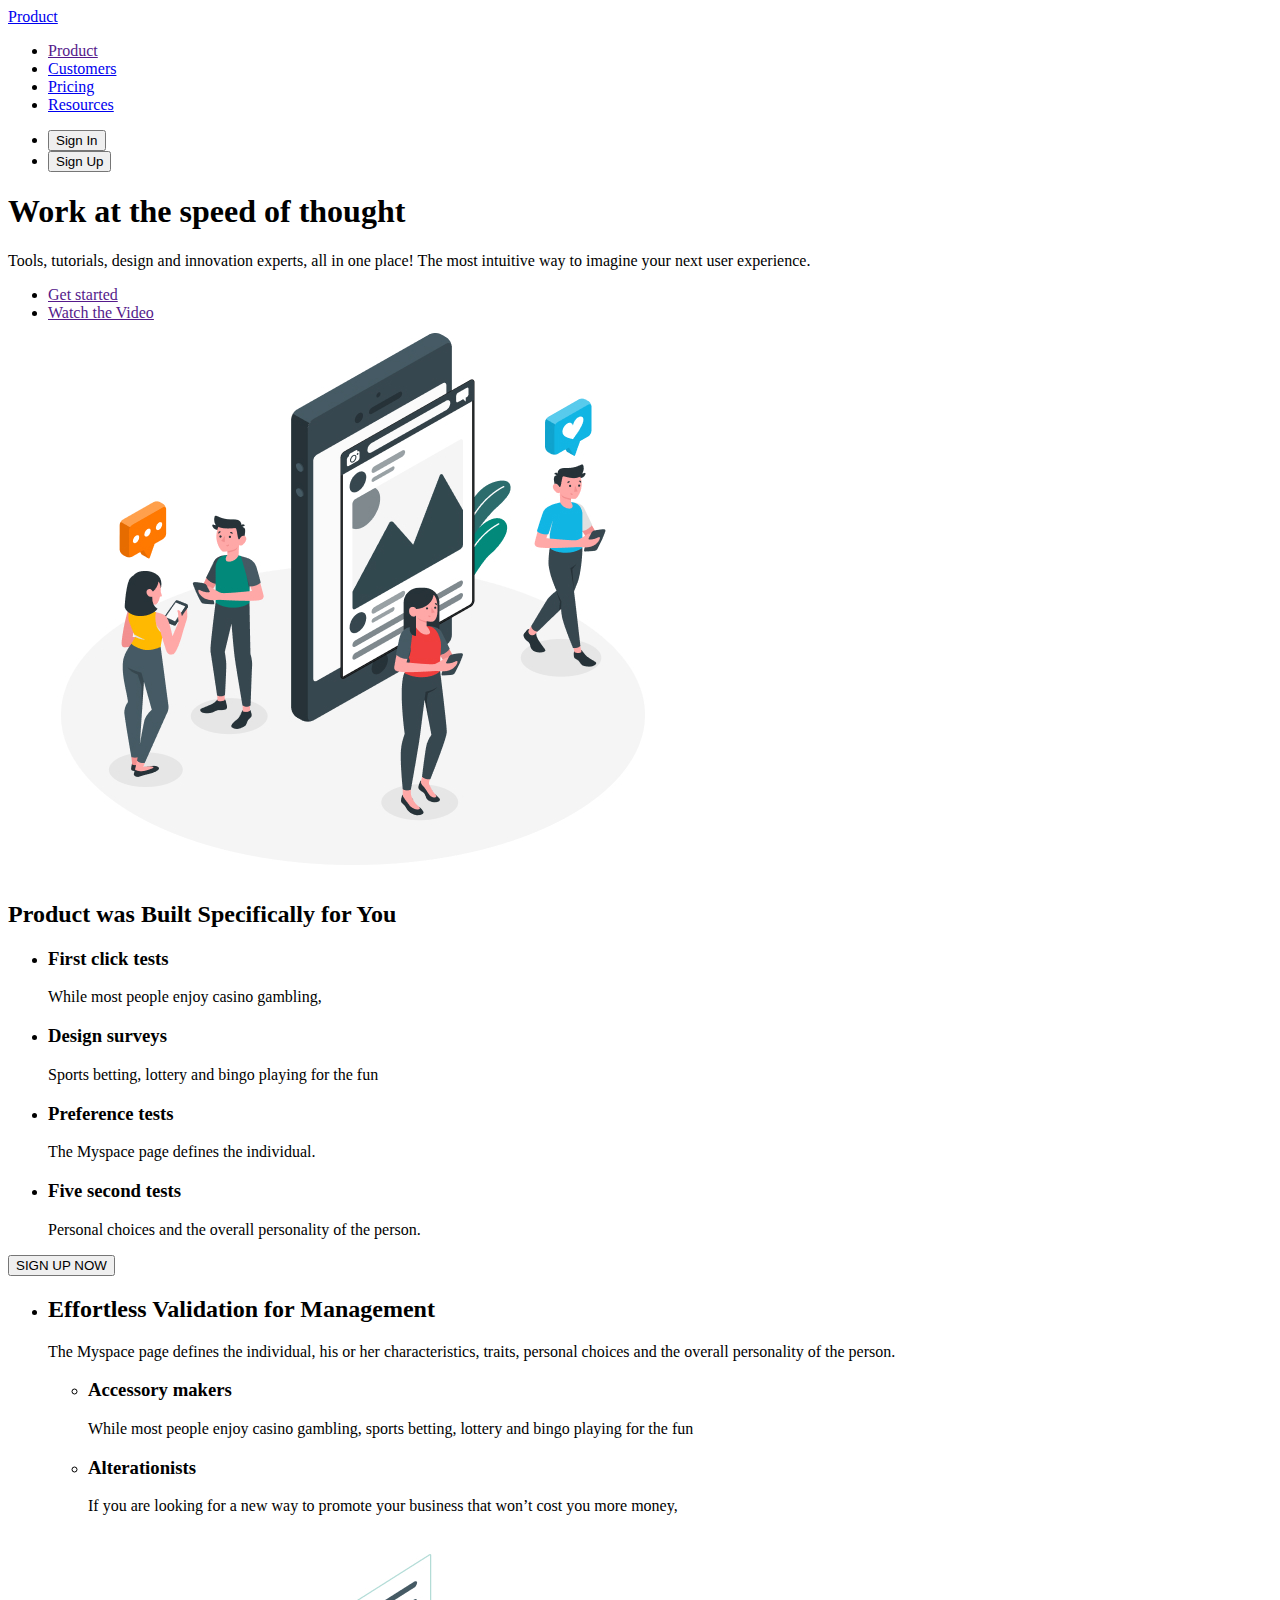
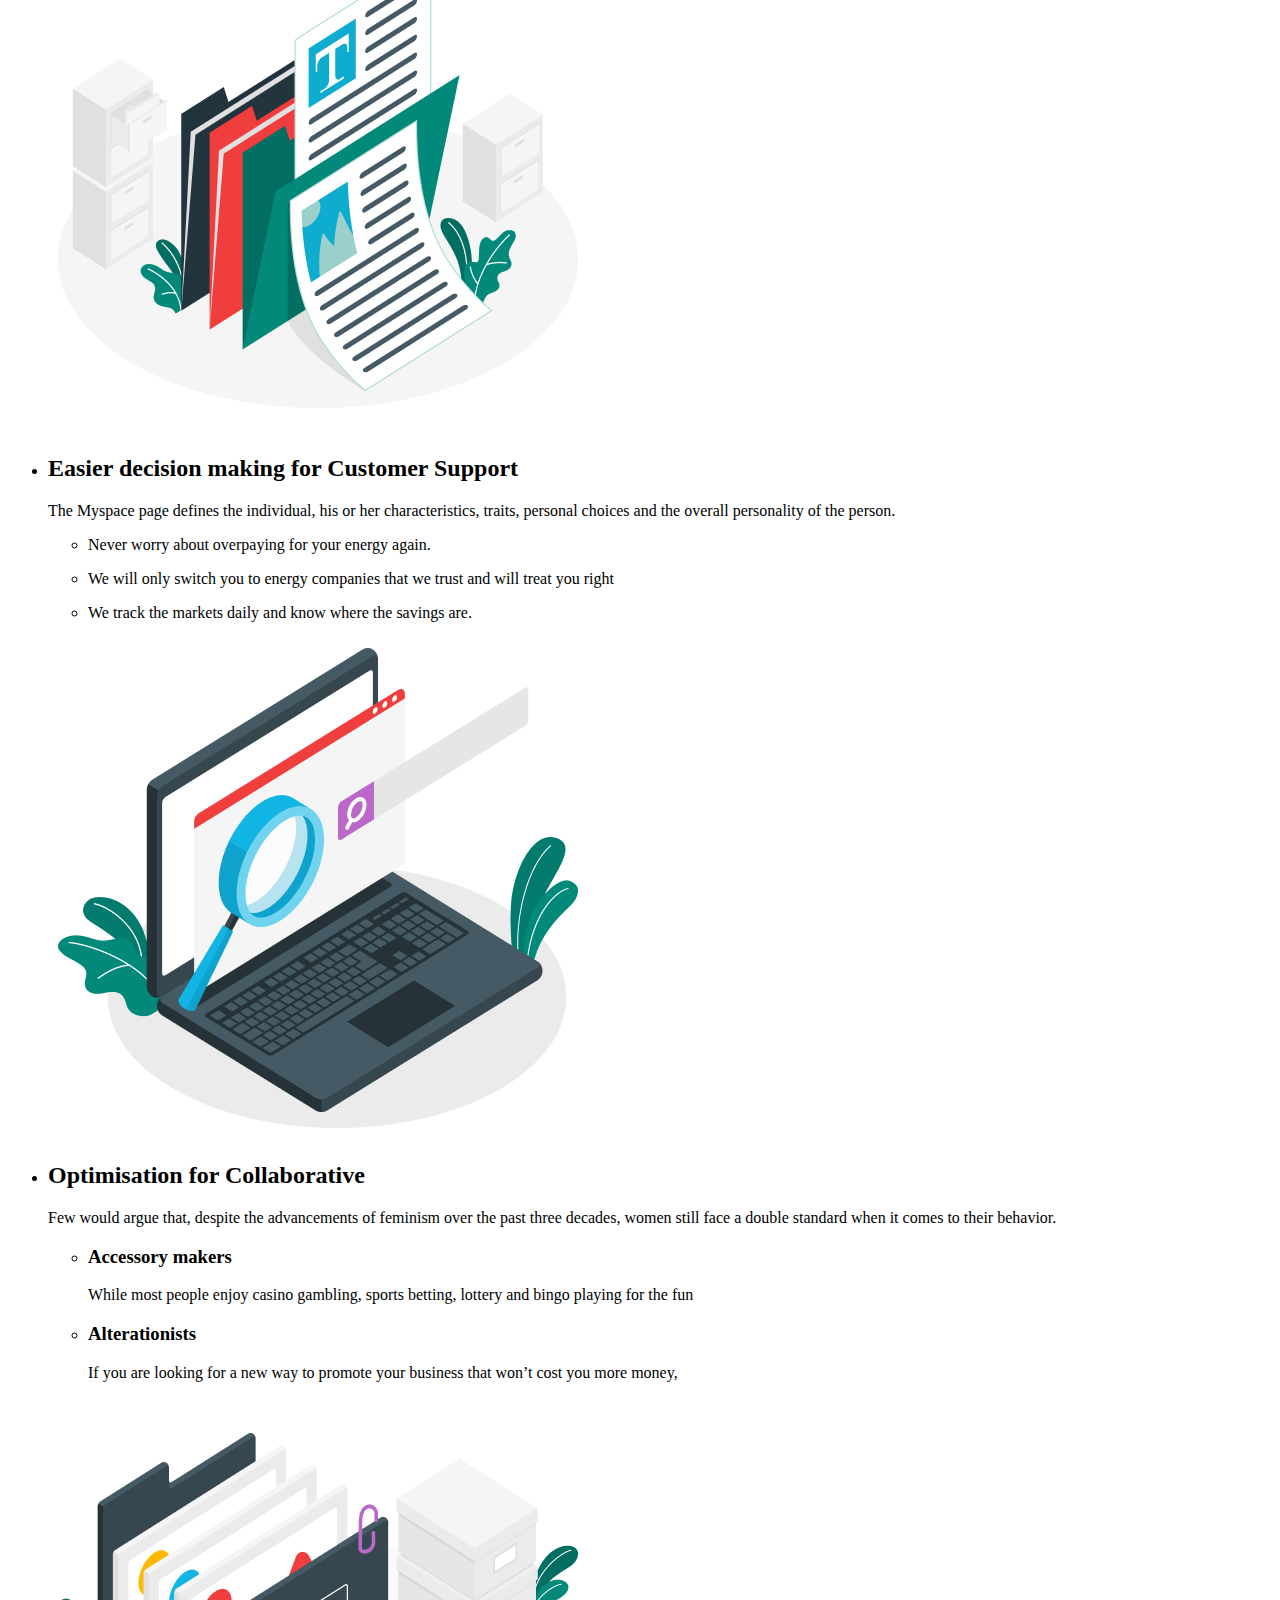
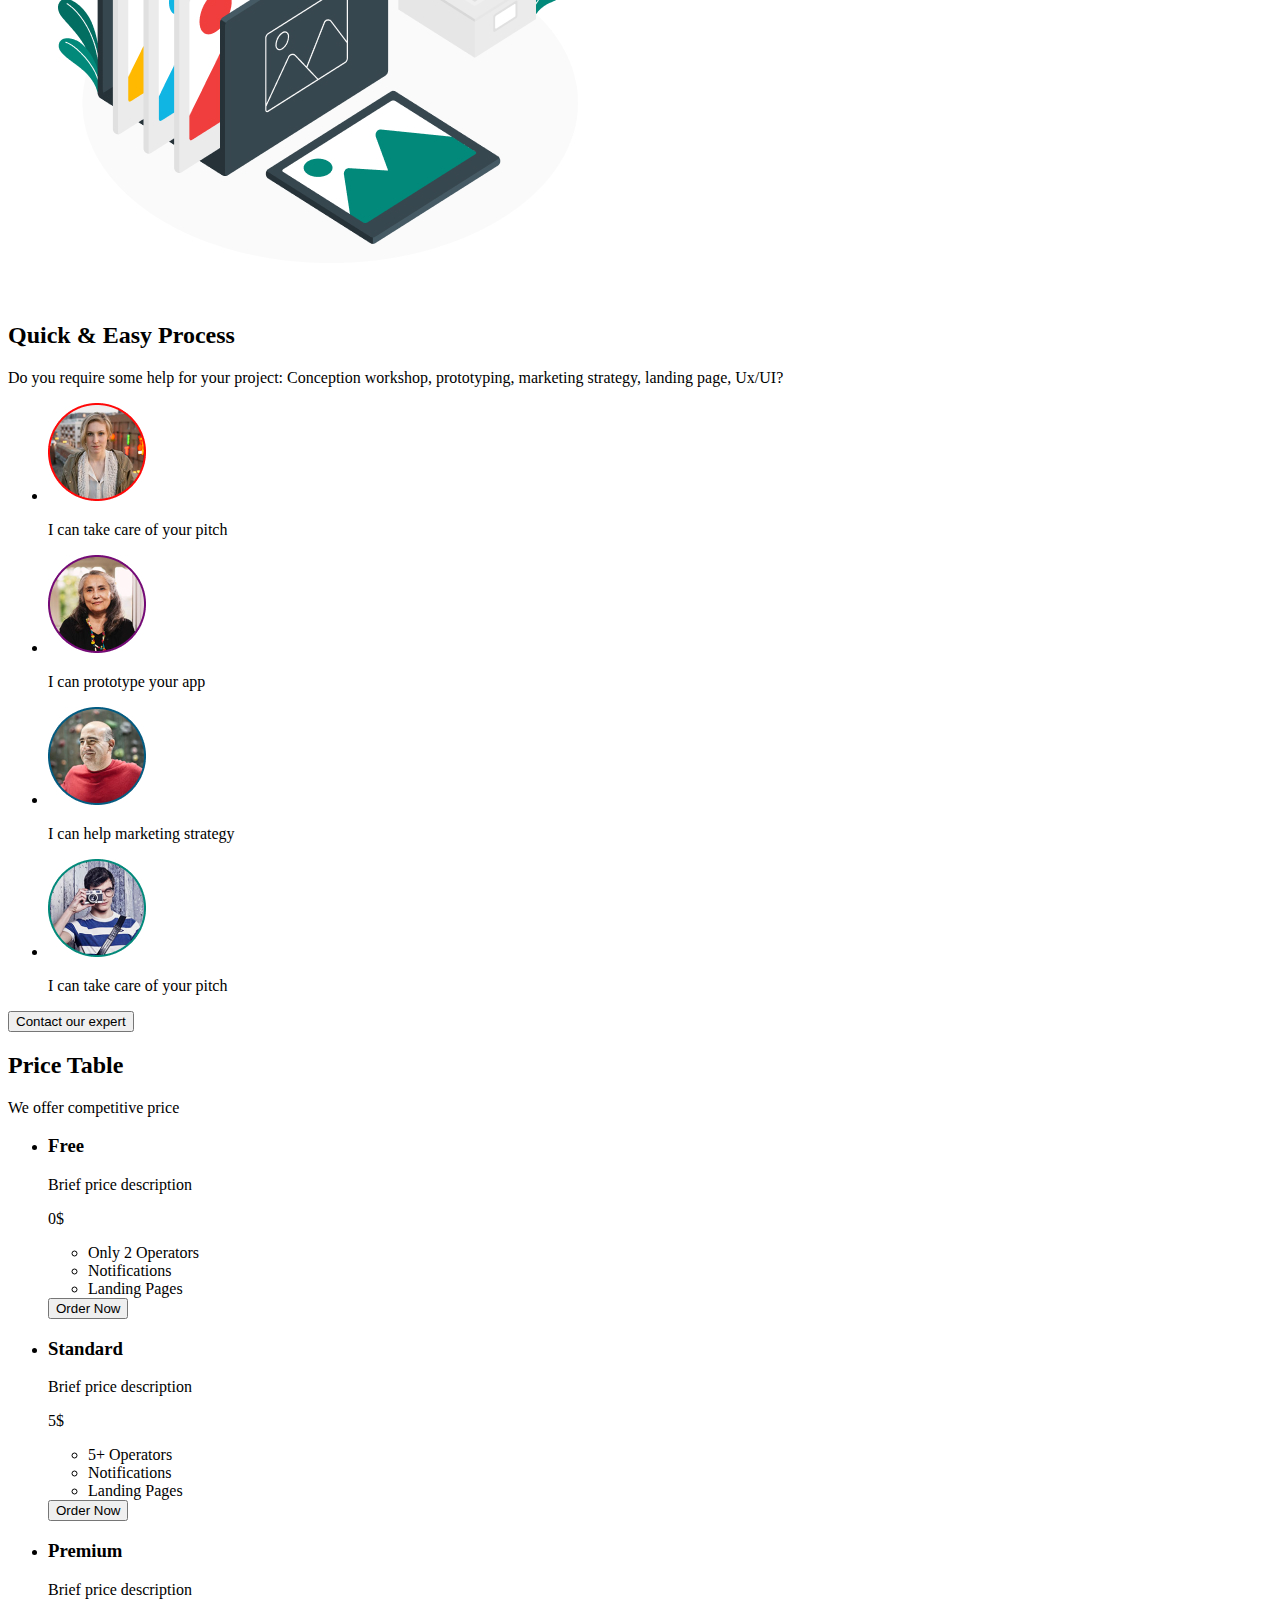
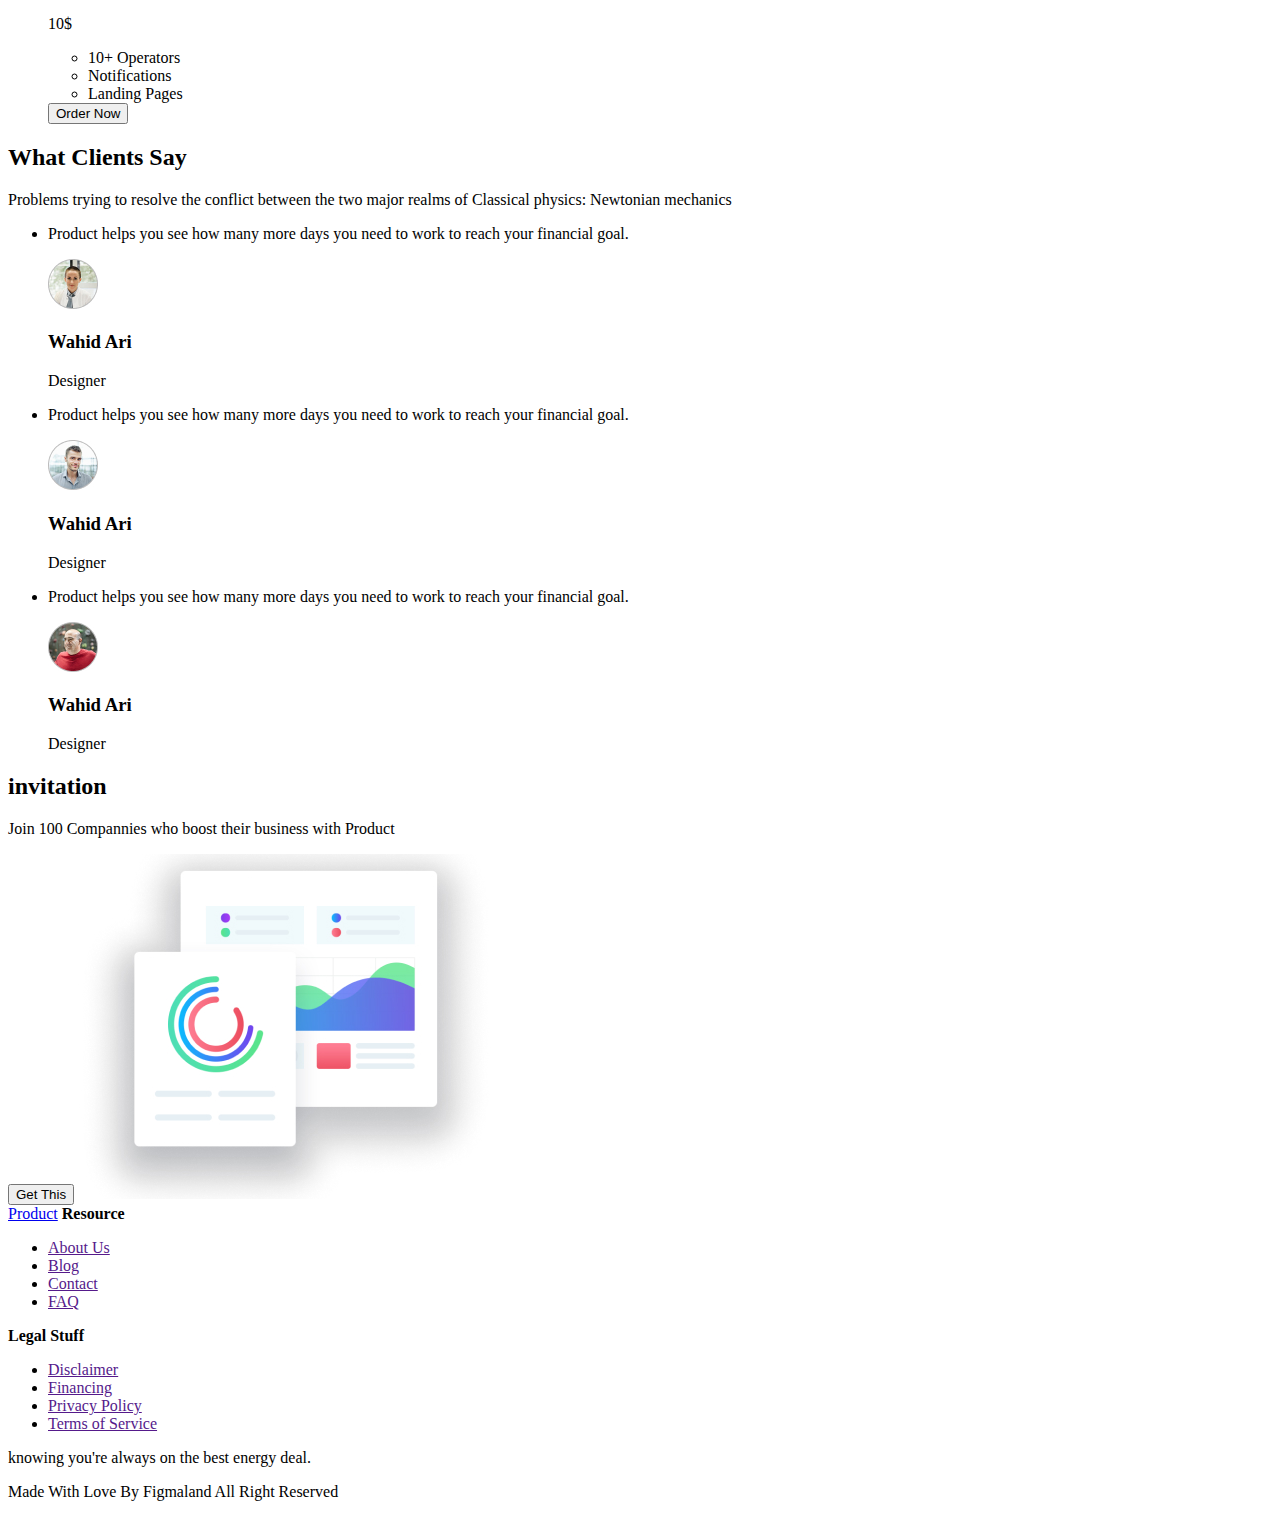
==== index.html @ 70e2625e "add product main markup" ====
<!DOCTYPE html>
<html lang="en">

<head>
    <meta charset="UTF-8">
    <meta name="viewport" content="width=device-width, initial-scale=1.0">
    <title>Business promotion</title>
</head>

<body>
    <header>
        <nav>
            <a href="./index.html">Product</a>
            <ul>
                <li><a href="">Product</a></li>
                <li><a href="./customers.html">Customers</a></li>
                <li><a href="./pricing.html">Pricing</a></li>
                <li><a href="#">Resources</a></li>
            </ul>
        </nav>
        <ul>
            <li><button type="button">Sign In</button></li>
            <li><button type="button">Sign Up</button></li>
        </ul>
    </header>
    <main>
        <div class="hero">
            <h1 class="hero-header">Work at the speed
            of thought</h1>
            <p class="hero-text">Tools, tutorials, design and innovation experts, all in one place! The most intuitive way to imagine your next user
            experience.</p>
            <ul class="hero-links-list">
                <li class="hero-link-item"><a href="" class="hero-link">Get started</a></li>
                <li class="hero-link-item"><a href="" class="hero-link">Watch the Video</a></li>
                <img src="./img/hero-img.jpg" alt="People are usig App">
            </ul>
        </div>
        <section>
            <h2>Product was Built Specifically for You</h2>
            <ul>
                <li>
                    <h3>First click tests</h3>
                    <p>While most people enjoy casino gambling,</p>
                </li>
                <li>
                    <h3>Design surveys</h3>
                    <p>Sports betting, lottery and bingo playing for the fun</p>
                </li>
                <li>
                    <h3>Preference tests
                    </h3>
                    <p>The Myspace page defines the individual.</p>
                </li>
                <li>
                    <h3>Five second tests
                    </h3>
                    <p>Personal choices and the overall personality of the person.</p>
                </li>
            </ul>
            <button>SIGN UP NOW</button>
        </section>
        <section>
            <ul>
                <li>
                    <h2>Effortless Validation for
                    Management</h2>
                    <p>The Myspace page defines the individual, his or her characteristics, traits, personal choices and the overall
                    personality of the person.</p>
                    <ul>
                        <li>
                            <h3>Accessory makers</h3>
                            <p>While most people enjoy casino gambling, sports betting, lottery and bingo playing for the fun</p>
                        </li>
                        <li>
                            <h3>Alterationists</h3>
                            <p>If you are looking for a new way to promote your business that won’t cost you more money,</p>
                        </li>
                    </ul>
                    <img src="./img/management-img.jpg" alt="">
                </li>
                <li>
                    <h2>Easier decision making for
                    Customer Support</h2>
                    <p>The Myspace page defines the individual, his or her characteristics, traits, personal choices and the overall
                    personality of the person.</p>
                    <ul>
                        <li>
                            <p>Never worry about overpaying for your energy again.</p>
                        </li>
                        <li>
                            <p>We will only switch you to energy companies that we trust and will treat you right</p>
                        </li>
                        <li>
                            <p>We track the markets daily and know where the savings are.</p>
                        </li>
                    </ul>
                    <img src="./img/support-img.jpg" alt="">
                </li>
                <li>
                    <h2>Optimisation for
                    Collaborative</h2>
                    <p>Few would argue that, despite the advancements of feminism over the past three decades, women still face a double
                    standard when it comes to their behavior.</p>
                    <ul>
                        <li>
                            <h3>Accessory makers</h3>
                            <p>While most people enjoy casino gambling, sports betting, lottery and bingo playing for the fun</p>
                        </li>
                        <li>
                            <h3>Alterationists</h3>
                            <p>If you are looking for a new way to promote your business that won’t cost you more money,</p>
                        </li>
                    </ul>
                    <img src="./img/collaboration-img.jpg" alt="">
                </li>
            </ul>
        </section>
        <section>
            <h2>Quick & Easy Process</h2>
            <p>Do you require some help for your project: Conception workshop,
            prototyping, marketing strategy, landing page, Ux/UI?</p>
            <ul>
                <li>
                    <img src="./img/avatar-1.jpg" alt="">
                    <p>I can take care of your pitch</p>
                </li>
                <li>
                    <img src="./img/avatar-2.jpg" alt="">
                    <p>I can prototype your app</p>
                </li>
                <li>
                    <img src="./img/avatar-3.jpg" alt="">
                    <p>I can help marketing strategy</p>
                </li>
                <li>
                    <img src="./img/avatar-4.jpg" alt="">
                    <p>I can take care of your pitch</p>
                </li>
            </ul>
            <button type="button">Contact our expert</button>
        </section>
        <section class="pricetable">
            <h2>Price Table</h2>
            <p>We offer competitive price</p>
            <ul>
                <li class="pricetable-item">
                    <h3>Free</h3>
                    <p>Brief price description</p>
                    <p>0$</p>
                    <ul>
                        <li>Only 2 Operators</li>
                        <li>Notifications</li>
                        <li>Landing Pages</li>
                    </ul>
                    <button>Order Now</button>
                </li>
                <li class="pricetable-item">
                    <h3>Standard</h3>
                    <p>Brief price description</p>
                    <p>5$</p>
                    <ul>
                        <li>5+ Operators</li>
                        <li>Notifications</li>
                        <li>Landing Pages</li>
                    </ul>
                    <button>Order Now</button>
                </li>
                <li class="pricetable-item">
                    <h3>Premium</h3>
                    <p>Brief price description</p>
                    <p>10$</p>
                    <ul>
                        <li>10+ Operators</li>
                        <li>Notifications</li>
                        <li>Landing Pages</li>
                    </ul>
                    <button>Order Now</button>
                </li>
            </ul>
        </section>
        <!-- #region ======FEEDBACKS========= -->
        <section class="feedbacks">
            <h2>What Clients Say</h2>
            <p>Problems trying to resolve the conflict between
            the two major realms of Classical physics: Newtonian mechanics</p>
            <ul class="feedbacks-list">
                <li class="feedbacks-item">
                    <p>Product helps you see how many
                    more days you need to work to
                    reach your financial goal.</p>
                    <div>
                        <img src="./img/feedback-1.jpg" alt="Photo of Wahid Ari">
                        <div>
                            <h3>Wahid Ari</h3>
                            <p>Designer</p>
                        </div>
                    </div>
                </li>
                <li class="feedbacks-item">
                    <p>Product helps you see how many
                    more days you need to work to
                    reach your financial goal.</p>
                    <div>
                        <img src="./img/feedback-2.jpg" alt="Photo of Wahid Ari">
                        <div>
                            <h3>Wahid Ari</h3>
                            <p>Designer</p>
                        </div>
                    </div>
                </li>
                <li class="feedbacks-item">
                    <p>Product helps you see how many
                    more days you need to work to
                    reach your financial goal.</p>
                    <div>
                        <img src="./img/feedback-3.jpg" alt="Photo of Wahid Ari">
                        <div>
                            <h3>Wahid Ari</h3>
                            <p>Designer</p>
                        </div>
                    </div>
                </li>
            </ul>
        </section>
        <!-- #endregion  -->

        <!-- #region ======INVITATION========= -->
         <section class="invitation">
            <h2 class="invitation-title">invitation</h2>
            <p>Join 100 Compannies who boost their business with Product</p>
            <button>Get This</button>
            <img src="./img/invitation-graphics.jpg" alt="">
        </section>
        <!-- #endregion  -->
    </main>
    <footer>
        <a href="./index.html">Product</a>
        <strong>Resource</strong>
        <ul>
            <li><a href="">About Us</a></li>
            <li><a href="">Blog</a></li>
            <li><a href="">Contact</a></li>
            <li><a href="">FAQ</a></li>
        </ul>
        <strong>Legal Stuff</strong>
        <ul>
            <li><a href="">Disclaimer</a></li>
            <li><a href="">Financing</a></li>
            <li><a href="">Privacy Policy</a></li>
            <li><a href="">Terms of Service</a></li>
        </ul>
        <p>knowing you're always on the best energy deal.
        </p>
        <p>Made With Love By Figmaland All Right Reserved
        </p>
    </footer>
</body>

</html>
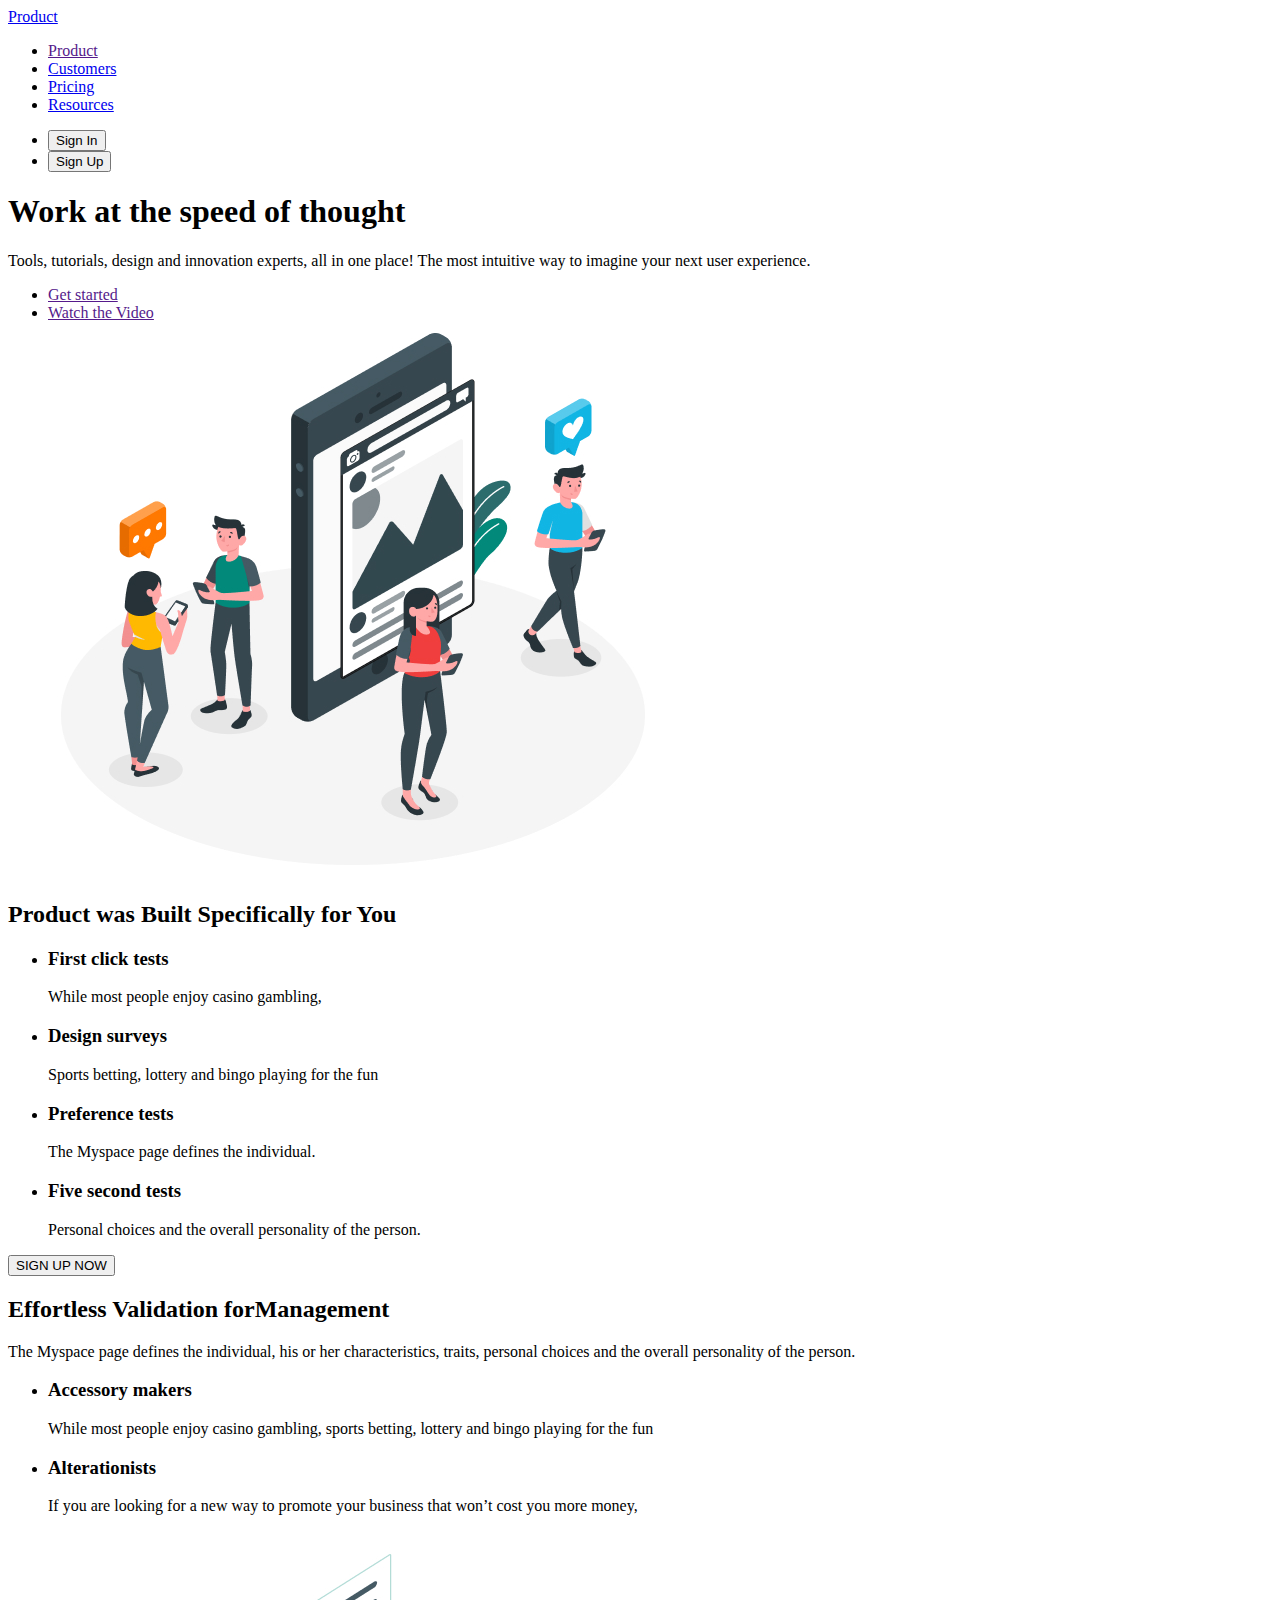
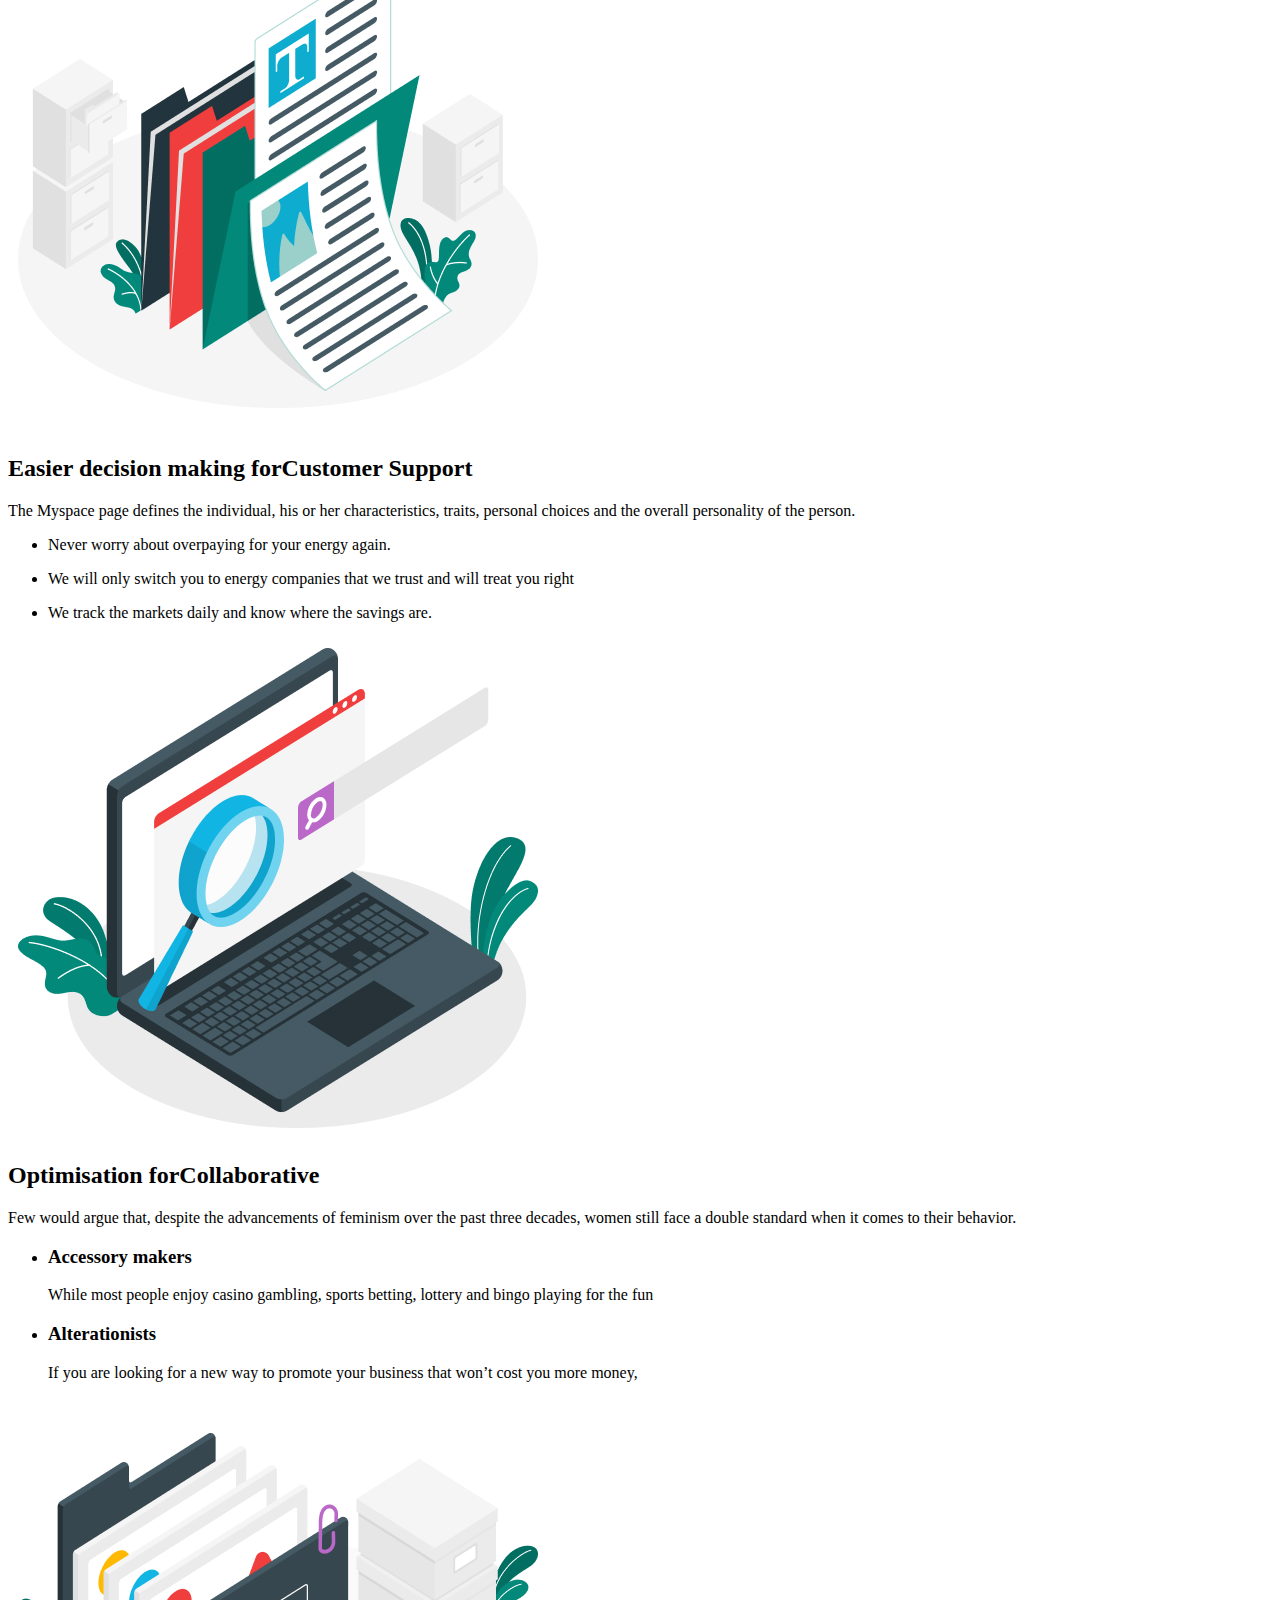
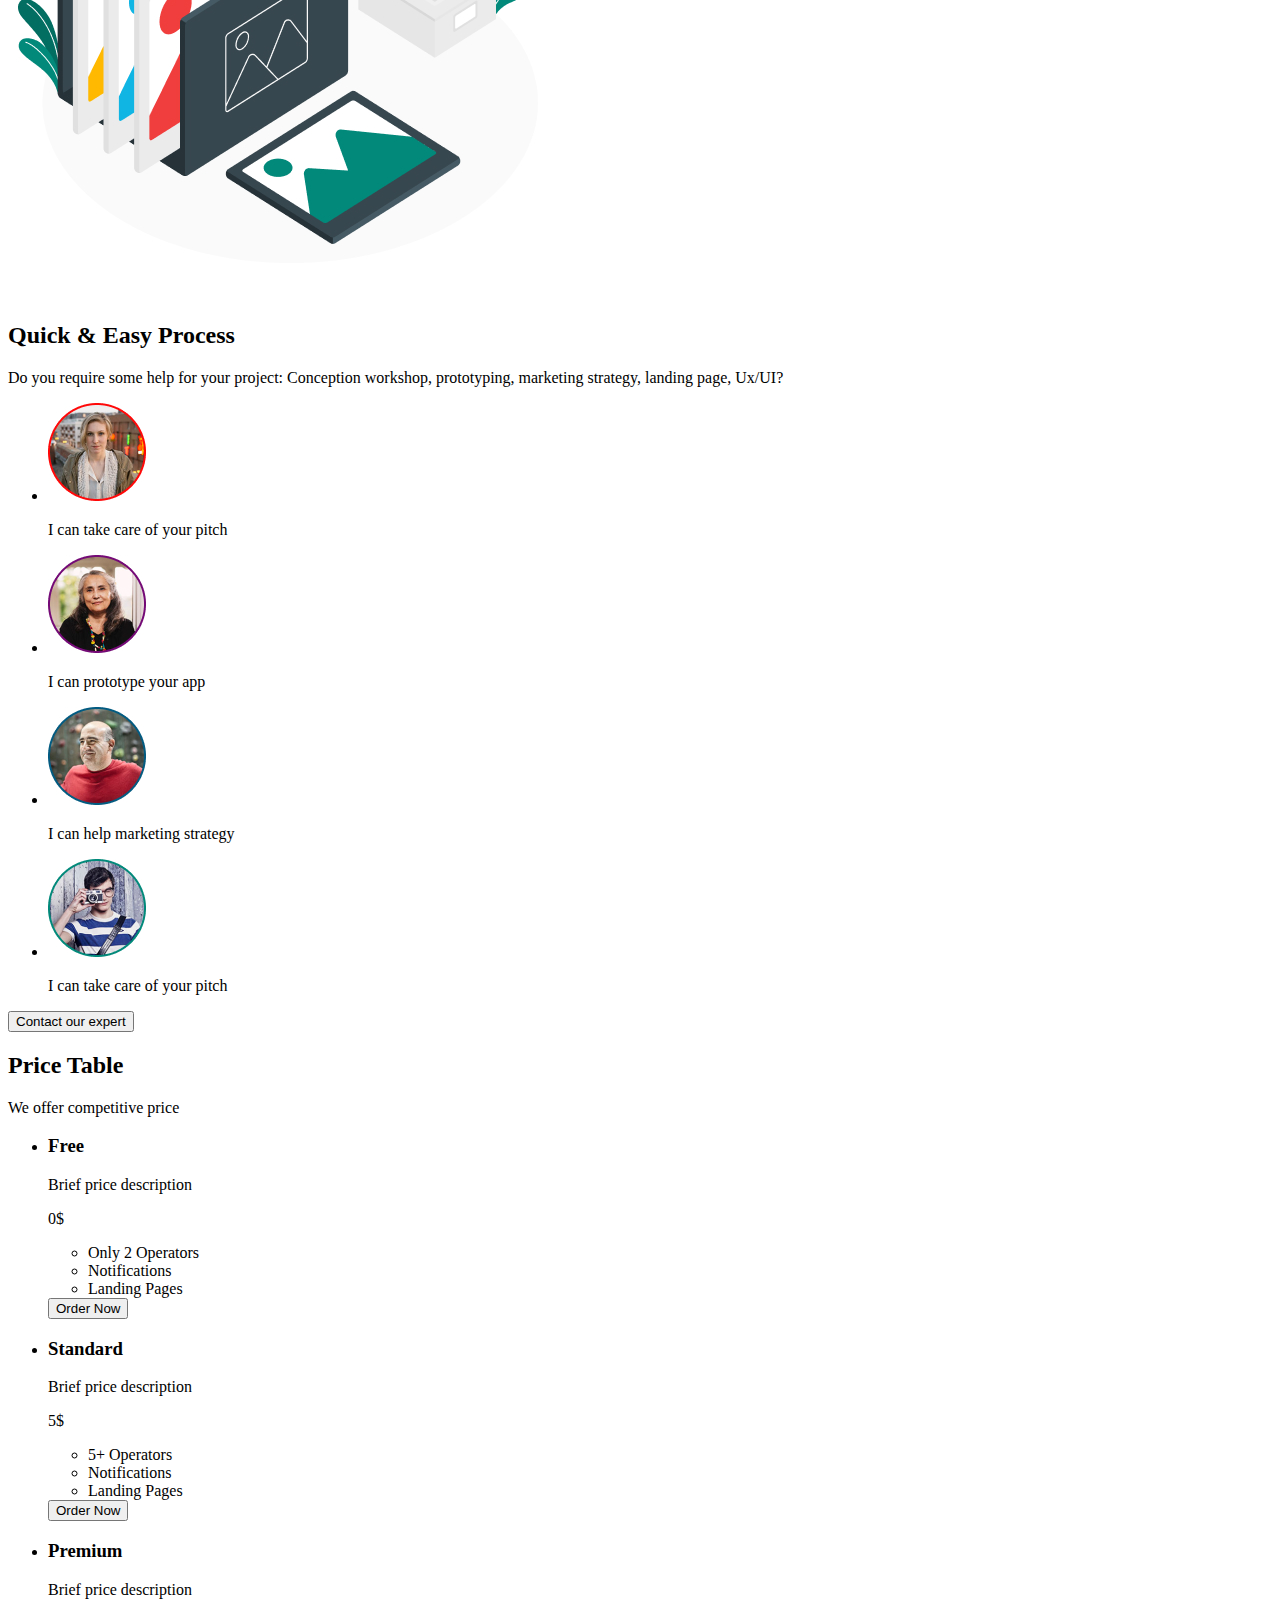
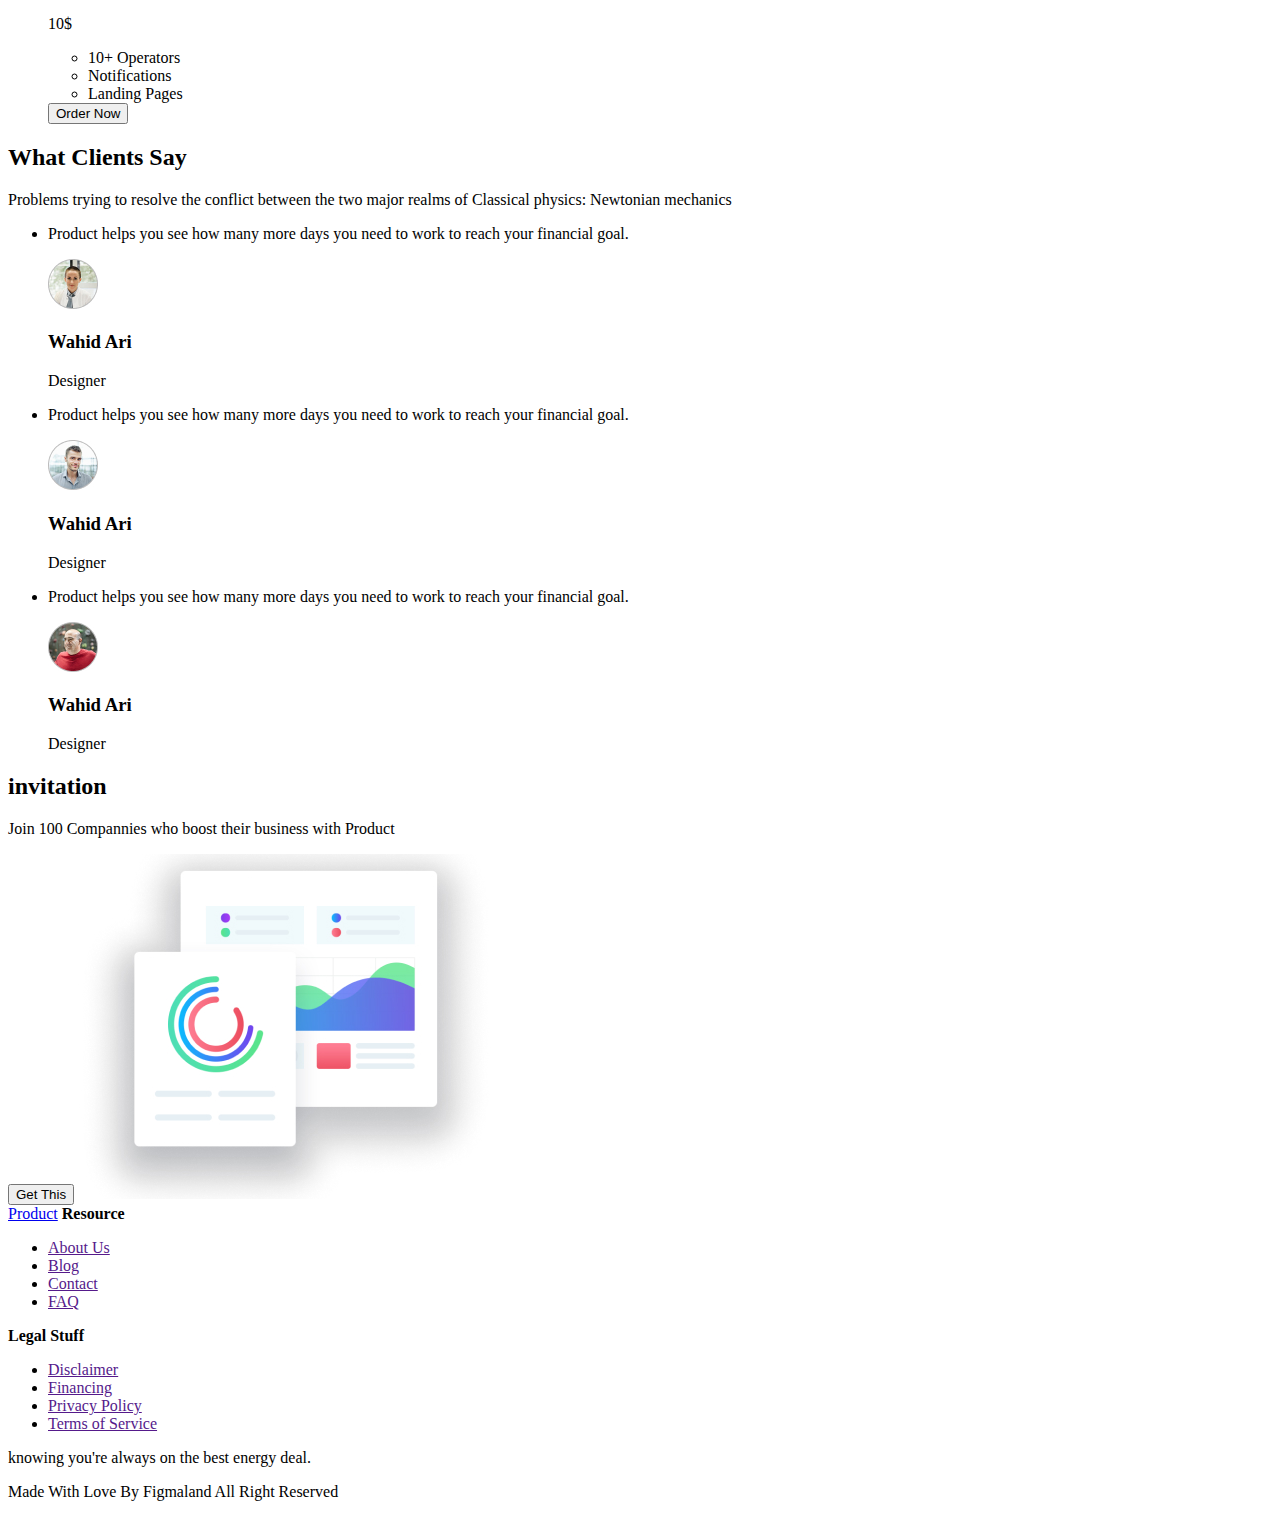
==== commit 5f2cdeb4: "chancges main structure" ====
--- a/index.html
+++ b/index.html
@@ -59,62 +59,57 @@
             </ul>
             <button>SIGN UP NOW</button>
         </section>
-        <section>
-            <ul>
-                <li>
-                    <h2>Effortless Validation for
-                    Management</h2>
-                    <p>The Myspace page defines the individual, his or her characteristics, traits, personal choices and the overall
+        <section class="management">
+            <h2 class="section-title"><span class="section-title-text">Effortless Validation for</span>Management</h2>
+                <p>The Myspace page defines the individual, his or her characteristics, traits, personal choices and the overall
                     personality of the person.</p>
-                    <ul>
-                        <li>
-                            <h3>Accessory makers</h3>
-                            <p>While most people enjoy casino gambling, sports betting, lottery and bingo playing for the fun</p>
-                        </li>
-                        <li>
-                            <h3>Alterationists</h3>
-                            <p>If you are looking for a new way to promote your business that won’t cost you more money,</p>
-                        </li>
-                    </ul>
-                    <img src="./img/management-img.jpg" alt="">
-                </li>
-                <li>
-                    <h2>Easier decision making for
-                    Customer Support</h2>
-                    <p>The Myspace page defines the individual, his or her characteristics, traits, personal choices and the overall
+                <ul>
+                    <li>
+                        <h3>Accessory makers</h3>
+                        <p>While most people enjoy casino gambling, sports betting, lottery and bingo playing for the fun</p>
+                    </li>
+                    <li>
+                        <h3>Alterationists</h3>
+                        <p>If you are looking for a new way to promote your business that won’t cost you more money,</p>
+                    </li>
+                </ul>
+            <img src="./img/management-img.jpg" alt="">
+        </section>
+        <section class="support">
+            <h2 class="section-title"><span class="section-title-text">Easier decision making for</span>Customer Support</h2>
+            <p>The Myspace page defines the individual, his or her characteristics, traits, personal choices and the overall
                     personality of the person.</p>
-                    <ul>
-                        <li>
-                            <p>Never worry about overpaying for your energy again.</p>
-                        </li>
-                        <li>
-                            <p>We will only switch you to energy companies that we trust and will treat you right</p>
-                        </li>
-                        <li>
-                            <p>We track the markets daily and know where the savings are.</p>
-                        </li>
-                    </ul>
-                    <img src="./img/support-img.jpg" alt="">
-                </li>
-                <li>
-                    <h2>Optimisation for
-                    Collaborative</h2>
-                    <p>Few would argue that, despite the advancements of feminism over the past three decades, women still face a double
+            <ul>
+                <li>
+                    <p>Never worry about overpaying for your energy again.</p>
+                </li>
+                <li>
+                    <p>We will only switch you to energy companies that we trust and will treat you right</p>
+                </li>
+                <li>
+                    <p>We track the markets daily and know where the savings are.</p>
+                </li>
+            </ul>
+            <img src="./img/support-img.jpg" alt="">
+        </section>
+        
+        <section class="collaboration">
+            <h2><span class="section-title-text">Optimisation for</span>Collaborative</h2>
+            <p>Few would argue that, despite the advancements of feminism over the past three decades, women still face a double
                     standard when it comes to their behavior.</p>
-                    <ul>
-                        <li>
-                            <h3>Accessory makers</h3>
-                            <p>While most people enjoy casino gambling, sports betting, lottery and bingo playing for the fun</p>
-                        </li>
-                        <li>
-                            <h3>Alterationists</h3>
-                            <p>If you are looking for a new way to promote your business that won’t cost you more money,</p>
-                        </li>
-                    </ul>
-                    <img src="./img/collaboration-img.jpg" alt="">
-                </li>
-            </ul>
-        </section>
+            <ul>
+                <li>
+                    <h3>Accessory makers</h3>
+                    <p>While most people enjoy casino gambling, sports betting, lottery and bingo playing for the fun</p>
+                </li>
+                <li>
+                    <h3>Alterationists</h3>
+                    <p>If you are looking for a new way to promote your business that won’t cost you more money,</p>
+                </li>
+            </ul>
+            <img src="./img/collaboration-img.jpg" alt="">
+        </section>
+        
         <section>
             <h2>Quick & Easy Process</h2>
             <p>Do you require some help for your project: Conception workshop,
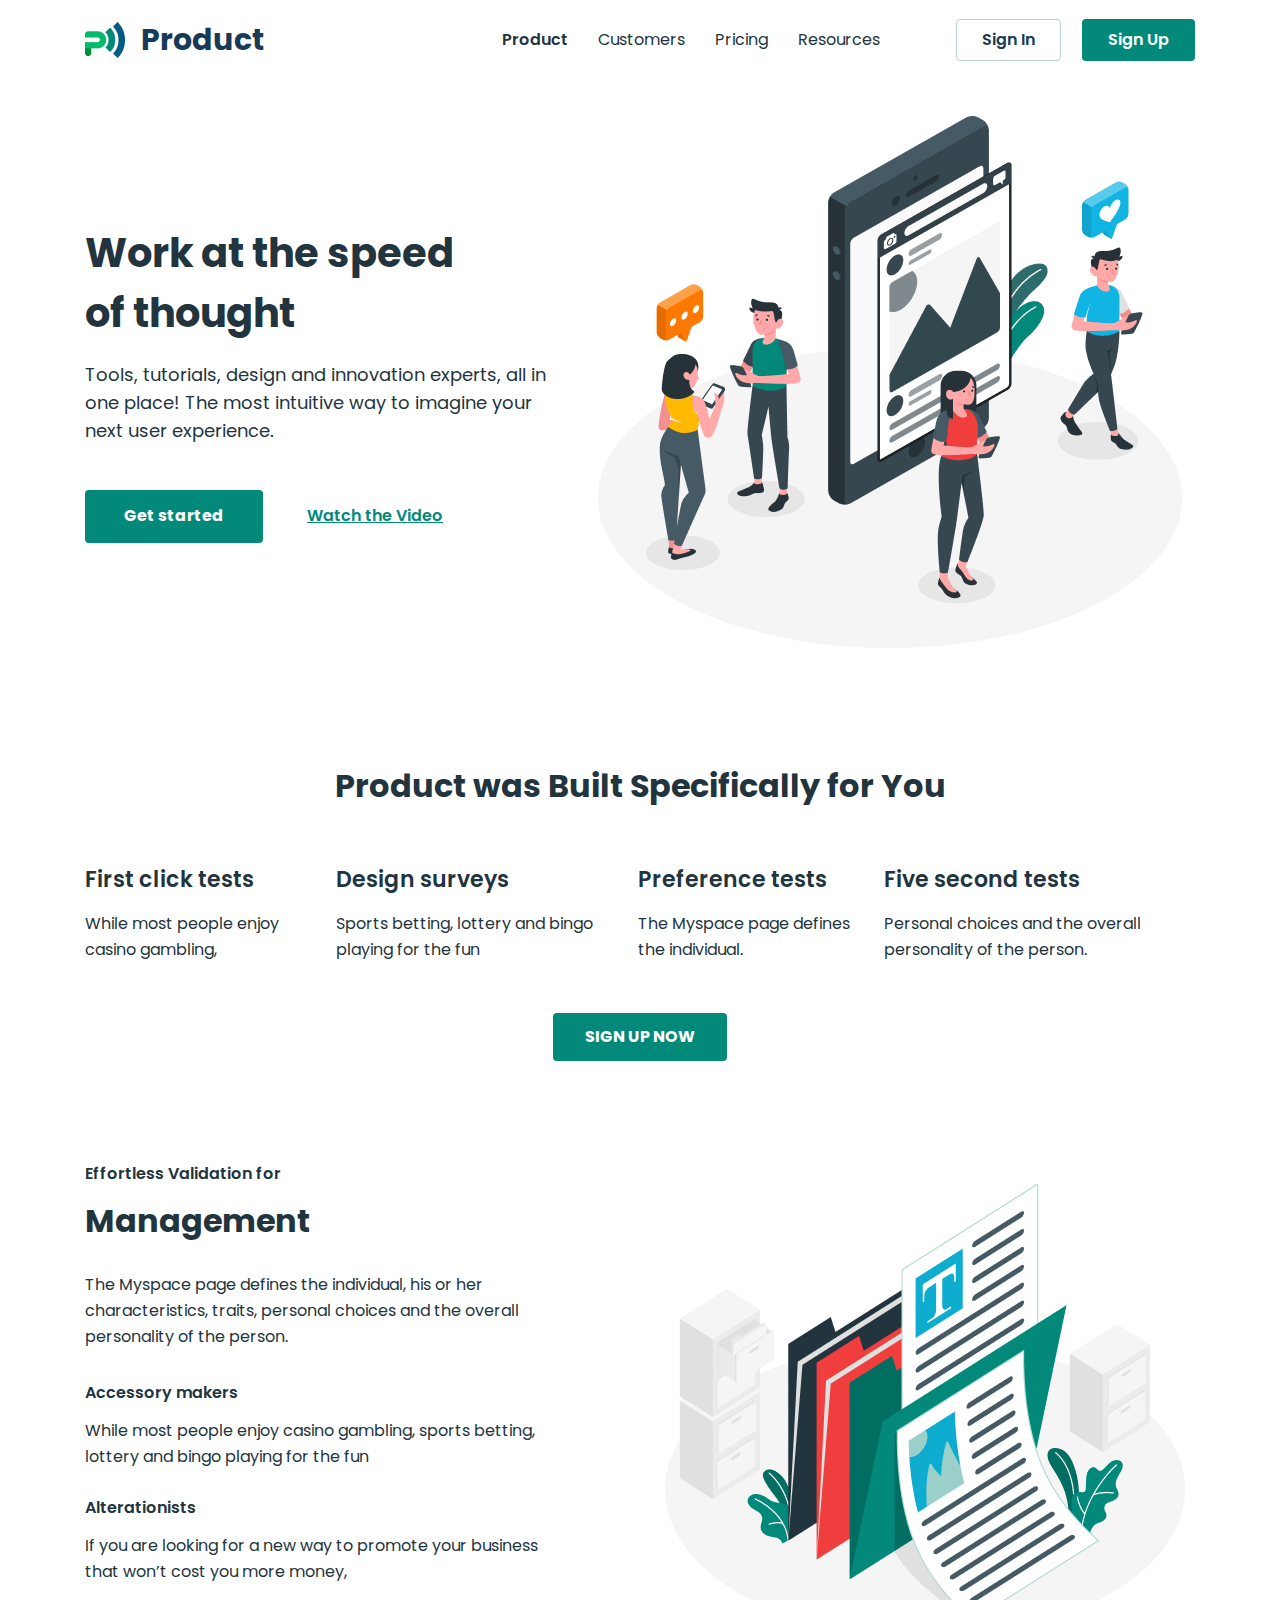
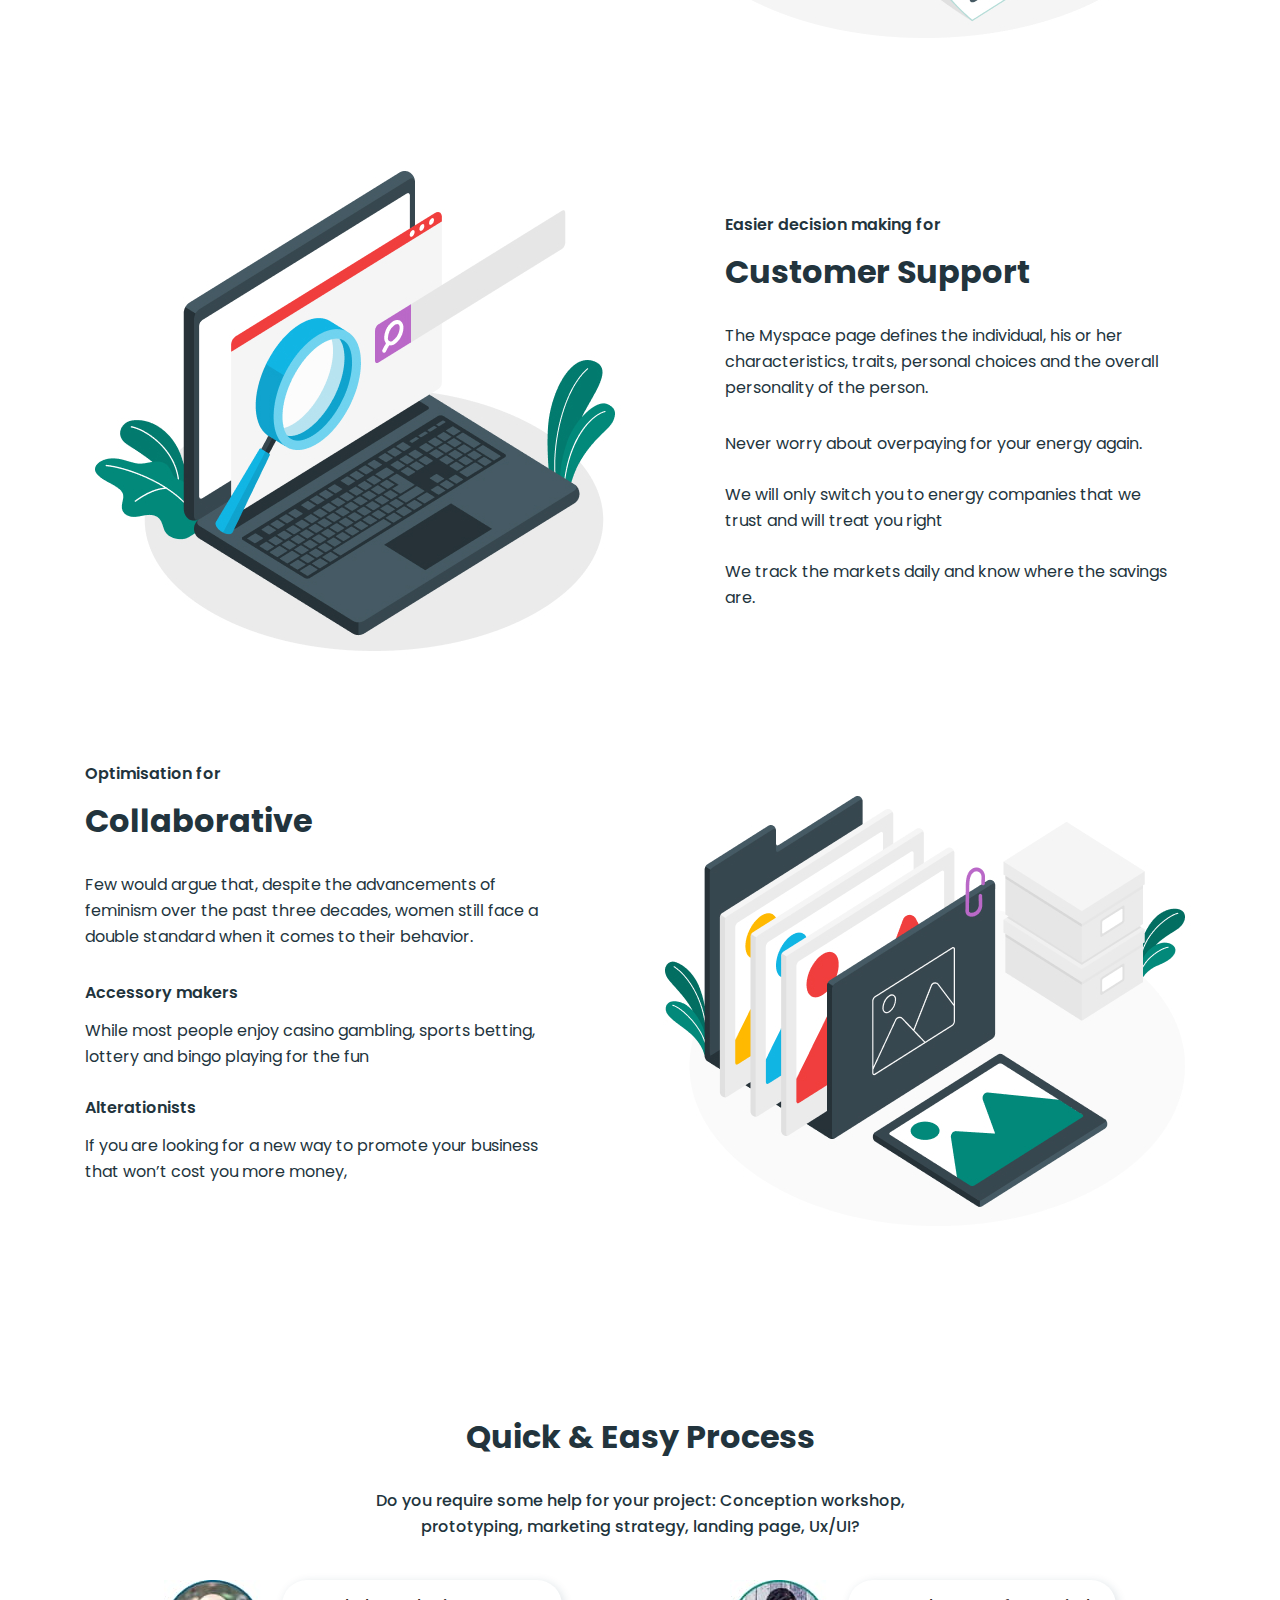
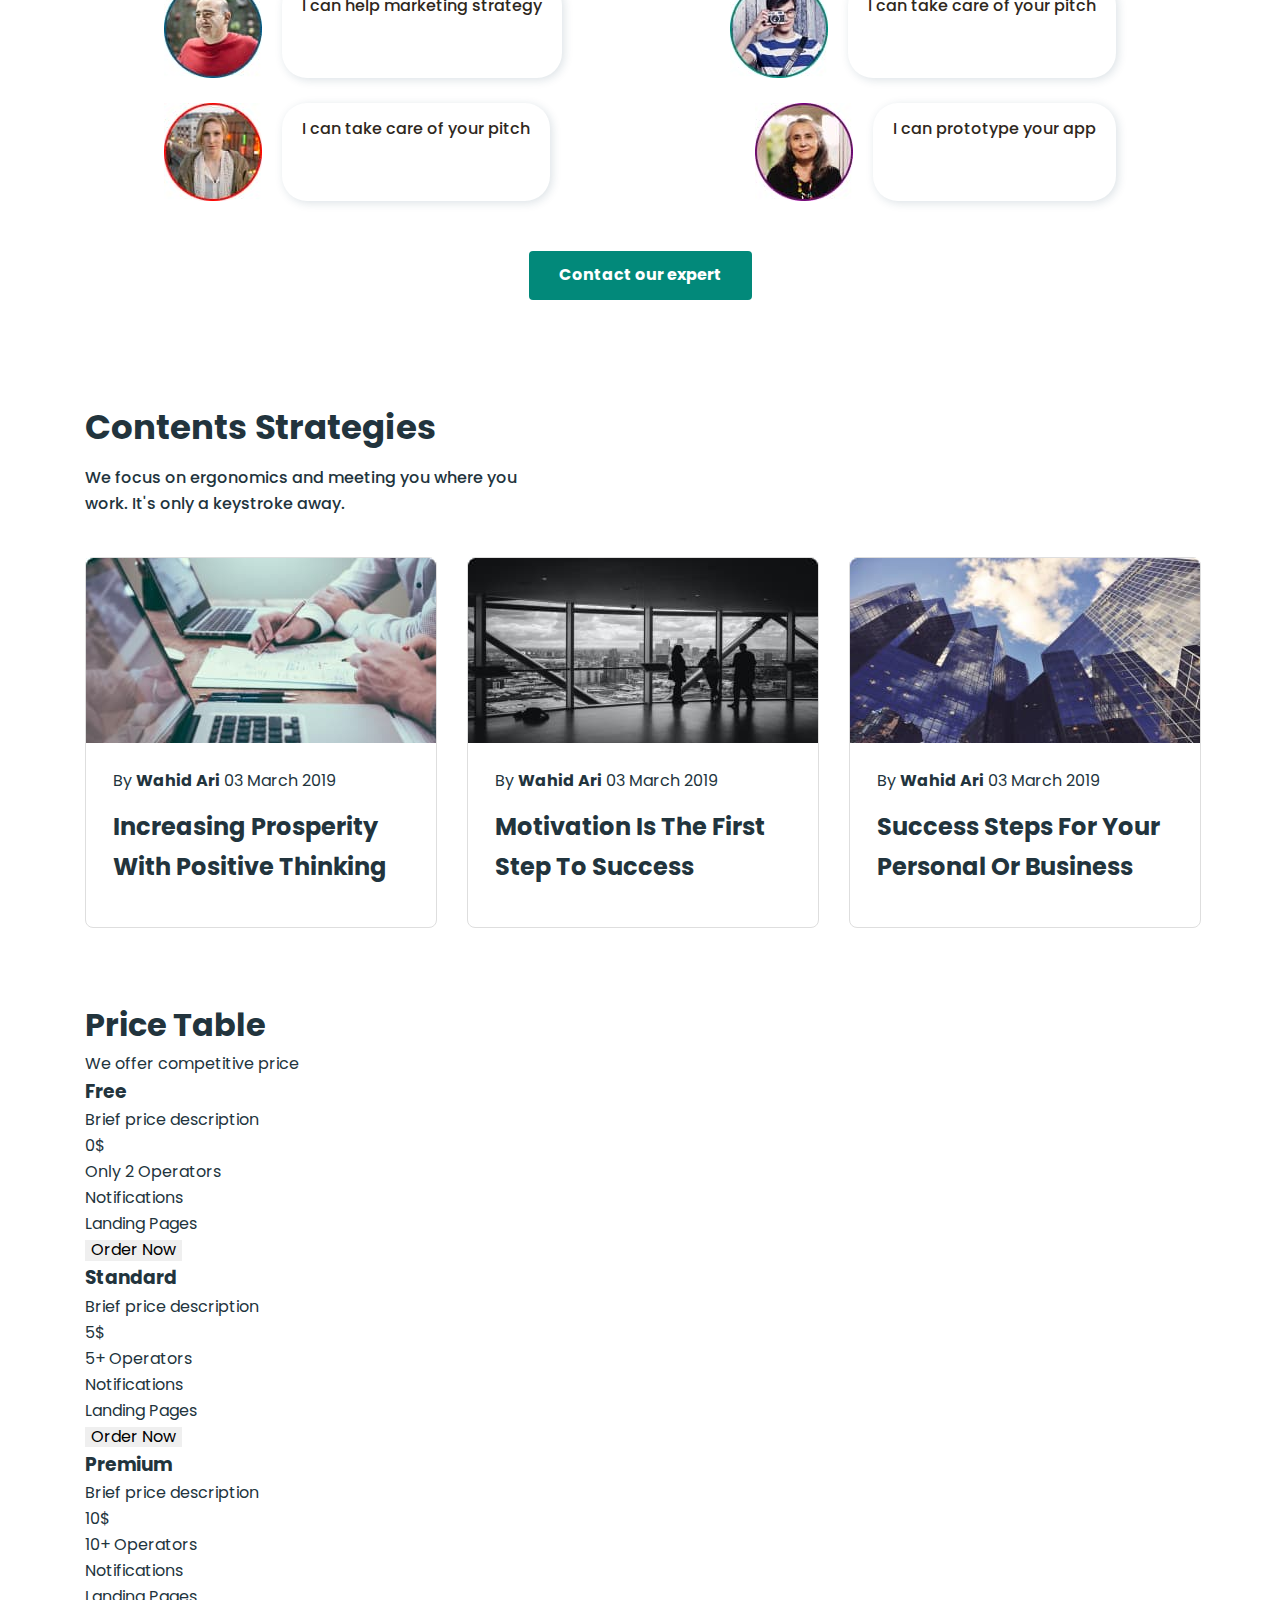
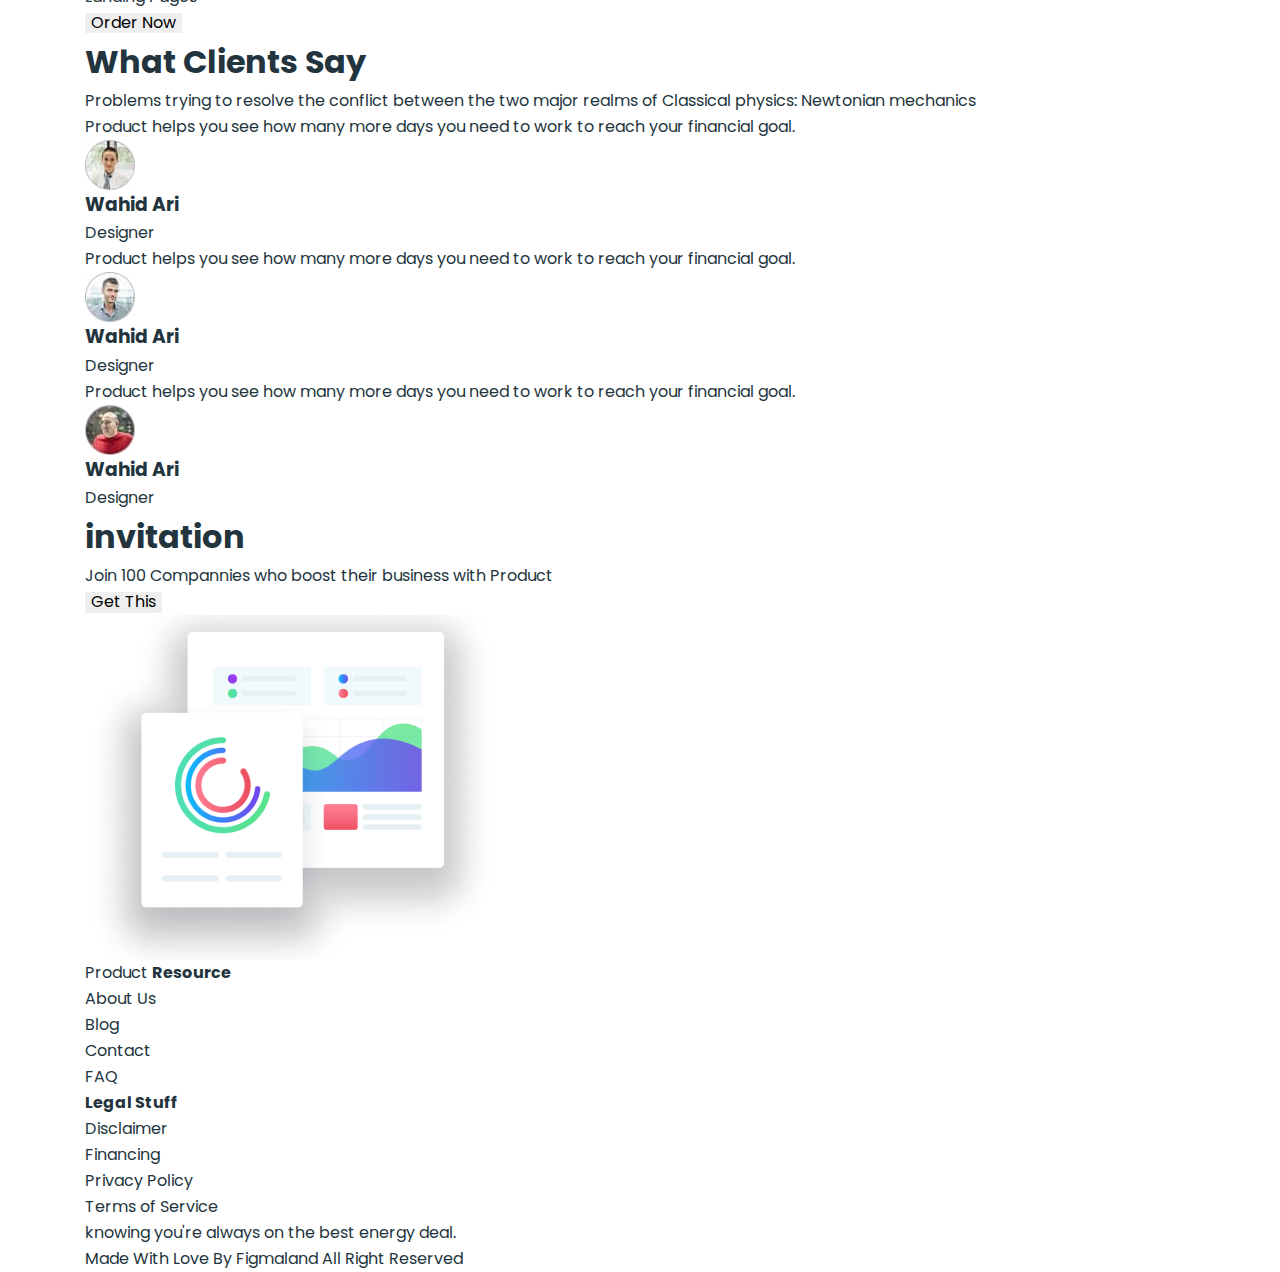
==== commit 2d1ffc4e: "management and strategies sections" ====
--- a/index.html
+++ b/index.html
@@ -1,254 +1,466 @@
 <!DOCTYPE html>
 <html lang="en">
-
-<head>
-    <meta charset="UTF-8">
-    <meta name="viewport" content="width=device-width, initial-scale=1.0">
+  <head>
+    <meta charset="UTF-8" />
+    <meta name="viewport" content="width=device-width, initial-scale=1.0" />
     <title>Business promotion</title>
-</head>
-
-<body>
-    <header>
-        <nav>
-            <a href="./index.html">Product</a>
-            <ul>
-                <li><a href="">Product</a></li>
-                <li><a href="./customers.html">Customers</a></li>
-                <li><a href="./pricing.html">Pricing</a></li>
-                <li><a href="#">Resources</a></li>
-            </ul>
-        </nav>
-        <ul>
-            <li><button type="button">Sign In</button></li>
-            <li><button type="button">Sign Up</button></li>
-        </ul>
-    </header>
-    <main>
-        <div class="hero">
-            <h1 class="hero-header">Work at the speed
-            of thought</h1>
-            <p class="hero-text">Tools, tutorials, design and innovation experts, all in one place! The most intuitive way to imagine your next user
-            experience.</p>
-            <ul class="hero-links-list">
-                <li class="hero-link-item"><a href="" class="hero-link">Get started</a></li>
-                <li class="hero-link-item"><a href="" class="hero-link">Watch the Video</a></li>
-                <img src="./img/hero-img.jpg" alt="People are usig App">
-            </ul>
+    <link rel="preconnect" href="https://fonts.googleapis.com" />
+    <link rel="preconnect" href="https://fonts.gstatic.com" crossorigin />
+    <link
+      href="https://fonts.googleapis.com/css2?family=Inter:opsz,wght@14..32,100..900&family=Montserrat:wght@100..900&family=Poppins:wght@400;500;600;700;800&display=swap"
+      rel="stylesheet"
+    />
+    <link
+      rel="stylesheet"
+      href="https://cdnjs.cloudflare.com/ajax/libs/modern-normalize/3.0.1/modern-normalize.min.css"
+    />
+    <link rel="stylesheet" href="./css/syles.css" />
+  </head>
+
+  <body>
+    <div class="page-container">
+      <!-- #region ======HEADER========= -->
+      <header class="header">
+        <div class="container header-wrap">
+          <nav class="navigation">
+            <a class="nav-logo" href="./index.html">
+              <img src="./img/png/logo.png" alt="Logo" />
+              Product
+            </a>
+            <ul class="nav-list">
+              <li class="nav-list-item">
+                <a class="nav-list-link active" href="">Product</a>
+              </li>
+              <li class="nav-list-item">
+                <a class="nav-list-link" href="./customers.html">Customers</a>
+              </li>
+              <li class="nav-list-item">
+                <a class="nav-list-link" href="./pricing.html">Pricing</a>
+              </li>
+              <li class="nav-list-item">
+                <a class="nav-list-link" href="#">Resources</a>
+              </li>
+            </ul>
+          </nav>
+          <ul class="header-btn-list">
+            <li>
+              <button class="header-btn btn-sign-in" type="button">
+                Sign In
+              </button>
+            </li>
+            <li>
+              <button class="header-btn btn-sign-up" type="button">
+                Sign Up
+              </button>
+            </li>
+          </ul>
         </div>
-        <section>
-            <h2>Product was Built Specifically for You</h2>
-            <ul>
+      </header>
+      <!-- #endregion  -->
+      <main>
+        <!-- #region ======HERO========= -->
+        <section class="hero">
+          <div class="container">
+            <div class="hero-wrap">
+              <h1 class="hero-title">Work at the speed of thought</h1>
+              <p class="hero-text">
+                Tools, tutorials, design and innovation experts, all in one
+                place! The most intuitive way to imagine your next user
+                experience.
+              </p>
+              <ul class="hero-btn-list">
                 <li>
-                    <h3>First click tests</h3>
-                    <p>While most people enjoy casino gambling,</p>
+                  <button type="button" class="hero-btn start-btn">
+                    Get started
+                  </button>
                 </li>
                 <li>
-                    <h3>Design surveys</h3>
-                    <p>Sports betting, lottery and bingo playing for the fun</p>
-                </li>
-                <li>
-                    <h3>Preference tests
+                  <button type="button" class="hero-btn hero-btn-video">
+                    Watch the Video
+                  </button>
+                </li>
+              </ul>
+            </div>
+            <img src="./img/png/hero-img.png" alt="People are usig App" />
+          </div>
+        </section>
+        <!-- #endregion  -->
+
+        <!-- #region ======FEATURES========= -->
+        <section class="features">
+          <div class="container">
+            <h2 class="features-title">
+              Product was Built Specifically for You
+            </h2>
+            <ul class="features-list">
+              <li class="features-list-item">
+                <h3 class="features-list-title">First click tests</h3>
+                <p class="features-list-text">
+                  While most people enjoy casino gambling,
+                </p>
+              </li>
+              <li class="features-list-item">
+                <h3 class="features-list-title">Design surveys</h3>
+                <p class="features-list-text">
+                  Sports betting, lottery and bingo playing for the fun
+                </p>
+              </li>
+              <li class="features-list-item">
+                <h3 class="features-list-title">Preference tests</h3>
+                <p class="features-list-text">
+                  The Myspace page defines the individual.
+                </p>
+              </li>
+              <li class="features-list-item">
+                <h3 class="features-list-title">Five second tests</h3>
+                <p>
+                  Personal choices and the overall personality of the person.
+                </p>
+              </li>
+            </ul>
+            <button class="features-button" type="button">Sign up now</button>
+          </div>
+        </section>
+        <!-- #endregion  -->
+
+        <!-- #region ======MANAGEMENT========= -->
+        <section class="management">
+          <div class="container">
+            <div class="management-wrap">
+              <h2 class="management-title">
+                Effortless Validation for
+                <span class="management-title-accent">Management</span>
+              </h2>
+              <p class="management-text">
+                The Myspace page defines the individual, his or her
+                characteristics, traits, personal choices and the overall
+                personality of the person.
+              </p>
+              <ul class="management-list">
+                <li class="management-list-item">
+                  <h3 class="management-item-title">Accessory makers</h3>
+                  <p>
+                    While most people enjoy casino gambling, sports betting,
+                    lottery and bingo playing for the fun
+                  </p>
+                </li>
+                <li class="management-list-item">
+                  <h3 class="management-item-title">Alterationists</h3>
+                  <p>
+                    If you are looking for a new way to promote your business
+                    that won’t cost you more money,
+                  </p>
+                </li>
+              </ul>
+            </div>
+            <img class="management-img" src="./img/management-img.jpg" alt="" />
+          </div>
+        </section>
+        <!-- #endregion  -->
+
+        <!-- #region ======SUPPORT========= -->
+        <section class="support">
+          <div class="container">
+            <img src="./img/support-img.jpg" alt="Laptop" />
+            <div class="support-wrap">
+              <h2 class="support-title">
+                Easier decision making for
+                <span class="support-title-accent">Customer Support</span>
+              </h2>
+              <p class="support-text">
+                The Myspace page defines the individual, his or her
+                characteristics, traits, personal choices and the overall
+                personality of the person.
+              </p>
+              <ul class="support-list">
+                <li class="support-list-item">
+                  <p class="support-list-text">
+                    Never worry about overpaying for your energy again.
+                  </p>
+                </li>
+                <li class="support-list-item">
+                  <p class="support-list-text">
+                    We will only switch you to energy companies that we trust
+                    and will treat you right
+                  </p>
+                </li>
+                <li class="support-list-item">
+                  <p class="support-list-text">
+                    We track the markets daily and know where the savings are.
+                  </p>
+                </li>
+              </ul>
+            </div>
+          </div>
+        </section>
+        <!-- #endregion  -->
+
+        <!-- #region ======COLLABORATION========= -->
+        <section class="collaboration">
+          <div class="container">
+            <div class="collaboration-wrap">
+              <h2 class="collaboration-title">
+                Optimisation for
+                <span class="collaboration-title-accent">Collaborative</span>
+              </h2>
+              <p class="collaboration-text">
+                Few would argue that, despite the advancements of feminism over
+                the past three decades, women still face a double standard when
+                it comes to their behavior.
+              </p>
+              <ul class="collaboration-list">
+                <li class="collaboration-list-item">
+                  <h3 class="collaboration-item-title">Accessory makers</h3>
+                  <p>
+                    While most people enjoy casino gambling, sports betting,
+                    lottery and bingo playing for the fun
+                  </p>
+                </li>
+                <li class="collaboration-list-item">
+                  <h3 class="collaboration-item-title">Alterationists</h3>
+                  <p>
+                    If you are looking for a new way to promote your business
+                    that won’t cost you more money,
+                  </p>
+                </li>
+              </ul>
+            </div>
+            <img
+              class="collaboration-img"
+              src="./img/collaboration-img.jpg"
+              alt=""
+            />
+          </div>
+        </section>
+        <!-- #endregion  -->
+
+        <!-- #region ======USERS========= -->
+        <section class="users">
+          <div class="container">
+            <h2 class="users-title">Quick & Easy Process</h2>
+            <p class="users-text">
+              Do you require some help for your project: Conception workshop,
+              prototyping, marketing strategy, landing page, Ux/UI?
+            </p>
+            <ul class="users-list">
+              <li class="users-list-item">
+                <img class="users-item-img" src="./img/avatar-1.jpg" alt="" />
+                <p class="users-item-text">I can take care of your pitch</p>
+              </li>
+              <li class="users-list-item">
+                <img class="users-item-img" src="./img/avatar-2.jpg" alt="" />
+                <p class="users-item-text">I can prototype your app</p>
+              </li>
+              <li class="users-list-item">
+                <img class="users-item-img" src="./img/avatar-3.jpg" alt="" />
+                <p class="users-item-text">I can help marketing strategy</p>
+              </li>
+              <li class="users-list-item">
+                <img class="users-item-img" src="./img/avatar-4.jpg" alt="" />
+                <p class="users-item-text">I can take care of your pitch</p>
+              </li>
+            </ul>
+            <button class="users-btn" type="button">Contact our expert</button>
+          </div>
+        </section>
+        <!-- #endregion USERS -->
+
+        <!-- #region ======STRATEGIES========= -->
+        <section class="strategies">
+          <div class="container">
+            <h2 class="strategies-title">Contents Strategies</h2>
+            <p class="strategies-text">
+              We focus on ergonomics and meeting you where you work. It's only a
+              keystroke away.
+            </p>
+            <ul class="strategies-list">
+              <li class="strategies-list-item">
+                <a class="strategies-list-link" href="#">
+                  <img src="./img/stategy-1.jpg" alt="Team work" />
+                  <div class="strategies-item-descr-wrap">
+                    <div class="strategies-autor-date-wrap">
+                        <p class="strategies-item-text">By <span class="strategies-autor-name">Wahid Ari</span>
+                            <time class="strategies-time" datetime="2019-03-03">03 March 2019</time>
+                        </p>
+                    </div>
+                    
+                    <h3 class="strategies-item-title">
+                        Increasing Prosperity With Positive Thinking
                     </h3>
-                    <p>The Myspace page defines the individual.</p>
-                </li>
-                <li>
-                    <h3>Five second tests
+                  </div>
+                </a>
+              </li>
+              <li class="strategies-list-item">
+                <a class="strategies-list-link" href="#">
+                  <img
+                    src="./img/strategy-2.jpg"
+                    alt="Beautiful modern office"
+                  />
+                <div class="strategies-item-descr-wrap">
+                    <div class="strategies-autor-date-wrap">
+                        <p class="strategies-item-text">By <span class="strategies-autor-name">Wahid Ari</span>
+                        <time class="strategies-time" datetime="2019-03-03">03 March 2019</time>
+                        </p>
+                    </div>
+                    <h3 class="strategies-item-title">
+                        Motivation Is The First Step To Success
                     </h3>
-                    <p>Personal choices and the overall personality of the person.</p>
-                </li>
-            </ul>
-            <button>SIGN UP NOW</button>
-        </section>
-        <section class="management">
-            <h2 class="section-title"><span class="section-title-text">Effortless Validation for</span>Management</h2>
-                <p>The Myspace page defines the individual, his or her characteristics, traits, personal choices and the overall
-                    personality of the person.</p>
-                <ul>
-                    <li>
-                        <h3>Accessory makers</h3>
-                        <p>While most people enjoy casino gambling, sports betting, lottery and bingo playing for the fun</p>
-                    </li>
-                    <li>
-                        <h3>Alterationists</h3>
-                        <p>If you are looking for a new way to promote your business that won’t cost you more money,</p>
-                    </li>
-                </ul>
-            <img src="./img/management-img.jpg" alt="">
-        </section>
-        <section class="support">
-            <h2 class="section-title"><span class="section-title-text">Easier decision making for</span>Customer Support</h2>
-            <p>The Myspace page defines the individual, his or her characteristics, traits, personal choices and the overall
-                    personality of the person.</p>
-            <ul>
-                <li>
-                    <p>Never worry about overpaying for your energy again.</p>
-                </li>
-                <li>
-                    <p>We will only switch you to energy companies that we trust and will treat you right</p>
-                </li>
-                <li>
-                    <p>We track the markets daily and know where the savings are.</p>
-                </li>
-            </ul>
-            <img src="./img/support-img.jpg" alt="">
-        </section>
-        
-        <section class="collaboration">
-            <h2><span class="section-title-text">Optimisation for</span>Collaborative</h2>
-            <p>Few would argue that, despite the advancements of feminism over the past three decades, women still face a double
-                    standard when it comes to their behavior.</p>
-            <ul>
-                <li>
-                    <h3>Accessory makers</h3>
-                    <p>While most people enjoy casino gambling, sports betting, lottery and bingo playing for the fun</p>
-                </li>
-                <li>
-                    <h3>Alterationists</h3>
-                    <p>If you are looking for a new way to promote your business that won’t cost you more money,</p>
-                </li>
-            </ul>
-            <img src="./img/collaboration-img.jpg" alt="">
-        </section>
-        
-        <section>
-            <h2>Quick & Easy Process</h2>
-            <p>Do you require some help for your project: Conception workshop,
-            prototyping, marketing strategy, landing page, Ux/UI?</p>
-            <ul>
-                <li>
-                    <img src="./img/avatar-1.jpg" alt="">
-                    <p>I can take care of your pitch</p>
-                </li>
-                <li>
-                    <img src="./img/avatar-2.jpg" alt="">
-                    <p>I can prototype your app</p>
-                </li>
-                <li>
-                    <img src="./img/avatar-3.jpg" alt="">
-                    <p>I can help marketing strategy</p>
-                </li>
-                <li>
-                    <img src="./img/avatar-4.jpg" alt="">
-                    <p>I can take care of your pitch</p>
-                </li>
-            </ul>
-            <button type="button">Contact our expert</button>
-        </section>
+                </div>
+                </a>
+              </li>
+              <li class="strategies-list-item">
+                <a class="strategies-list-link" href="#">
+                  <img src="./img/strategy-3.jpg" alt="Hi-tech building" />
+                    <div class="strategies-item-descr-wrap">
+                        <div class="strategies-autor-date-wrap">
+                            <p class="strategies-item-text">By <span class="strategies-autor-name">Wahid Ari</span>
+                                <time class="strategies-time" datetime="2019-03-03">03 March 2019</time>
+                            </p>
+                        </div>
+                        <h3 class="strategies-item-title">
+                            Success Steps For Your Personal Or Business
+                        </h3>
+                    </div>
+                </a>
+              </li>
+            </ul>
+          </div>
+        </section>
+
+        <!-- #endregion STRATEGIES -->
+
+        <!-- #region ======PRICETABLE========= -->
         <section class="pricetable">
+          <div class="container">
             <h2>Price Table</h2>
             <p>We offer competitive price</p>
             <ul>
-                <li class="pricetable-item">
-                    <h3>Free</h3>
-                    <p>Brief price description</p>
-                    <p>0$</p>
-                    <ul>
-                        <li>Only 2 Operators</li>
-                        <li>Notifications</li>
-                        <li>Landing Pages</li>
-                    </ul>
-                    <button>Order Now</button>
-                </li>
-                <li class="pricetable-item">
-                    <h3>Standard</h3>
-                    <p>Brief price description</p>
-                    <p>5$</p>
-                    <ul>
-                        <li>5+ Operators</li>
-                        <li>Notifications</li>
-                        <li>Landing Pages</li>
-                    </ul>
-                    <button>Order Now</button>
-                </li>
-                <li class="pricetable-item">
-                    <h3>Premium</h3>
-                    <p>Brief price description</p>
-                    <p>10$</p>
-                    <ul>
-                        <li>10+ Operators</li>
-                        <li>Notifications</li>
-                        <li>Landing Pages</li>
-                    </ul>
-                    <button>Order Now</button>
-                </li>
-            </ul>
-        </section>
+              <li class="pricetable-item">
+                <h3>Free</h3>
+                <p>Brief price description</p>
+                <p>0$</p>
+                <ul>
+                  <li>Only 2 Operators</li>
+                  <li>Notifications</li>
+                  <li>Landing Pages</li>
+                </ul>
+                <button>Order Now</button>
+              </li>
+              <li class="pricetable-item">
+                <h3>Standard</h3>
+                <p>Brief price description</p>
+                <p>5$</p>
+                <ul>
+                  <li>5+ Operators</li>
+                  <li>Notifications</li>
+                  <li>Landing Pages</li>
+                </ul>
+                <button>Order Now</button>
+              </li>
+              <li class="pricetable-item">
+                <h3>Premium</h3>
+                <p>Brief price description</p>
+                <p>10$</p>
+                <ul>
+                  <li>10+ Operators</li>
+                  <li>Notifications</li>
+                  <li>Landing Pages</li>
+                </ul>
+                <button>Order Now</button>
+              </li>
+            </ul>
+          </div>
+        </section>
+        <!-- #endregion PRICETABLE -->
+
         <!-- #region ======FEEDBACKS========= -->
         <section class="feedbacks">
+          <div class="container">
             <h2>What Clients Say</h2>
-            <p>Problems trying to resolve the conflict between
-            the two major realms of Classical physics: Newtonian mechanics</p>
+            <p>
+              Problems trying to resolve the conflict between the two major
+              realms of Classical physics: Newtonian mechanics
+            </p>
             <ul class="feedbacks-list">
-                <li class="feedbacks-item">
-                    <p>Product helps you see how many
-                    more days you need to work to
-                    reach your financial goal.</p>
-                    <div>
-                        <img src="./img/feedback-1.jpg" alt="Photo of Wahid Ari">
-                        <div>
-                            <h3>Wahid Ari</h3>
-                            <p>Designer</p>
-                        </div>
-                    </div>
-                </li>
-                <li class="feedbacks-item">
-                    <p>Product helps you see how many
-                    more days you need to work to
-                    reach your financial goal.</p>
-                    <div>
-                        <img src="./img/feedback-2.jpg" alt="Photo of Wahid Ari">
-                        <div>
-                            <h3>Wahid Ari</h3>
-                            <p>Designer</p>
-                        </div>
-                    </div>
-                </li>
-                <li class="feedbacks-item">
-                    <p>Product helps you see how many
-                    more days you need to work to
-                    reach your financial goal.</p>
-                    <div>
-                        <img src="./img/feedback-3.jpg" alt="Photo of Wahid Ari">
-                        <div>
-                            <h3>Wahid Ari</h3>
-                            <p>Designer</p>
-                        </div>
-                    </div>
-                </li>
-            </ul>
-        </section>
-        <!-- #endregion  -->
+              <li class="feedbacks-item">
+                <p>
+                  Product helps you see how many more days you need to work to
+                  reach your financial goal.
+                </p>
+                <div>
+                  <img src="./img/feedback-1.jpg" alt="Photo of Wahid Ari" />
+                  <div>
+                    <h3>Wahid Ari</h3>
+                    <p>Designer</p>
+                  </div>
+                </div>
+              </li>
+              <li class="feedbacks-item">
+                <p>
+                  Product helps you see how many more days you need to work to
+                  reach your financial goal.
+                </p>
+                <div>
+                  <img src="./img/feedback-2.jpg" alt="Photo of Wahid Ari" />
+                  <div>
+                    <h3>Wahid Ari</h3>
+                    <p>Designer</p>
+                  </div>
+                </div>
+              </li>
+              <li class="feedbacks-item">
+                <p>
+                  Product helps you see how many more days you need to work to
+                  reach your financial goal.
+                </p>
+                <div>
+                  <img src="./img/feedback-3.jpg" alt="Photo of Wahid Ari" />
+                  <div>
+                    <h3>Wahid Ari</h3>
+                    <p>Designer</p>
+                  </div>
+                </div>
+              </li>
+            </ul>
+          </div>
+        </section>
+        <!-- #endregion FEEDBACKS -->
 
         <!-- #region ======INVITATION========= -->
-         <section class="invitation">
+        <section class="invitation">
+          <div class="container">
             <h2 class="invitation-title">invitation</h2>
             <p>Join 100 Compannies who boost their business with Product</p>
             <button>Get This</button>
-            <img src="./img/invitation-graphics.jpg" alt="">
-        </section>
-        <!-- #endregion  -->
-    </main>
-    <footer>
-        <a href="./index.html">Product</a>
-        <strong>Resource</strong>
-        <ul>
+            <img src="./img/invitation-graphics.jpg" alt="" />
+          </div>
+        </section>
+        <!-- #endregion INVITATION -->
+      </main>
+
+    <!-- #region ======FOOTER========= -->
+      <footer>
+        <div class="container">
+          <a href="./index.html">Product</a>
+          <strong>Resource</strong>
+          <ul>
             <li><a href="">About Us</a></li>
             <li><a href="">Blog</a></li>
             <li><a href="">Contact</a></li>
             <li><a href="">FAQ</a></li>
-        </ul>
-        <strong>Legal Stuff</strong>
-        <ul>
+          </ul>
+          <strong>Legal Stuff</strong>
+          <ul>
             <li><a href="">Disclaimer</a></li>
             <li><a href="">Financing</a></li>
             <li><a href="">Privacy Policy</a></li>
             <li><a href="">Terms of Service</a></li>
-        </ul>
-        <p>knowing you're always on the best energy deal.
-        </p>
-        <p>Made With Love By Figmaland All Right Reserved
-        </p>
-    </footer>
-</body>
-
-</html>+          </ul>
+          <p>knowing you're always on the best energy deal.</p>
+          <p>Made With Love By Figmaland All Right Reserved</p>
+        </div>
+      </footer>
+    <!-- #endregion FOOTER -->
+    </div>
+  </body>
+</html>
--- a/css/syles.css
+++ b/css/syles.css
@@ -0,0 +1,493 @@
+body {
+  font-family: "Poppins", sans-serif;
+  font-size: 16px;
+  color: #22343D;
+  line-height: 1.625;
+}
+
+ol, ul {
+  list-style: none;
+  margin: 0;
+  padding: 0;
+}
+
+a {
+  text-decoration: none;
+  color: inherit;
+}
+
+img {
+  display: block;
+}
+
+button {
+  cursor: pointer;
+  border: none;
+  font-family: inherit;
+}
+
+h1, h2, h3, h4, h5, h6, p {
+  margin: 0;
+}
+
+h2 {
+  font-weight: 700;
+  font-size: 32px;
+}
+
+.page-container {
+  display: flex;
+  flex-direction: column;
+}
+
+.container {
+  max-width: 1140px;
+  margin: 0 auto;
+  padding: 0 15px;
+}
+
+main {
+  /* position: relative;
+  flex-grow: 1;
+  top: 105px; */
+}
+
+/* #region ======HEADER====== */
+
+.header {
+  /* position: fixed;
+  top: 0; */
+}
+
+.header .container {
+  display: flex;
+}
+
+.header-wrap {
+  display: flex;
+  justify-content: space-between;
+}
+
+.navigation {
+  display: flex;
+  align-items: center;
+}
+
+.nav-logo {
+  font-weight: 700;
+  font-size: 30px;
+  line-height: 0.93333;
+  color: #173a56;
+  display: flex;
+  gap: 16px;
+  align-items: center;
+  margin-right: 237px;
+}
+
+.nav-list {
+  display: flex;
+  /* flex-grow: 1; */
+  gap: 30px;
+  margin-right: 73px;
+}
+
+.nav-list-item {}
+
+.nav-list-link {
+  display: block;
+  line-height: 1.75;
+  padding: 26px 0;
+}
+
+.active {
+  font-weight: 600;
+}
+
+.header-btn-list {
+  display: flex;
+  gap: 21px;
+  align-items: center;
+}
+
+.header-btn {
+  font-weight: 600;
+  font-size: 16px;
+  text-align: center;
+  border-radius: 4px;
+  padding: 9px 15px;
+  height: 42px;
+}
+
+.btn-sign-in {
+  background-color: transparent;
+  color: #173a56;
+  border: 1px solid #bcd0e5;
+  min-width: 105px;
+}
+
+.btn-sign-up {
+  background-color: #02897A;
+  color: #FFFFFF;
+  border: none;
+  min-width: 113px;
+}
+
+.footer {
+  position: fixed;
+  bottom: 0;
+}
+/* #endregion HEADER*/
+
+/* #region ======HERO====== */
+
+.hero {
+  padding: 25px 0 100px;
+}
+
+.hero .container {
+  display: flex;
+  justify-content: space-between;
+  align-items: center;
+}
+
+.hero-wrap {
+  max-width: 465px;
+}
+
+.hero-title {
+  font-weight: 700;
+    font-size: 40px;
+    line-height: 1.5;
+    margin-bottom: 18px;
+    width: 400px;
+}
+
+.hero-text {
+  font-size: 18px;
+  line-height: 1.55556;
+  margin-bottom: 45px;
+}
+
+.hero-btn-list {
+  display: flex;
+  gap: 30px;
+  align-items: center;
+}
+
+.hero-btn {
+  background-color: #02897a;
+  color: #FFFFFF;
+  border-radius: 4px;
+  border: none;
+  font-size: 16px;
+  font-weight: 700;
+  min-width: 178px;
+  height: 53px;
+}
+
+.hero-btn-video {
+  border: none;
+  background-color: transparent;
+  color: #02897a;
+  text-decoration: underline;
+  font-size: 16px;
+  font-weight: 600;
+  min-width: 164px;
+  height: 23px;
+}
+/* #endregion HERO */
+
+/* #region ======FEATURES====== */
+.features {
+  padding-bottom: 50px;
+}
+
+.features-title {
+  text-align: center;
+  margin-bottom: 50px;
+}
+
+.features-list {
+  display: flex;
+  gap: 30px;
+  margin-bottom: 50px;
+}
+
+.features-list-item {
+  flex-basis: calc((100% - 90) / 3);
+}
+
+.features-list-title {
+  font-weight: 600;
+  font-size: 22px;
+  margin-bottom: 13px;
+}
+
+/* .features-list-text {
+  line-height: 1.625;
+} */
+
+.features-button {
+  display: block;
+  font-weight: 700;
+  padding: 15px 32px;
+  color: #FFFFFF;
+  background-color: #02897a;
+  text-transform: uppercase;
+  border-radius: 4px;
+  margin: 0 auto;
+}
+/* #endregion FEATURES */
+
+/* #region ======MANAGEMENT, COLLABORATION====== */
+
+.management, .collaboration {
+  padding: 50px 0;
+}
+
+.management .container,
+.collaboration .container {
+  display: flex;
+  gap: 84px;
+  justify-content: center;
+}
+
+.management-wrap,
+.collaboration-wrap {
+  max-width: 486px;
+}
+
+.management-title,
+.collaboration-title {
+  /* margin-top: 41px; */
+  font-weight: 600;
+  font-size: 16px;
+}
+
+.management-title-accent,
+.collaboration-title-accent {
+  display: block;
+  font-weight: 700;
+  font-size: 32px;
+  margin: 8px 0 25px;
+}
+
+.management-text,
+.collaboration-text {
+  margin-bottom: 30px;
+}
+
+.management-list-item:not(:last-child),
+.collaboration-list-item:not(:last-child) {
+  margin-bottom: 25px;
+}
+
+.management-item-title,
+.collaboration-item-title {
+  font-weight: 600;
+  font-size: 16px;
+  margin-bottom: 12px;
+}
+
+.management-img,
+.collaboration-img {
+  max-width: 540px;
+}
+/* #endregion MANAGEMENT */
+
+
+/* #region ======SUPPORT====== */
+.support {
+  padding: 50px 0;
+}
+
+.support .container {
+  display: flex;
+  justify-content: space-between;
+  align-items: center;
+  padding-right: 35px;
+}
+
+.support-wrap {
+  max-width: 450px;
+}
+
+.support-title {
+  font-weight: 600;
+  font-size: 16px;
+  margin-bottom: 25px;
+}
+
+.support-title-accent {
+  display: block;
+  font-weight: 700;
+  font-size: 32px;
+  margin-top: 8px;
+}
+
+.support-text {
+  margin-bottom: 30px;
+}
+
+.support-list {
+  list-style: none;
+}
+
+.support-list-item:not(:last-child) {
+    margin-bottom: 25px;
+}
+
+.support-list-text {}
+/* #endregion SUPPORT */
+
+/* #region ======USERS====== */
+.users {
+  padding: 100px 0 50px;
+}
+
+.users .container {
+  padding: 0 94px;
+}
+
+.users-title {
+  font-weight: 700;
+  font-size: 32px;
+  text-align: center;
+  max-width: 542px;
+  margin: 0 auto 25px;
+}
+
+.users-text {
+  font-weight: 500;
+  text-align: center;
+  display: block;
+  max-width: 542px;
+  margin: 0 auto 40px;
+}
+
+.users-list {
+  display: flex;
+  flex-wrap: wrap-reverse;
+  gap: 25px 100px;
+  margin-bottom: 50px;
+  justify-content: space-between;
+}
+
+.users-list-item {
+  display: flex;
+  gap: 20px;
+}
+/* 
+.users-list-item:nth-child(2n) {
+  flex-direction: row-reverse;
+} */
+
+.users-item-img {
+  max-width: 98px;
+}
+
+.users-item-text {
+  display: inline-block;
+  font-weight: 500;
+  text-align: center;
+  color: #2f281e;
+  box-shadow: 2px 2px 10px 0 rgba(23, 58, 86, 0.15);
+  padding: 13px 20px;
+  border-radius: 25px;
+  
+}
+
+.users-btn {
+  display: block;
+  margin: 0 auto;
+  padding: 15px 30px;
+  border-radius: 4px;
+  background: #02897a;
+  color: #FFFFFF;
+  font-weight: 700;
+}
+/* #endregion USERS */
+
+/* #region ======STRATEGIES====== */
+.strategies {
+  padding: 50px 0 71px;
+}
+
+.container {}
+
+.strategies-title {
+  font-weight: 700;
+  font-size: 34px;
+  margin-bottom: 10px;
+}
+
+.strategies-text {
+  font-weight: 500;
+  display: block;
+  max-width: 465px;
+  margin-bottom: 40px;
+}
+
+.strategies-list {
+  display: flex;
+  gap: 30px;
+}
+
+.strategies-list-item {
+  flex-basis: calc((100% - 60px) / 3);
+  border: 1px solid #dedede;
+  border-radius: 8px;
+}
+
+.strategies-list-link {}
+
+.strategies-img {
+  margin-bottom: 24px;
+}
+
+.strategies-item-descr-wrap {
+  padding: 24px 27px 40px;
+}
+
+.strategies-autor-date-wrap {
+  margin-bottom: 12px;
+}
+
+.strategies-item-text {
+  line-height: 1.75;
+}
+
+.strategies-autor-name {
+  font-weight: 700;
+}
+
+/* .strategies-autor-name::after {
+
+} */
+
+.strategies-item-title {
+  font-weight: 700;
+  font-size: 24px;
+  line-height: 1.66667;
+}
+
+.strategies-list-item:hover .strategies-item-title,
+.strategies-list-item:focus .strategies-item-title {
+  color: #02897a;
+}
+/* #endregion STRATEGIES */
+
+/* #region ======PRICES====== */
+.prices {
+  padding: 100px 0 50px;
+}
+/* #endregion PRICES */
+
+/* #region ======HEADER====== */
+/* #endregion TEAM */
+
+/* #region ======HEADER====== */
+/* #endregion TEAM */
+
+/* #region ======HEADER====== */
+/* #endregion TEAM */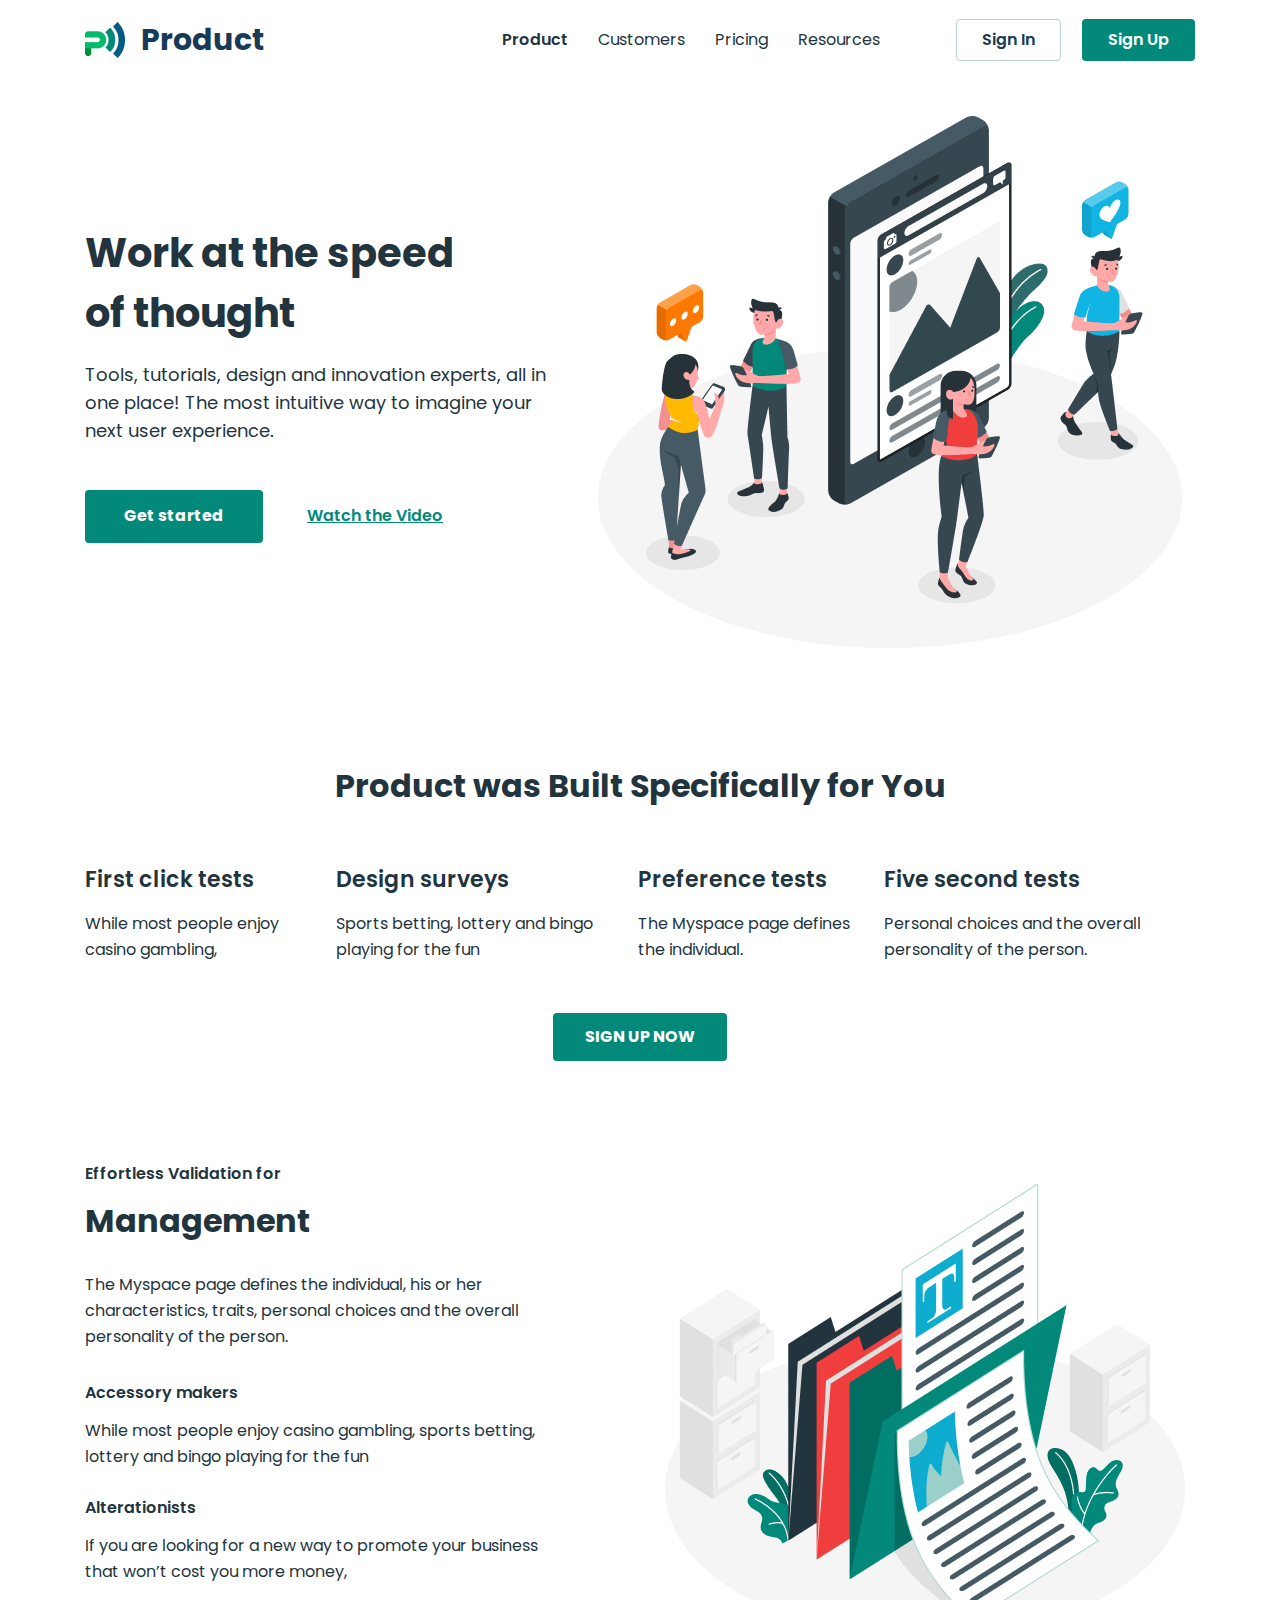
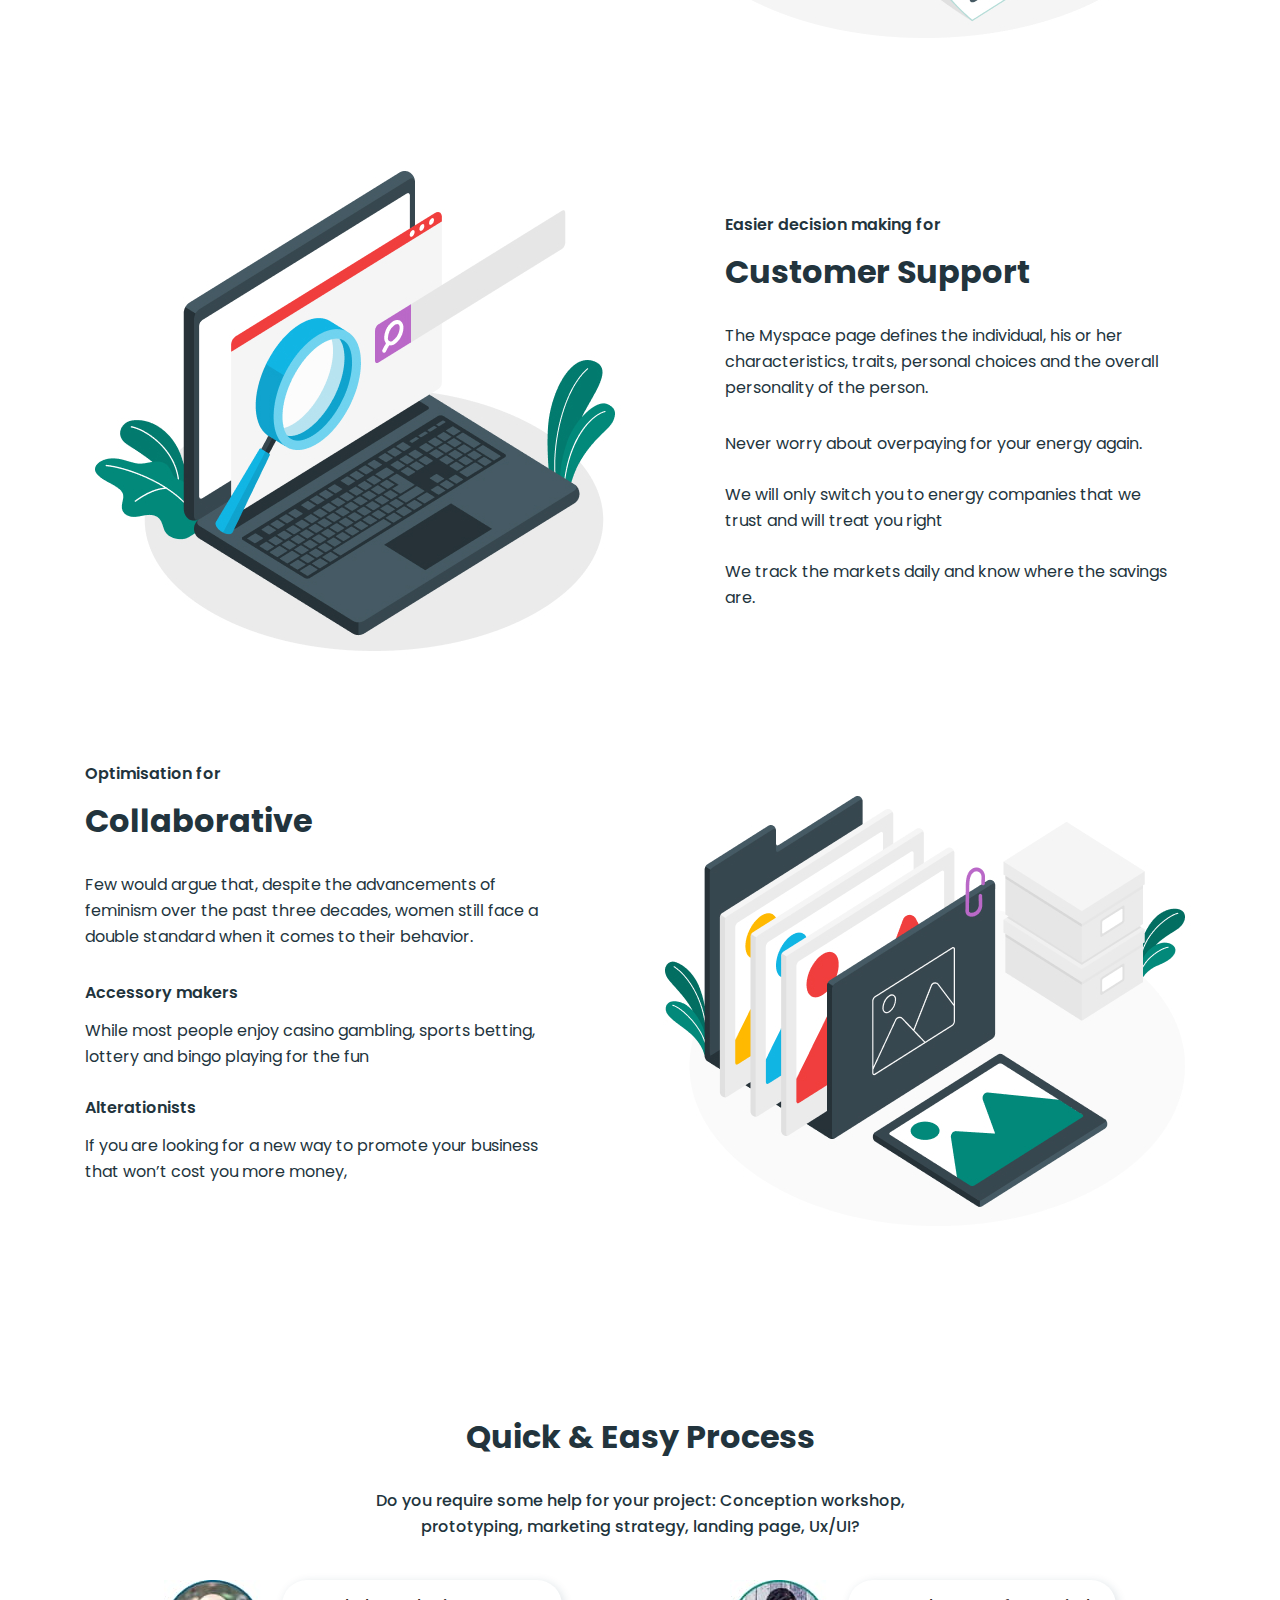
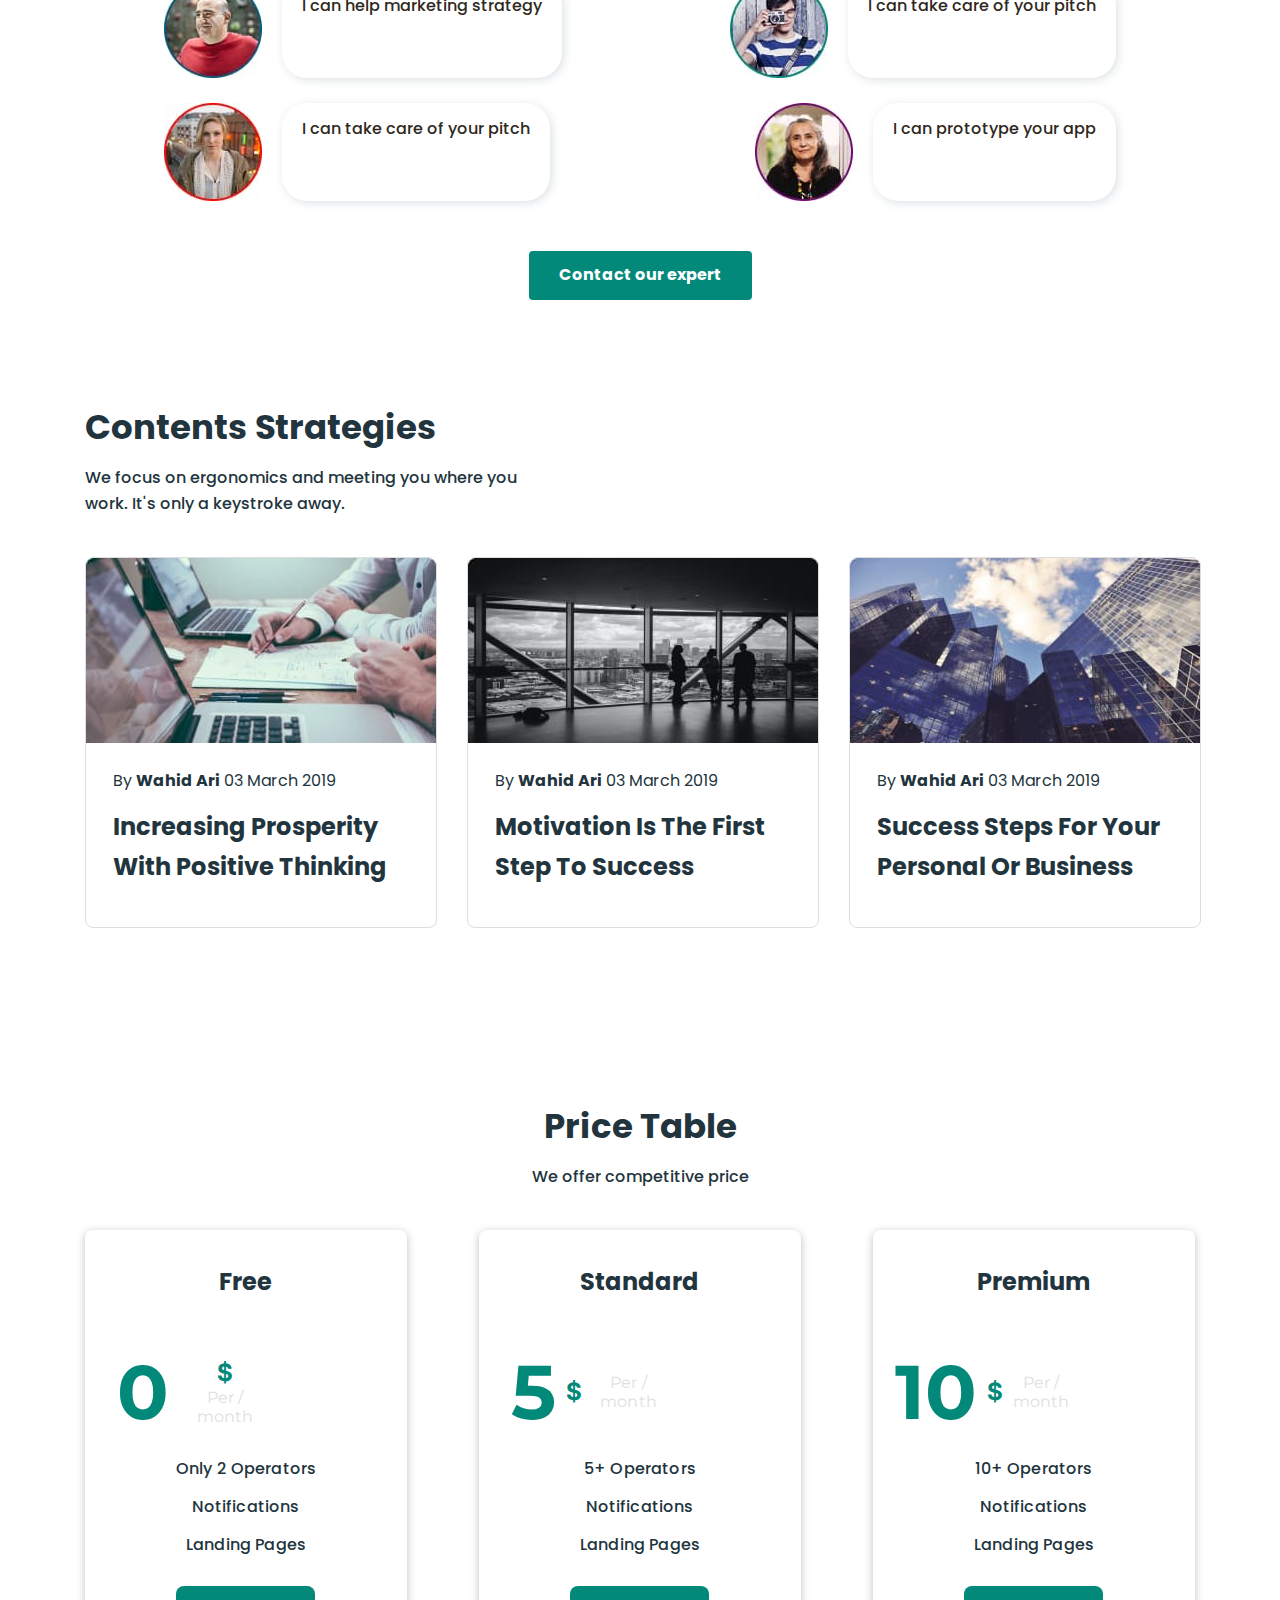
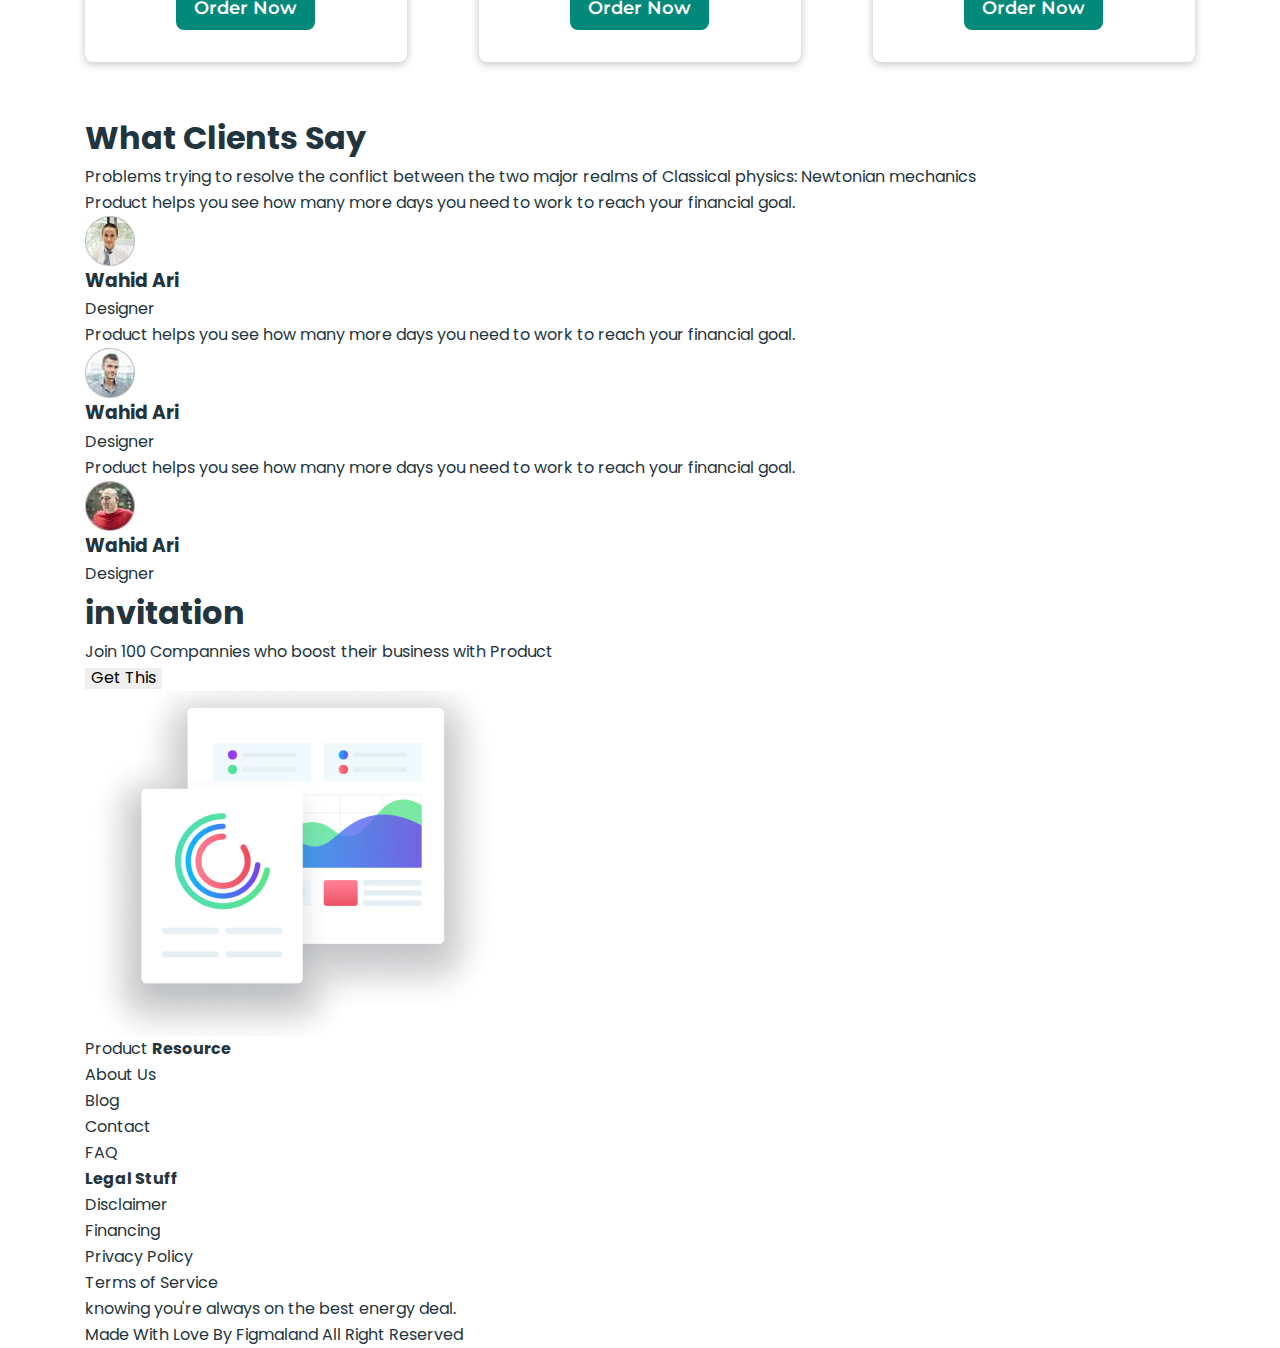
==== commit 634e9dc9: "section prices styles except price box" ====
--- a/index.html
+++ b/index.html
@@ -329,49 +329,64 @@
 
         <!-- #endregion STRATEGIES -->
 
-        <!-- #region ======PRICETABLE========= -->
-        <section class="pricetable">
-          <div class="container">
-            <h2>Price Table</h2>
-            <p>We offer competitive price</p>
-            <ul>
-              <li class="pricetable-item">
-                <h3>Free</h3>
-                <p>Brief price description</p>
-                <p>0$</p>
-                <ul>
-                  <li>Only 2 Operators</li>
-                  <li>Notifications</li>
-                  <li>Landing Pages</li>
+        <!-- #region ======PRICES========= -->
+        <section class="prices">
+          <div class="container">
+            <h2 class="prices-title">Price Table</h2>
+            <p class="prices-text">We offer competitive price</p>
+            <ul class="prices-list">
+              <li class="prices-item">
+                <h3 class="prices-item-title">Free</h3>
+                <p class="prices-item-descr">Brief price description</p>
+                <div class="price-wrap">
+                    <p class="prices-payment">0</p>
+                    <div class="price-container">
+                        <p class="prices-payment-currency">$</p>
+                        <p class="prices-payment-period">Per / month</p>
+                    </div>
+                </div>
+            
+                <ul class="prices-options-list">
+                  <li class="prices-options-item">Only 2 Operators</li>
+                  <li class="prices-options-item">Notifications</li>
+                  <li class="prices-options-item">Landing Pages</li>
                 </ul>
-                <button>Order Now</button>
-              </li>
-              <li class="pricetable-item">
-                <h3>Standard</h3>
-                <p>Brief price description</p>
-                <p>5$</p>
-                <ul>
-                  <li>5+ Operators</li>
-                  <li>Notifications</li>
-                  <li>Landing Pages</li>
+                <button type="button" class="prices-order-btn">Order Now</button>
+              </li>
+              <li class="prices-item">
+                <h3 class="prices-item-title">Standard</h3>
+                <p class="prices-item-descr">Brief price description</p>
+                <div class="price-wrap">
+                    <p class="prices-payment">5</p>
+                    <p class="prices-payment-currency">$</p>
+                    <p class="prices-payment-period">Per / month</p>
+                </div>
+                <ul class="prices-options-list">
+                  <li class="prices-options-item">5+ Operators</li>
+                  <li class="prices-options-item">Notifications</li>
+                  <li class="prices-options-item">Landing Pages</li>
                 </ul>
-                <button>Order Now</button>
-              </li>
-              <li class="pricetable-item">
-                <h3>Premium</h3>
-                <p>Brief price description</p>
-                <p>10$</p>
-                <ul>
-                  <li>10+ Operators</li>
-                  <li>Notifications</li>
-                  <li>Landing Pages</li>
+                <button type="button" class="prices-order-btn">Order Now</button>
+              </li>
+              <li class="prices-item">
+                <h3 class="prices-item-title">Premium</h3>
+                <p class="prices-item-descr">Brief price description</p>
+                <div class="price-wrap">
+                    <p class="prices-payment">10</p>
+                    <p class="prices-payment-currency">$</p>
+                    <p class="prices-payment-period">Per / month</p>
+                </div>
+                <ul class="prices-options-list">
+                  <li class="prices-options-item">10+ Operators</li>
+                  <li class="prices-options-item">Notifications</li>
+                  <li class="prices-options-item">Landing Pages</li>
                 </ul>
-                <button>Order Now</button>
-              </li>
-            </ul>
-          </div>
-        </section>
-        <!-- #endregion PRICETABLE -->
+                <button type="button" class="prices-order-btn">Order Now</button>
+              </li>
+            </ul>
+          </div>
+        </section>
+        <!-- #endregion PRICES -->
 
         <!-- #region ======FEEDBACKS========= -->
         <section class="feedbacks">
--- a/css/syles.css
+++ b/css/syles.css
@@ -469,6 +469,7 @@
   font-weight: 700;
   font-size: 24px;
   line-height: 1.66667;
+  transition: color 150ms ease;
 }
 
 .strategies-list-item:hover .strategies-item-title,
@@ -481,6 +482,149 @@
 .prices {
   padding: 100px 0 50px;
 }
+
+.prices-title {
+  text-align: center;
+  font-weight: 700;
+  font-size: 34px;
+  margin-bottom: 10px;
+}
+
+.prices-text {
+  display: block;
+  text-align: center;
+  font-weight: 500;
+  margin-bottom: 40px;
+}
+
+.prices-list {
+  display: flex;
+  gap: 72px;
+}
+
+.prices-item {
+  flex-basis: calc((100% - 144px) / 3);
+  padding: 32px;
+  box-shadow: 0 2px 8px 0 rgba(0, 0, 0, 0.25);
+  border-radius: 8px;
+  background-color: #fff;
+  text-align: center;
+  transition: color 150ms ease 0ms, background-color 150ms ease 0ms;
+}
+
+.prices-item:hover .prices-order-btn,
+.prices-item:focus .prices-order-btn {
+  color: #02897A;
+  background-color: #FFFFFF; 
+}
+
+.prices-item-title {
+  font-weight: 700;
+  font-size: 24px;
+  line-height: 1.66667;
+}
+
+.prices-item-descr {
+  font-family: "Montserrat", sans-serif;
+  line-height: 2.5;
+  color: #fff;
+}
+
+.price-wrap {
+  /* position: relative; */
+  max-width: 154px;
+  display: flex;
+gap: 10px;
+align-items: center;
+justify-content: center;
+text-align: center;
+margin-bottom: 16px;
+}
+
+.prices-payment {
+  font-family: "Montserrat", sans-serif;
+    font-weight: 700;
+    font-size: 76px;
+    line-height: 1.31579;
+    letter-spacing: 0em;
+    text-align: center;
+    color: #02897a;
+    transition: color 150ms ease, background-color 150ms ease;
+}
+
+.price-container {
+  display: block;
+  max-width: 98px;
+  gap: 7px;
+  flex-direction: column;
+  /* justify-content: left; */
+}
+
+.prices-payment-currency {
+  /* position: absolute; */
+  right: 0;
+  top: 0;
+  font-family: "Inter", sans-serif;
+    font-weight: 700;
+    font-size: 24px;
+    line-height: 1.25;
+    letter-spacing: 0em;
+    color: #02897a;
+    transition: color 150ms ease, background-color 150ms ease;
+}
+
+.prices-payment-period {
+  font-family: "Montserrat", sans-serif;
+    font-weight: 400;
+    font-size: 16px;
+    line-height: 1.1875;
+    letter-spacing: 0.01em;
+    color: #e0e0e0;
+}
+
+.prices-options-list {
+  margin-bottom: 30px;
+}
+
+.prices-options-item {
+  font-weight: 500;
+  line-height: 1.375;
+  letter-spacing: 0.01em;
+}
+
+.prices-options-item:not(:last-child) {
+  margin-bottom: 16px;
+}
+
+.prices-order-btn {
+  background-color: #02897A;
+  color: #fff;
+  font-family: "Montserrat", sans-serif;
+  font-weight: 600;
+  font-size: 18px;
+  min-width: 139px;
+  height: 44px;
+  border-radius: 8px;
+  border: none;
+  padding: 11 18px;
+  /* transition: color 150ms ease 50ms, background-color 50ms ease 50ms; */
+}
+
+.prices-item:hover,
+.prices-item:focus,
+.prices-item:hover .prices-payment,
+.prices-item:hover .prices-payment,
+.prices-item:hover .prices-payment-currency,
+.prices-item:hover .prices-payment-currency {
+  color: #FFFFFF;
+  background-color: #02897A;
+}
+
+/* .prices-order-btn:hover,
+.prices-order-btn:hover {
+  color: #000;
+  background-color: ;
+} */
 /* #endregion PRICES */
 
 /* #region ======HEADER====== */
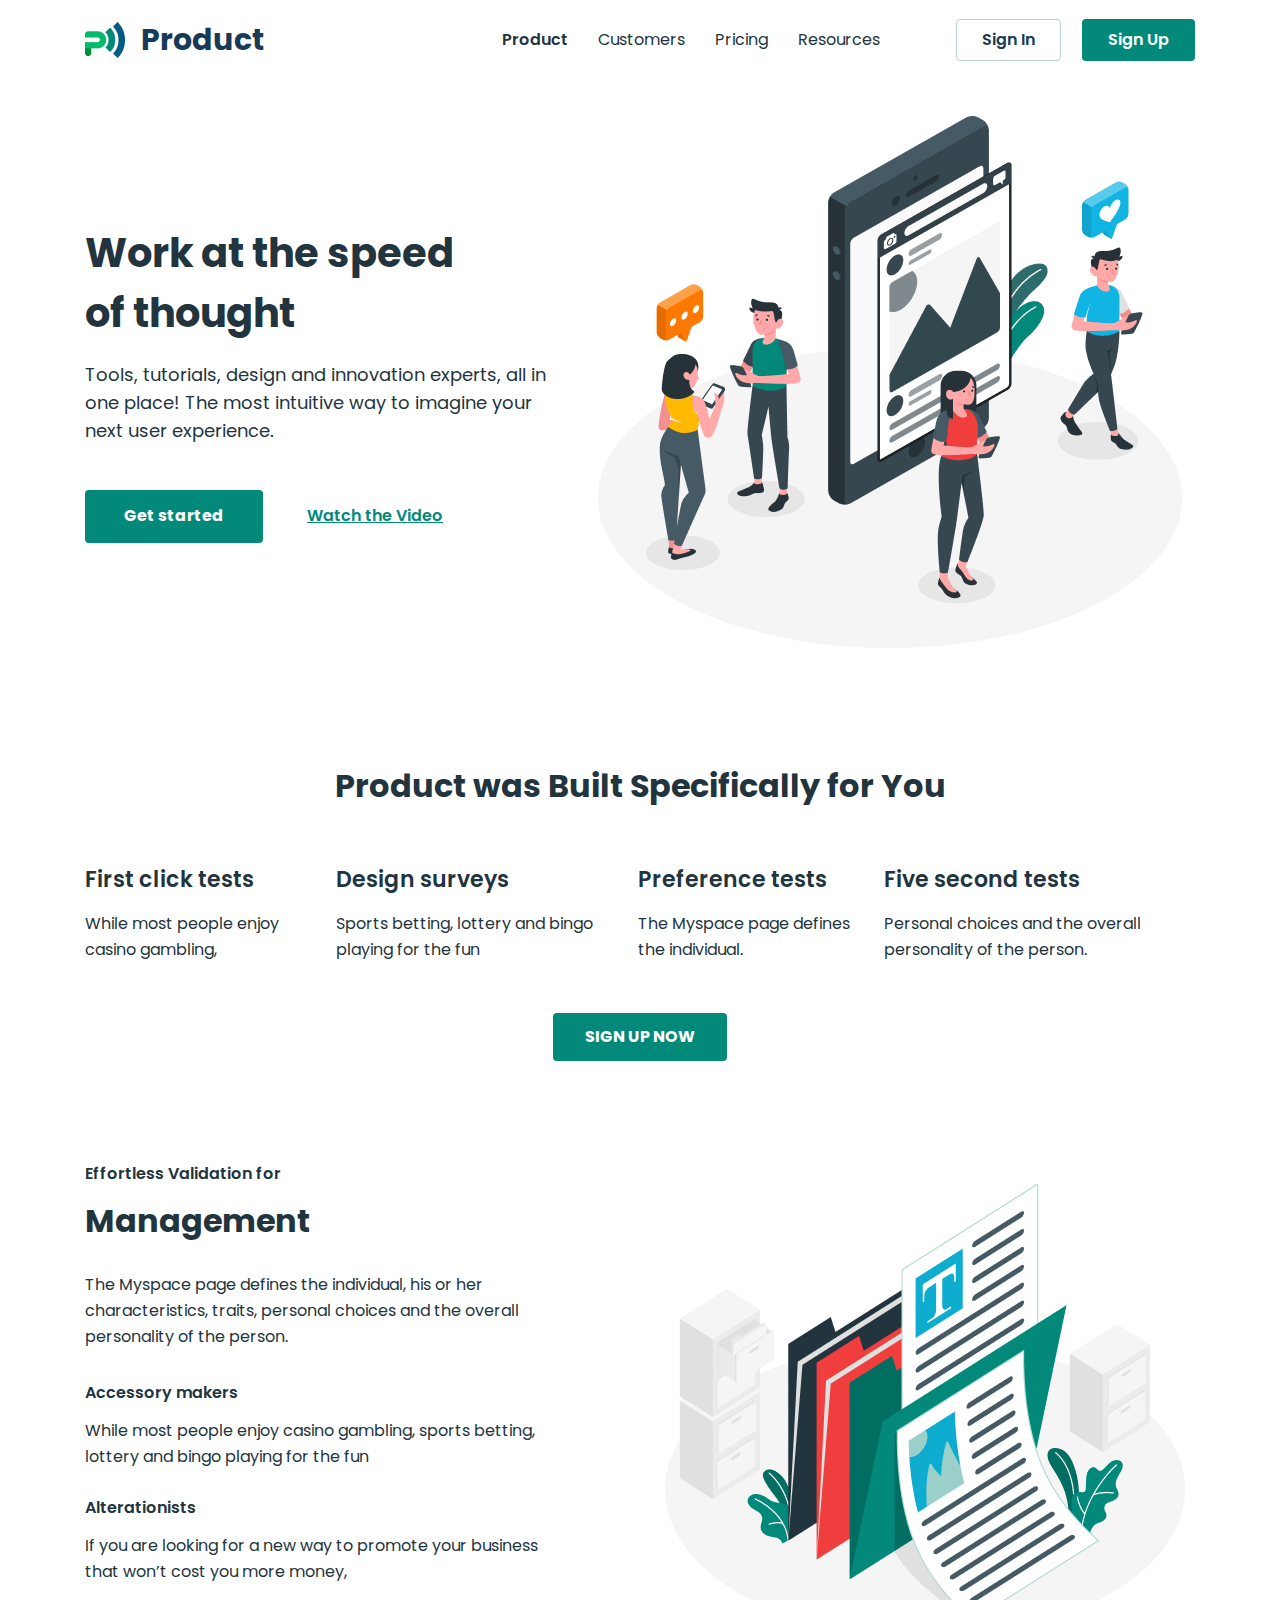
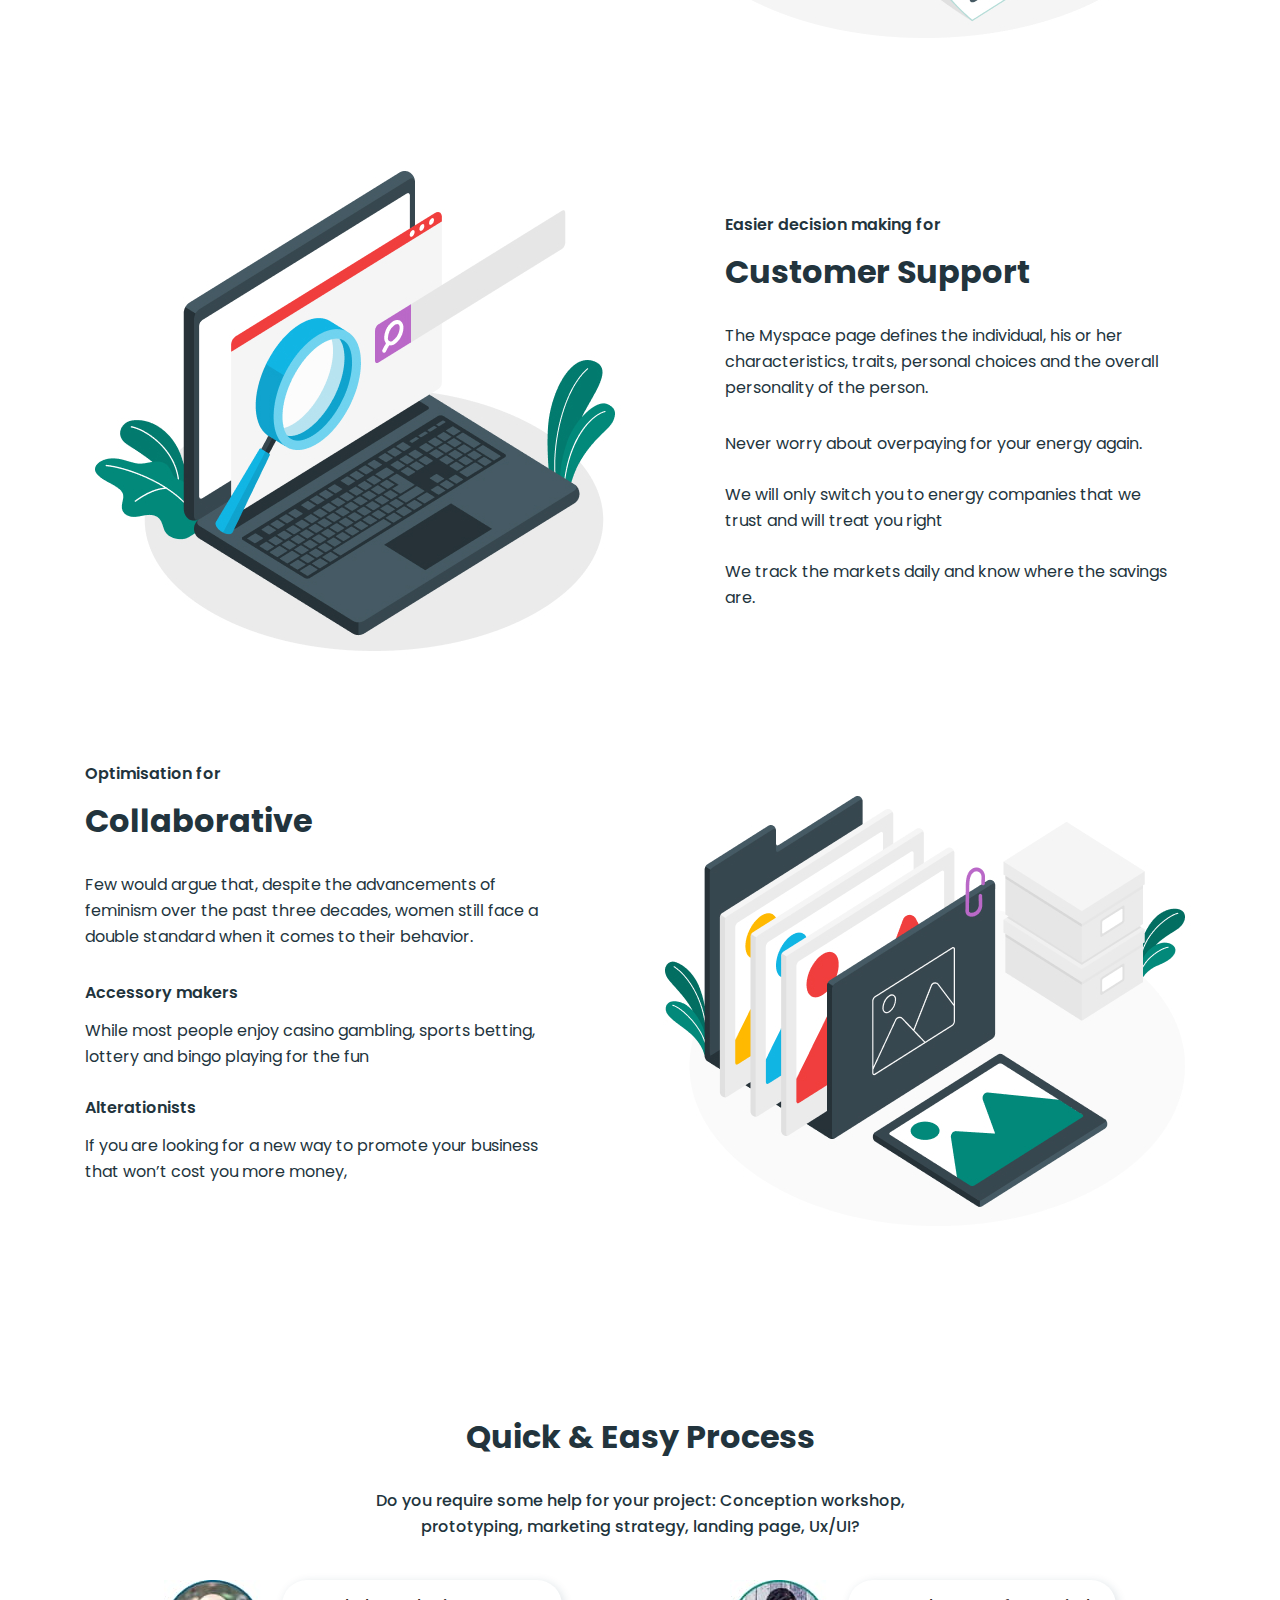
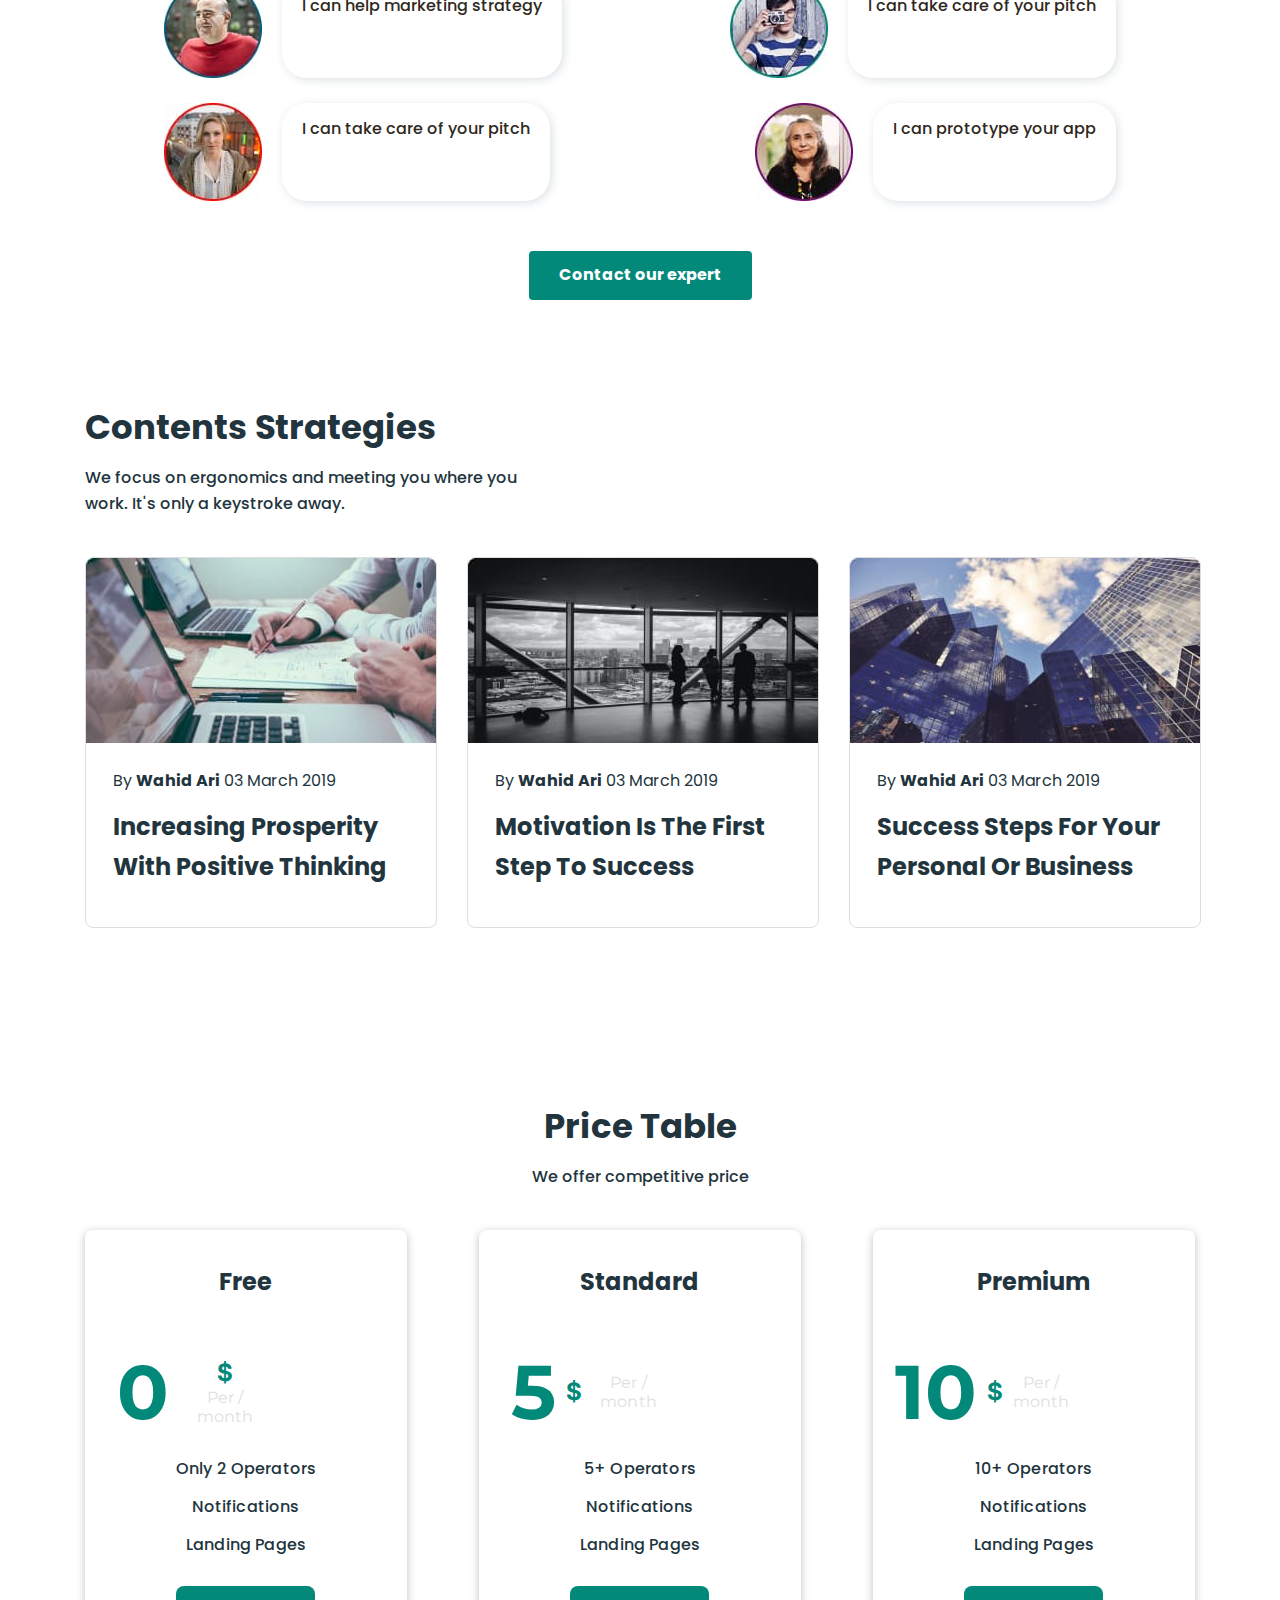
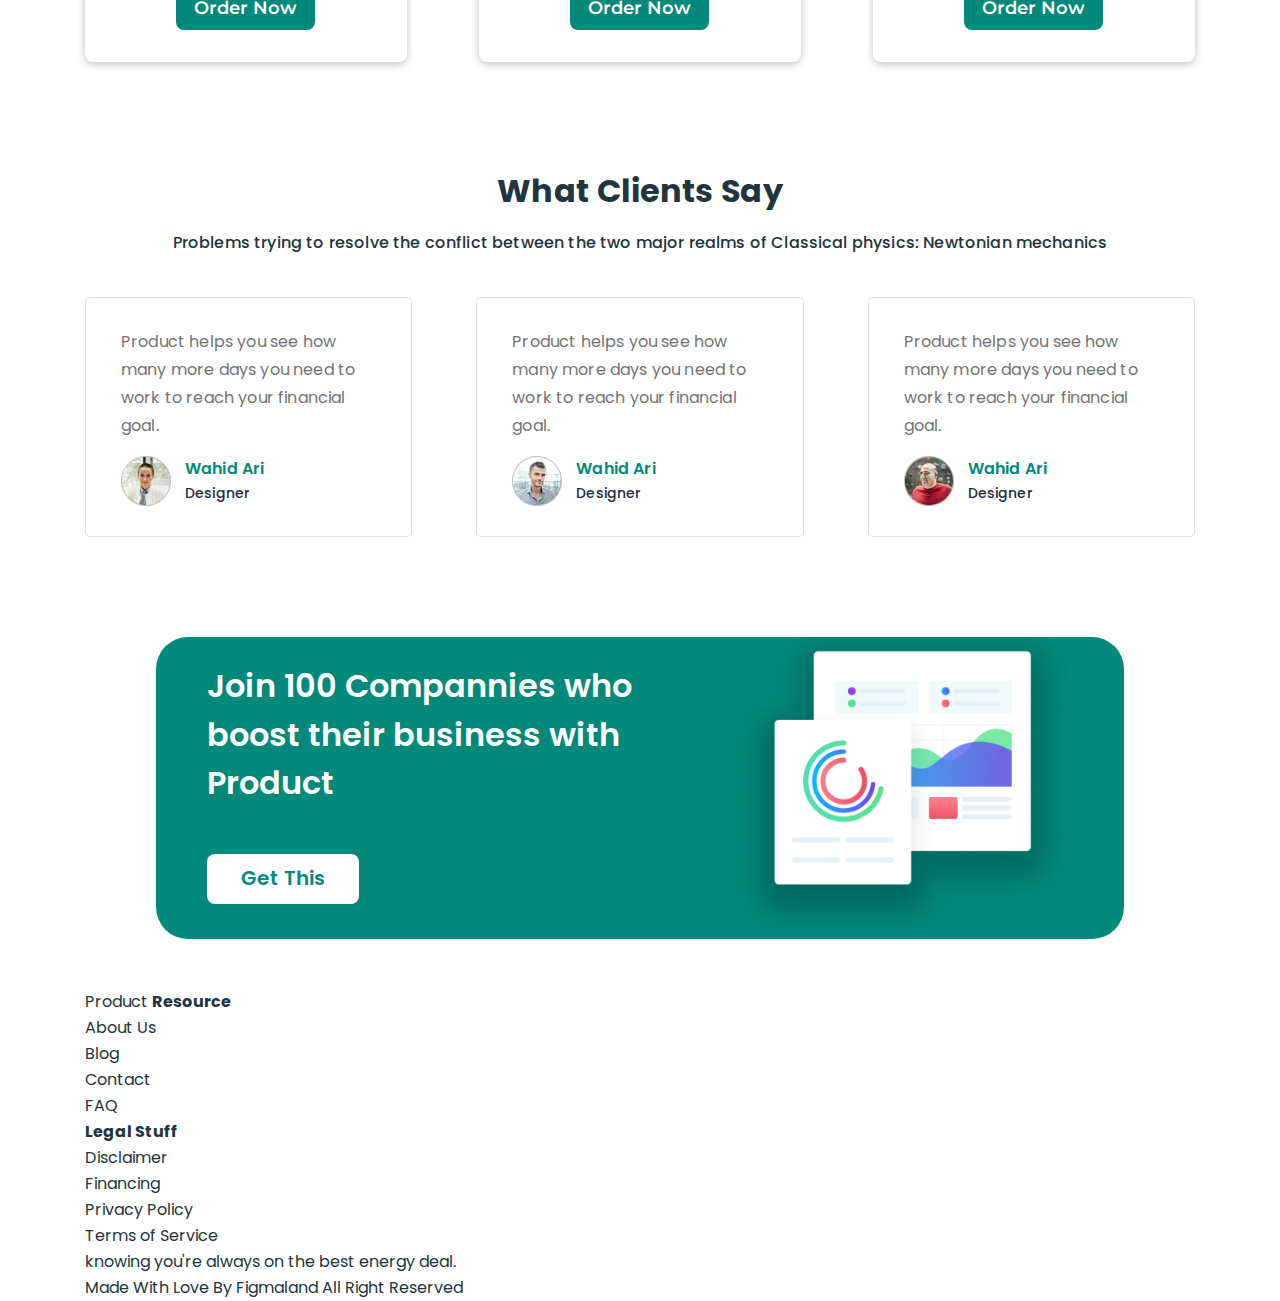
==== commit b43d4722: "section invitation styles" ====
--- a/index.html
+++ b/index.html
@@ -391,48 +391,48 @@
         <!-- #region ======FEEDBACKS========= -->
         <section class="feedbacks">
           <div class="container">
-            <h2>What Clients Say</h2>
-            <p>
+            <h2 class="feedbacks-title">What Clients Say</h2>
+            <p class="feedbacks-text">
               Problems trying to resolve the conflict between the two major
               realms of Classical physics: Newtonian mechanics
             </p>
             <ul class="feedbacks-list">
               <li class="feedbacks-item">
-                <p>
+                <p class="feedbacks-post">
                   Product helps you see how many more days you need to work to
                   reach your financial goal.
                 </p>
-                <div>
-                  <img src="./img/feedback-1.jpg" alt="Photo of Wahid Ari" />
-                  <div>
-                    <h3>Wahid Ari</h3>
-                    <p>Designer</p>
+                <div class="feedbacks-author-info">
+                  <img class="feedbacks-author-photo" src="./img/feedback-1.jpg" alt="Photo of Wahid Ari" />
+                  <div class="feedbacks-info-wrap">
+                    <h3 class="feedbacks-author-name">Wahid Ari</h3>
+                    <p class="feedbacks-author-profession">Designer</p>
                   </div>
                 </div>
               </li>
               <li class="feedbacks-item">
-                <p>
+                <p class="feedbacks-post">
                   Product helps you see how many more days you need to work to
                   reach your financial goal.
                 </p>
-                <div>
-                  <img src="./img/feedback-2.jpg" alt="Photo of Wahid Ari" />
-                  <div>
-                    <h3>Wahid Ari</h3>
-                    <p>Designer</p>
+                <div class="feedbacks-author-info">
+                  <img class="feedbacks-author-photo" src="./img/feedback-2.jpg" alt="Photo of Wahid Ari" />
+                  <div class="feedbacks-info-wrap">
+                    <h3 class="feedbacks-author-name">Wahid Ari</h3>
+                    <p class="feedbacks-author-profession">Designer</p>
                   </div>
                 </div>
               </li>
               <li class="feedbacks-item">
-                <p>
+                <p class="feedbacks-post">
                   Product helps you see how many more days you need to work to
                   reach your financial goal.
                 </p>
-                <div>
-                  <img src="./img/feedback-3.jpg" alt="Photo of Wahid Ari" />
-                  <div>
-                    <h3>Wahid Ari</h3>
-                    <p>Designer</p>
+                <div class="feedbacks-author-info">
+                  <img class="feedbacks-author-photo" src="./img/feedback-3.jpg" alt="Photo of Wahid Ari" />
+                  <div class="feedbacks-info-wrap">
+                    <h3 class="feedbacks-author-name">Wahid Ari</h3>
+                    <p class="feedbacks-author-profession">Designer</p>
                   </div>
                 </div>
               </li>
@@ -443,11 +443,13 @@
 
         <!-- #region ======INVITATION========= -->
         <section class="invitation">
-          <div class="container">
-            <h2 class="invitation-title">invitation</h2>
-            <p>Join 100 Compannies who boost their business with Product</p>
-            <button>Get This</button>
-            <img src="./img/invitation-graphics.jpg" alt="" />
+          <div class="container invitation-container">
+            <h2 class="visually-hidden">invitation</h2>
+            <div class="invitation-wrap">
+                <p class="invitation-text">Join 100 Compannies who boost their business with Product</p>
+                <button class="invitation-btn" type="button">Get This</button>
+            </div>
+            <img class="invitation-img" src="./img/png/graphics-invitation.png" alt="graphics" />
           </div>
         </section>
         <!-- #endregion INVITATION -->
--- a/css/syles.css
+++ b/css/syles.css
@@ -512,12 +512,6 @@
   transition: color 150ms ease 0ms, background-color 150ms ease 0ms;
 }
 
-.prices-item:hover .prices-order-btn,
-.prices-item:focus .prices-order-btn {
-  color: #02897A;
-  background-color: #FFFFFF; 
-}
-
 .prices-item-title {
   font-weight: 700;
   font-size: 24px;
@@ -532,7 +526,7 @@
 
 .price-wrap {
   /* position: relative; */
-  max-width: 154px;
+  width: 154px;
   display: flex;
 gap: 10px;
 align-items: center;
@@ -557,7 +551,8 @@
   max-width: 98px;
   gap: 7px;
   flex-direction: column;
-  /* justify-content: left; */
+  /* justify-content: ; */
+
 }
 
 .prices-payment-currency {
@@ -610,6 +605,12 @@
   /* transition: color 150ms ease 50ms, background-color 50ms ease 50ms; */
 }
 
+.prices-item:hover .prices-order-btn,
+.prices-item:focus .prices-order-btn {
+  color: #02897A;
+  background-color: #FFFFFF;
+}
+
 .prices-item:hover,
 .prices-item:focus,
 .prices-item:hover .prices-payment,
@@ -627,11 +628,141 @@
 } */
 /* #endregion PRICES */
 
-/* #region ======HEADER====== */
-/* #endregion TEAM */
-
-/* #region ======HEADER====== */
-/* #endregion TEAM */
-
-/* #region ======HEADER====== */
-/* #endregion TEAM */+/* #region ======FEEDBACKS====== */
+
+.feedbacks {
+  padding: 50px 0;
+}
+
+.feedbacks-title {
+  text-align: center;
+  font-weight: 700;
+  font-size: 32px;
+  line-height: 1.78125;
+  letter-spacing: 0.01em;
+  margin-bottom: 10px;
+}
+
+.feedbacks-text {
+  text-align: center;
+  font-weight: 500;
+  line-height: 1.75;
+  letter-spacing: 0.01em;
+  margin-bottom: 40px;
+}
+
+.feedbacks-list {
+  display: flex;
+  gap: 64px;
+}
+
+.feedbacks-item {
+  flex-basis: calc((100% - 128px) / 3);
+  border: 1px solid #dedede;
+    border-radius: 5px;
+    padding: 30px 35px;
+    background: #fff;
+}
+
+.feedbacks-post {
+  line-height: 1.75;
+  letter-spacing: 0.01em;
+  color: #737373;
+  margin-bottom: 16px;
+}
+
+.feedbacks-author-info {
+  display: flex;
+  gap: 14px;
+  align-items: center;
+}
+
+.feedbacks-author-photo {
+  width: 50px;
+}
+
+.feedbacks-info-wrap {
+  display: flex;
+  gap: 0;
+  flex-direction: column;
+}
+
+.feedbacks-author-name {
+  font-weight: 600;
+    font-size: 16px;
+    line-height: 1.5;
+    letter-spacing: 0.01em;
+    color: #02897a;
+}
+
+.feedbacks-author-profession {
+  font-weight: 500;
+    font-size: 14px;
+    line-height: 1.71429;
+    letter-spacing: 0.01em;
+    color: #252b42;
+}
+/* #endregion FEEDBACKS */
+
+/* #region ======INVITATION====== */
+.invitation {
+  padding: 50px 0;
+}
+
+.visually-hidden {
+  position: absolute;
+  width: 1px;
+  height: 1px;
+  margin: -1px;
+  border: 0;
+  padding: 0;
+  
+  white-space: nowrap;
+  clip-path: inset(100%);
+  clip: rect(0 0 0 0);
+  overflow: hidden;
+  }
+
+.invitation-container {
+max-width: 968px;
+  border-radius: 32px;
+  display: flex;
+  justify-content: space-between;
+  background-color: #02897A;
+  padding: 0 46px 10px 51px;
+  align-items: center;
+}
+    
+.invitation-wrap {
+  max-width: 510px;
+}
+    
+.invitation-text {
+  font-weight: 600;
+  font-size: 32px;
+  line-height: 1.514;
+  color: #fff;
+  margin-bottom: 46px;
+}
+    
+.invitation-btn {
+  border-radius: 8px;
+  min-width: 150px;
+  height: 50px;
+  padding: 10px 34px;
+  font-size: 20px;
+  font-weight: 600;
+  color: #02897a;
+  background-color: #FFFFFF;
+}
+    
+.invitation-img {
+  max-width: 351px;
+}
+/* #endregion INVITATION */
+
+/* #region ======FOOTER====== */
+.footer {
+  padding: 100px 0 34px;
+}
+/* #endregion FOOTER */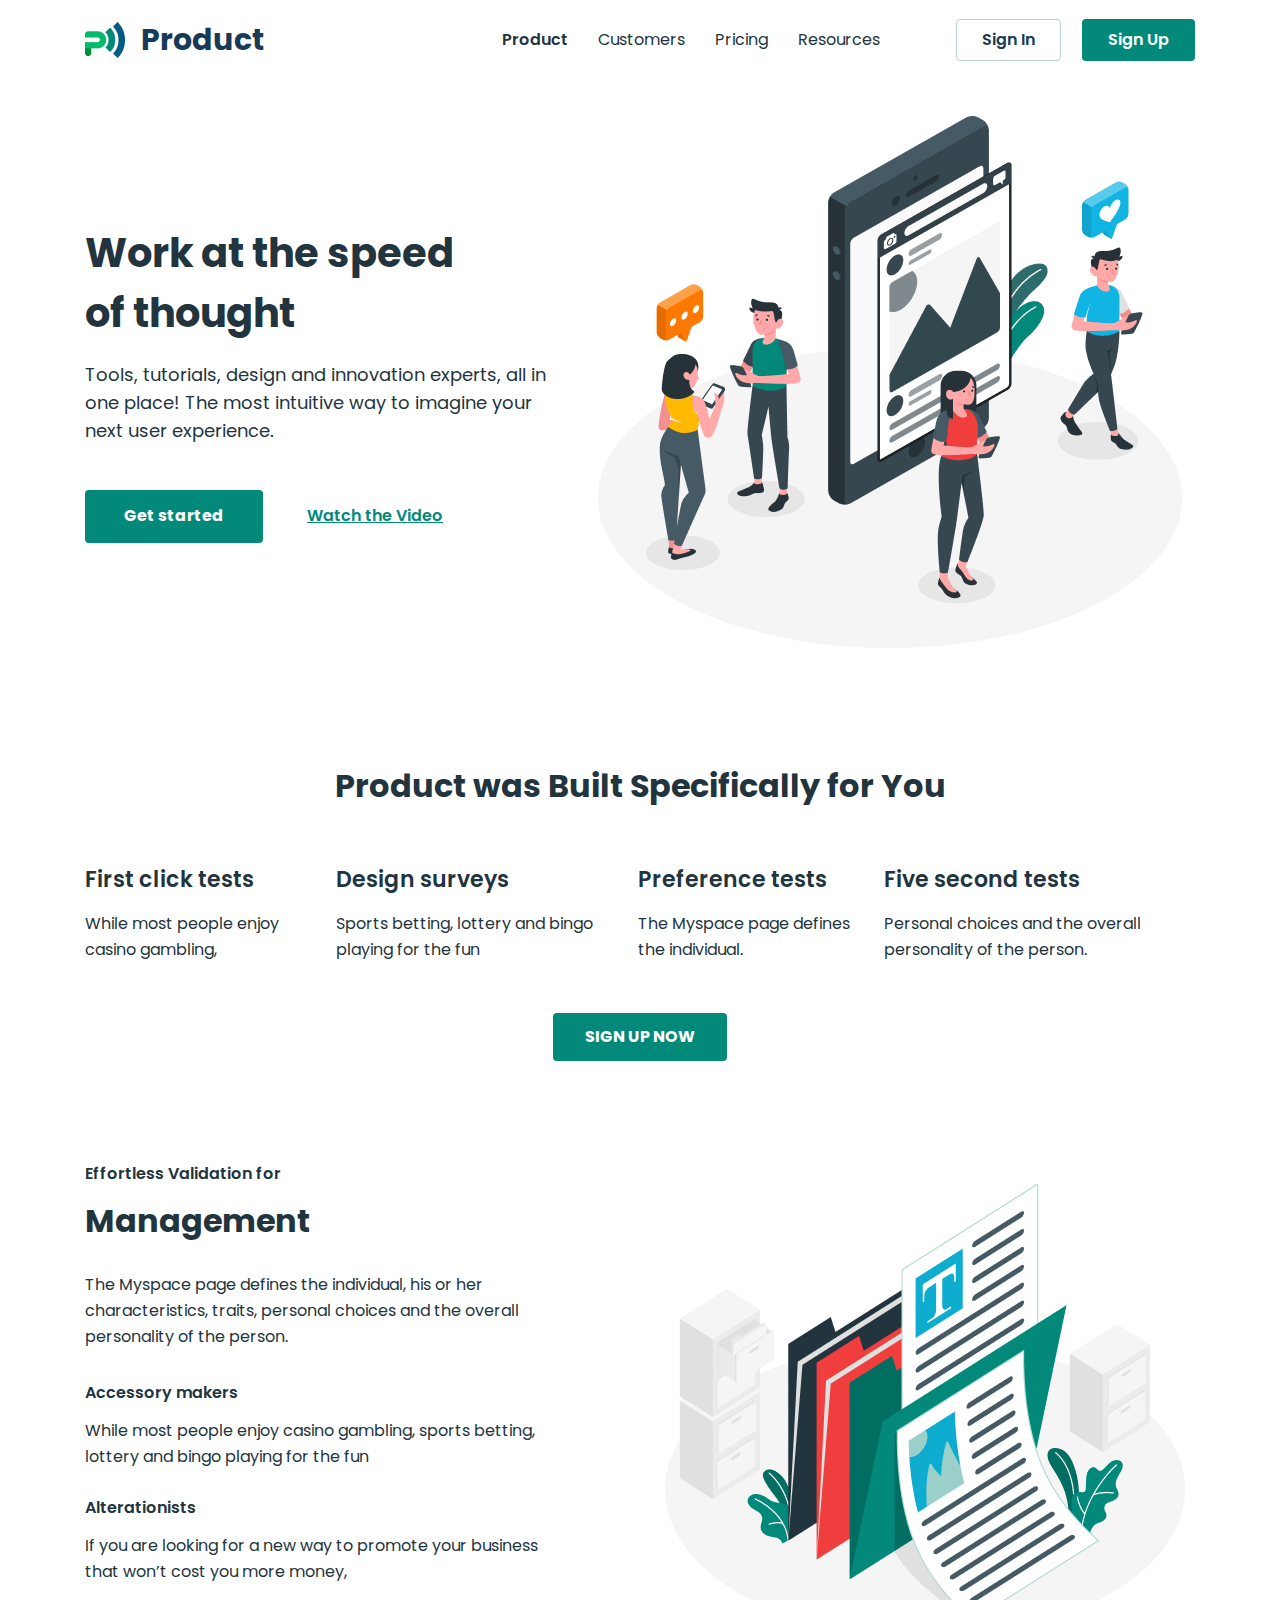
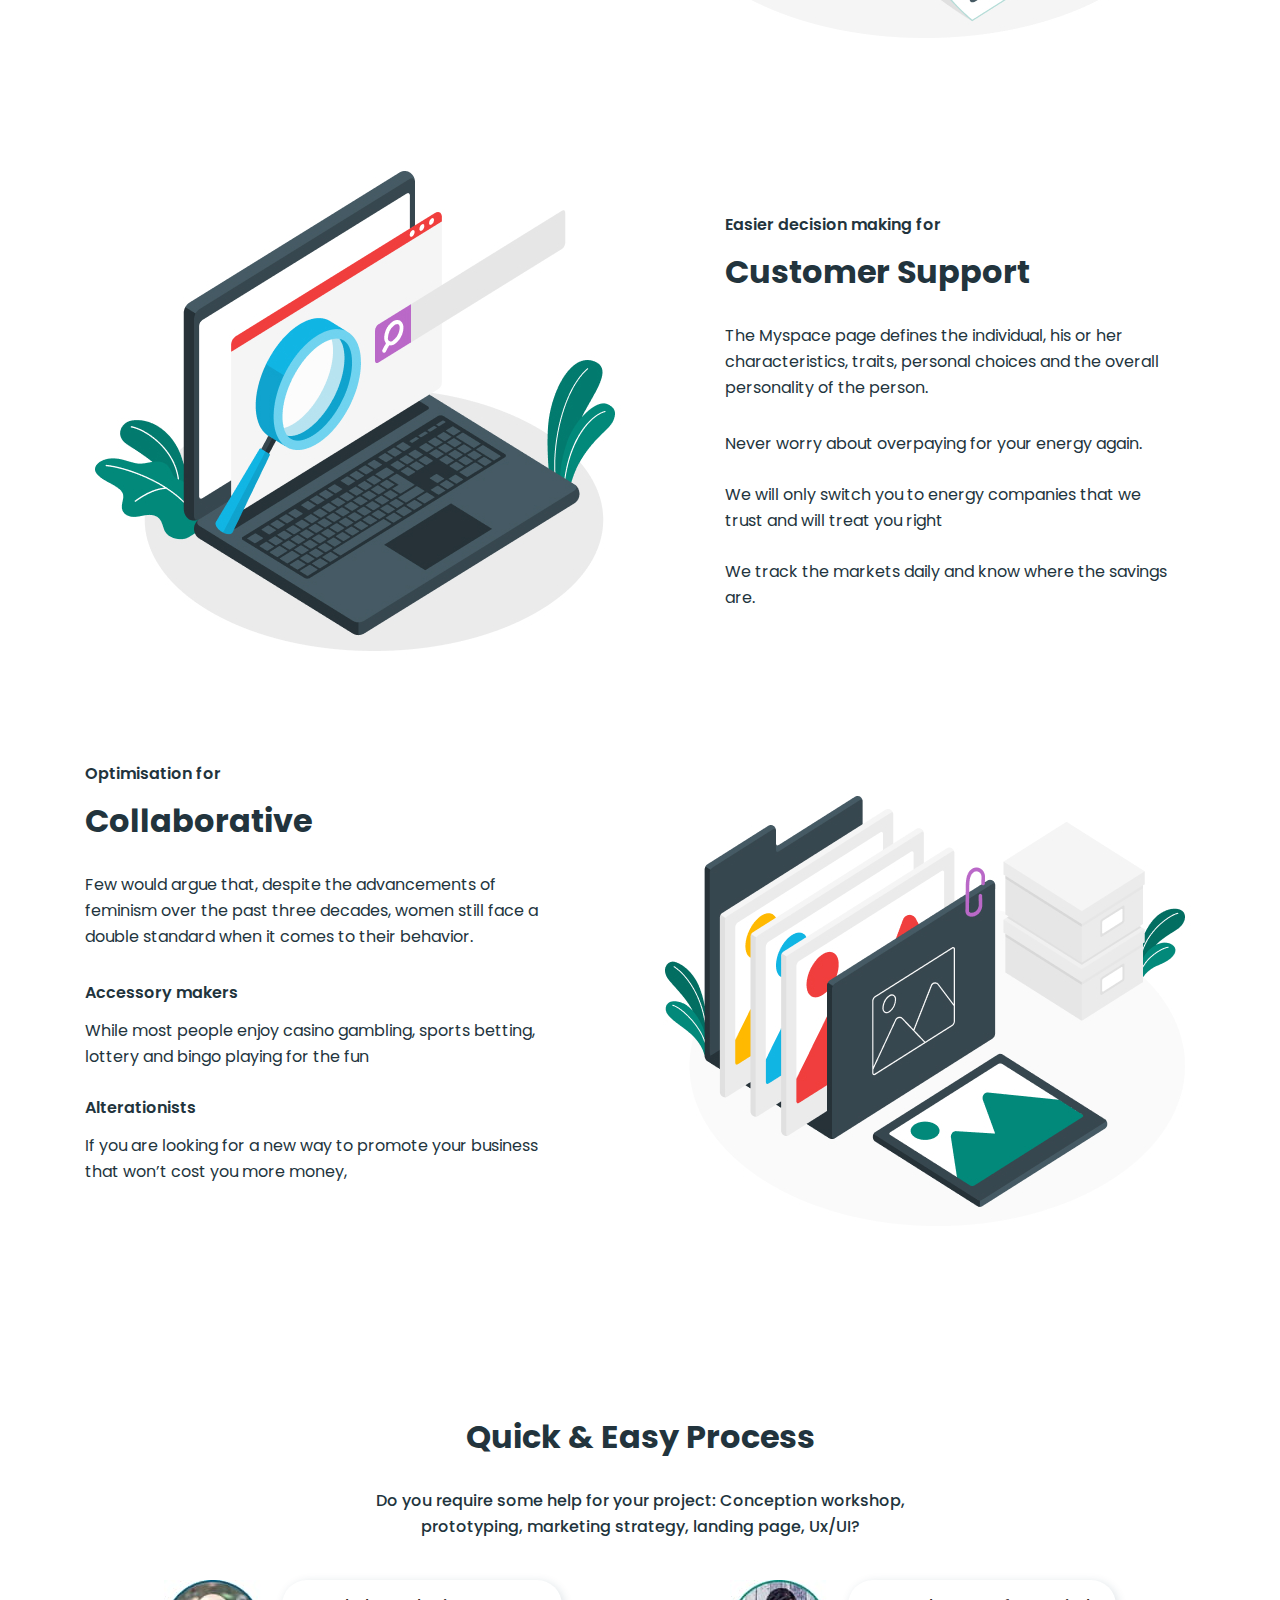
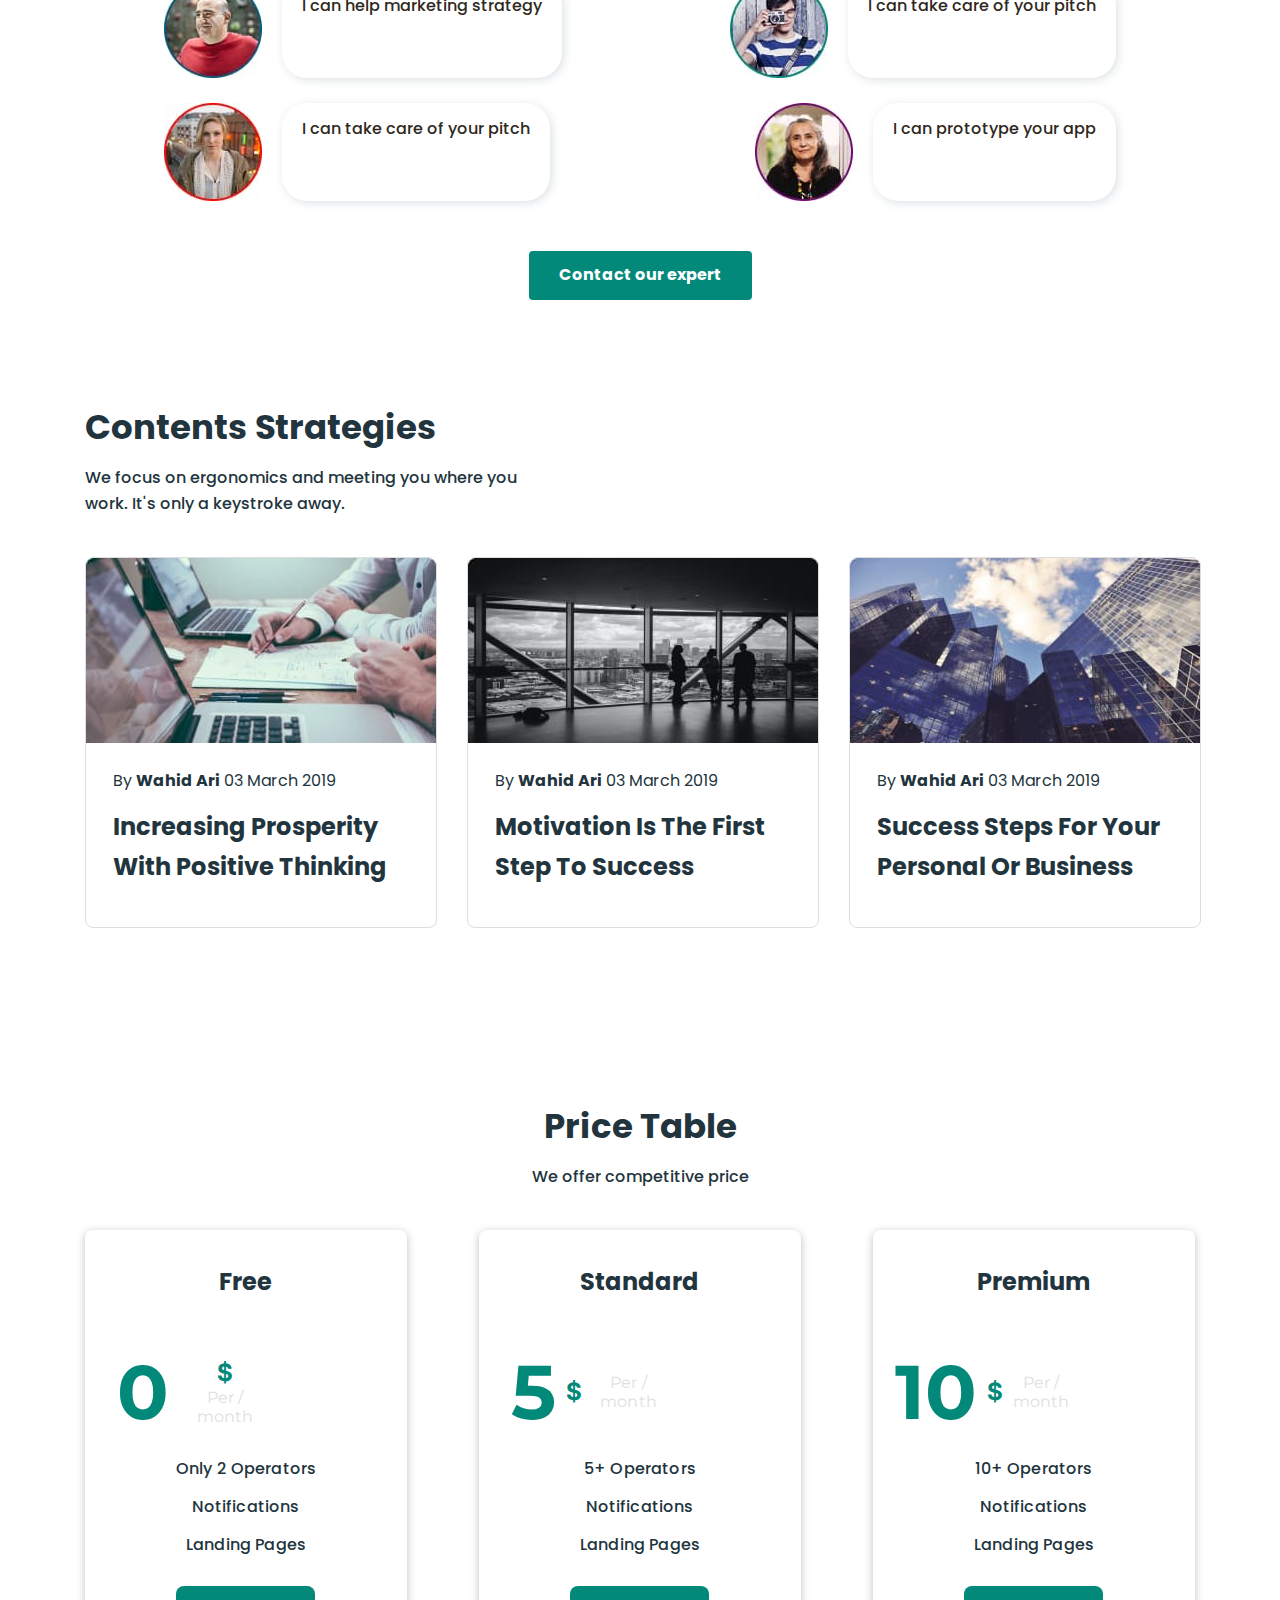
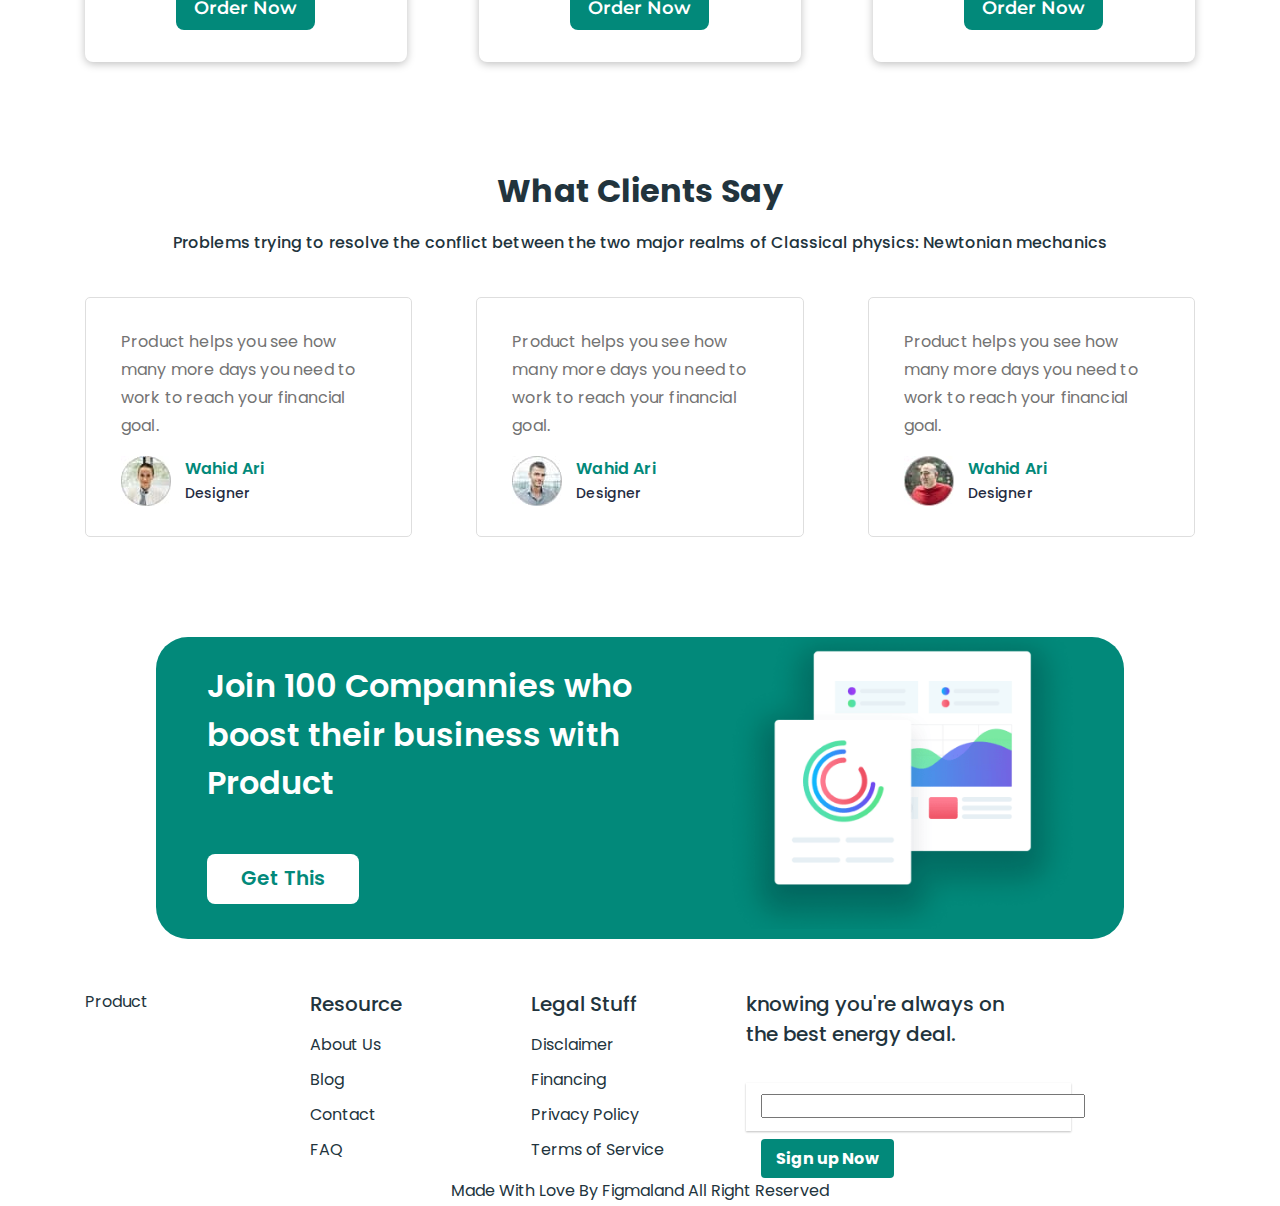
==== commit 7693c1e3: "footer" ====
--- a/index.html
+++ b/index.html
@@ -279,13 +279,16 @@
                   <img src="./img/stategy-1.jpg" alt="Team work" />
                   <div class="strategies-item-descr-wrap">
                     <div class="strategies-autor-date-wrap">
-                        <p class="strategies-item-text">By <span class="strategies-autor-name">Wahid Ari</span>
-                            <time class="strategies-time" datetime="2019-03-03">03 March 2019</time>
-                        </p>
+                      <p class="strategies-item-text">
+                        By <span class="strategies-autor-name">Wahid Ari</span>
+                        <time class="strategies-time" datetime="2019-03-03"
+                          >03 March 2019</time
+                        >
+                      </p>
                     </div>
-                    
+
                     <h3 class="strategies-item-title">
-                        Increasing Prosperity With Positive Thinking
+                      Increasing Prosperity With Positive Thinking
                     </h3>
                   </div>
                 </a>
@@ -296,31 +299,37 @@
                     src="./img/strategy-2.jpg"
                     alt="Beautiful modern office"
                   />
-                <div class="strategies-item-descr-wrap">
+                  <div class="strategies-item-descr-wrap">
                     <div class="strategies-autor-date-wrap">
-                        <p class="strategies-item-text">By <span class="strategies-autor-name">Wahid Ari</span>
-                        <time class="strategies-time" datetime="2019-03-03">03 March 2019</time>
-                        </p>
+                      <p class="strategies-item-text">
+                        By <span class="strategies-autor-name">Wahid Ari</span>
+                        <time class="strategies-time" datetime="2019-03-03"
+                          >03 March 2019</time
+                        >
+                      </p>
                     </div>
                     <h3 class="strategies-item-title">
-                        Motivation Is The First Step To Success
+                      Motivation Is The First Step To Success
                     </h3>
-                </div>
+                  </div>
                 </a>
               </li>
               <li class="strategies-list-item">
                 <a class="strategies-list-link" href="#">
                   <img src="./img/strategy-3.jpg" alt="Hi-tech building" />
-                    <div class="strategies-item-descr-wrap">
-                        <div class="strategies-autor-date-wrap">
-                            <p class="strategies-item-text">By <span class="strategies-autor-name">Wahid Ari</span>
-                                <time class="strategies-time" datetime="2019-03-03">03 March 2019</time>
-                            </p>
-                        </div>
-                        <h3 class="strategies-item-title">
-                            Success Steps For Your Personal Or Business
-                        </h3>
+                  <div class="strategies-item-descr-wrap">
+                    <div class="strategies-autor-date-wrap">
+                      <p class="strategies-item-text">
+                        By <span class="strategies-autor-name">Wahid Ari</span>
+                        <time class="strategies-time" datetime="2019-03-03"
+                          >03 March 2019</time
+                        >
+                      </p>
                     </div>
+                    <h3 class="strategies-item-title">
+                      Success Steps For Your Personal Or Business
+                    </h3>
+                  </div>
                 </a>
               </li>
             </ul>
@@ -339,49 +348,55 @@
                 <h3 class="prices-item-title">Free</h3>
                 <p class="prices-item-descr">Brief price description</p>
                 <div class="price-wrap">
-                    <p class="prices-payment">0</p>
-                    <div class="price-container">
-                        <p class="prices-payment-currency">$</p>
-                        <p class="prices-payment-period">Per / month</p>
-                    </div>
+                  <p class="prices-payment">0</p>
+                  <div class="price-container">
+                    <p class="prices-payment-currency">$</p>
+                    <p class="prices-payment-period">Per / month</p>
+                  </div>
                 </div>
-            
+
                 <ul class="prices-options-list">
                   <li class="prices-options-item">Only 2 Operators</li>
                   <li class="prices-options-item">Notifications</li>
                   <li class="prices-options-item">Landing Pages</li>
                 </ul>
-                <button type="button" class="prices-order-btn">Order Now</button>
+                <button type="button" class="prices-order-btn">
+                  Order Now
+                </button>
               </li>
               <li class="prices-item">
                 <h3 class="prices-item-title">Standard</h3>
                 <p class="prices-item-descr">Brief price description</p>
                 <div class="price-wrap">
-                    <p class="prices-payment">5</p>
-                    <p class="prices-payment-currency">$</p>
-                    <p class="prices-payment-period">Per / month</p>
+                  <p class="prices-payment">5</p>
+                  <p class="prices-payment-currency">$</p>
+                  <p class="prices-payment-period">Per / month</p>
                 </div>
                 <ul class="prices-options-list">
                   <li class="prices-options-item">5+ Operators</li>
                   <li class="prices-options-item">Notifications</li>
                   <li class="prices-options-item">Landing Pages</li>
                 </ul>
-                <button type="button" class="prices-order-btn">Order Now</button>
+                <button type="button" class="prices-order-btn">
+                  Order Now
+                </button>
               </li>
               <li class="prices-item">
                 <h3 class="prices-item-title">Premium</h3>
                 <p class="prices-item-descr">Brief price description</p>
                 <div class="price-wrap">
-                    <p class="prices-payment">10</p>
-                    <p class="prices-payment-currency">$</p>
-                    <p class="prices-payment-period">Per / month</p>
+                  <p class="prices-payment">10</p>
+                  <p class="prices-payment-currency">$</p>
+                  <p class="prices-payment-period">Per / month</p>
                 </div>
                 <ul class="prices-options-list">
                   <li class="prices-options-item">10+ Operators</li>
                   <li class="prices-options-item">Notifications</li>
                   <li class="prices-options-item">Landing Pages</li>
                 </ul>
-                <button type="button" class="prices-order-btn">Order Now</button>
+                <button type="button" class="prices-order-btn">
+                  Order Now
+                </button>
               </li>
             </ul>
           </div>
@@ -403,7 +418,11 @@
                   reach your financial goal.
                 </p>
                 <div class="feedbacks-author-info">
-                  <img class="feedbacks-author-photo" src="./img/feedback-1.jpg" alt="Photo of Wahid Ari" />
+                  <img
+                    class="feedbacks-author-photo"
+                    src="./img/feedback-1.jpg"
+                    alt="Photo of Wahid Ari"
+                  />
                   <div class="feedbacks-info-wrap">
                     <h3 class="feedbacks-author-name">Wahid Ari</h3>
                     <p class="feedbacks-author-profession">Designer</p>
@@ -416,7 +435,11 @@
                   reach your financial goal.
                 </p>
                 <div class="feedbacks-author-info">
-                  <img class="feedbacks-author-photo" src="./img/feedback-2.jpg" alt="Photo of Wahid Ari" />
+                  <img
+                    class="feedbacks-author-photo"
+                    src="./img/feedback-2.jpg"
+                    alt="Photo of Wahid Ari"
+                  />
                   <div class="feedbacks-info-wrap">
                     <h3 class="feedbacks-author-name">Wahid Ari</h3>
                     <p class="feedbacks-author-profession">Designer</p>
@@ -429,7 +452,11 @@
                   reach your financial goal.
                 </p>
                 <div class="feedbacks-author-info">
-                  <img class="feedbacks-author-photo" src="./img/feedback-3.jpg" alt="Photo of Wahid Ari" />
+                  <img
+                    class="feedbacks-author-photo"
+                    src="./img/feedback-3.jpg"
+                    alt="Photo of Wahid Ari"
+                  />
                   <div class="feedbacks-info-wrap">
                     <h3 class="feedbacks-author-name">Wahid Ari</h3>
                     <p class="feedbacks-author-profession">Designer</p>
@@ -446,38 +473,80 @@
           <div class="container invitation-container">
             <h2 class="visually-hidden">invitation</h2>
             <div class="invitation-wrap">
-                <p class="invitation-text">Join 100 Compannies who boost their business with Product</p>
-                <button class="invitation-btn" type="button">Get This</button>
-            </div>
-            <img class="invitation-img" src="./img/png/graphics-invitation.png" alt="graphics" />
+              <p class="invitation-text">
+                Join 100 Compannies who boost their business with Product
+              </p>
+              <button class="invitation-btn" type="button">Get This</button>
+            </div>
+            <img
+              class="invitation-img"
+              src="./img/png/graphics-invitation.png"
+              alt="graphics"
+            />
           </div>
         </section>
         <!-- #endregion INVITATION -->
       </main>
 
-    <!-- #region ======FOOTER========= -->
+      <!-- #region ======FOOTER========= -->
       <footer>
         <div class="container">
-          <a href="./index.html">Product</a>
-          <strong>Resource</strong>
-          <ul>
-            <li><a href="">About Us</a></li>
-            <li><a href="">Blog</a></li>
-            <li><a href="">Contact</a></li>
-            <li><a href="">FAQ</a></li>
-          </ul>
-          <strong>Legal Stuff</strong>
-          <ul>
-            <li><a href="">Disclaimer</a></li>
-            <li><a href="">Financing</a></li>
-            <li><a href="">Privacy Policy</a></li>
-            <li><a href="">Terms of Service</a></li>
-          </ul>
-          <p>knowing you're always on the best energy deal.</p>
-          <p>Made With Love By Figmaland All Right Reserved</p>
+          <div class="footer-container">
+            <div class="footer-logo-nav">
+              <a href="./index.html">Product</a>
+              <ul class="footer-social-list">
+                <li class="footer-socail-item">
+                  <a href="" class="footer-social-link"
+                    ><img src="" alt=""
+                  /></a>
+                </li>
+                <li class="footer-socail-item">
+                  <a href="" class="footer-social-link"
+                    ><img src="" alt=""
+                  /></a>
+                </li>
+                <li class="footer-socail-item">
+                  <a href="" class="footer-social-link"
+                    ><img src="" alt=""
+                  /></a>
+                </li>
+              </ul>
+            </div>
+
+            <div class="footer-second-column">
+              <strong class="footer-accent">Resource</strong>
+              <ul>
+                <li class="footer-list-item"><a class="footer-list-link" href="">About Us</a></li>
+                <li class="footer-list-item"><a class="footer-list-link" href="">Blog</a></li>
+                <li class="footer-list-item"><a class="footer-list-link" href="">Contact</a></li>
+                <li class="footer-list-item"><a class="footer-list-link" href="">FAQ</a></li>
+              </ul>
+            </div>
+
+            <div class="third-column">
+                <strong class="footer-accent">Legal Stuff</strong>
+                <ul>
+                    <li class="footer-list-item"><a class="footer-list-link" href="">Disclaimer</a></li>
+                    <li class="footer-list-item"><a class="footer-list-link" href="">Financing</a></li>
+                    <li class="footer-list-item"><a class="footer-list-link" href="">Privacy Policy</a></li>
+                    <li class="footer-list-item"><a class="footer-list-link" href="">Terms of Service</a></li>
+                </ul>
+            </div>
+            
+            <div class="footer-form-column">
+                <p class="footer-form-text">knowing you're always on<br />the best energy deal.</p>
+                <form class="footer-form" action="">
+                    <input class="footer-form-input" type="text">
+                    <button class="footer-btn" type="button">Sign up Now</button>
+                </form>
+            </div>
+    
+          </div>
+
+          <p class="footer-rights">Made With Love By Figmaland All Right Reserved</p>
         </div>
       </footer>
-    <!-- #endregion FOOTER -->
+      <!-- #endregion FOOTER -->
     </div>
   </body>
 </html>
--- a/css/syles.css
+++ b/css/syles.css
@@ -762,7 +762,81 @@
 /* #endregion INVITATION */
 
 /* #region ======FOOTER====== */
-.footer {
+.footer .container {
   padding: 100px 0 34px;
 }
+
+.footer-container {
+  display: flex;
+  gap: 82px;
+  margin-bottom: 9px;
+}
+
+.footer-logo-nav {
+  margin-right: 80px;
+}
+
+.footer-second-column {
+  margin-right: 47px;
+}
+
+.footer-accent {
+  font-weight: 500;
+    font-size: 20px;
+    line-height: 1.5;
+    display: block;
+    margin-bottom: 8px;
+}
+
+.footer-list-item {
+line-height: 2.1875;
+}
+
+.footer-list-link {
+
+}
+
+.footer-form-column {
+  max-width: 325px;
+}
+
+.footer-form-text {
+  display: block;
+  max-width: 280px;
+  font-weight: 500;
+  font-size: 20px;
+  line-height: 1.5;
+  margin-bottom: 34px;
+}
+
+.footer-form {
+  max-width: 100%;
+  height: 48px;
+  padding: 10px 15px;
+  box-shadow: 0 1px 2px 0 rgba(0, 0, 0, 0.25);
+
+}
+
+.footer-form-input {
+  margin-bottom: 21px;
+}
+
+.footer-btn {
+  display: block;
+  font-weight: 700;
+    font-size: 16px;
+    text-align: center;
+    color: #FFFFFF;
+    background-color: #02897A;
+    padding: 8px 15px;
+    min-width: 131px;
+    height: 39px;
+    border-radius: 4px;
+}
+
+.footer-rights {
+  line-height: 1.875;
+  text-align: center;
+}
+
 /* #endregion FOOTER */